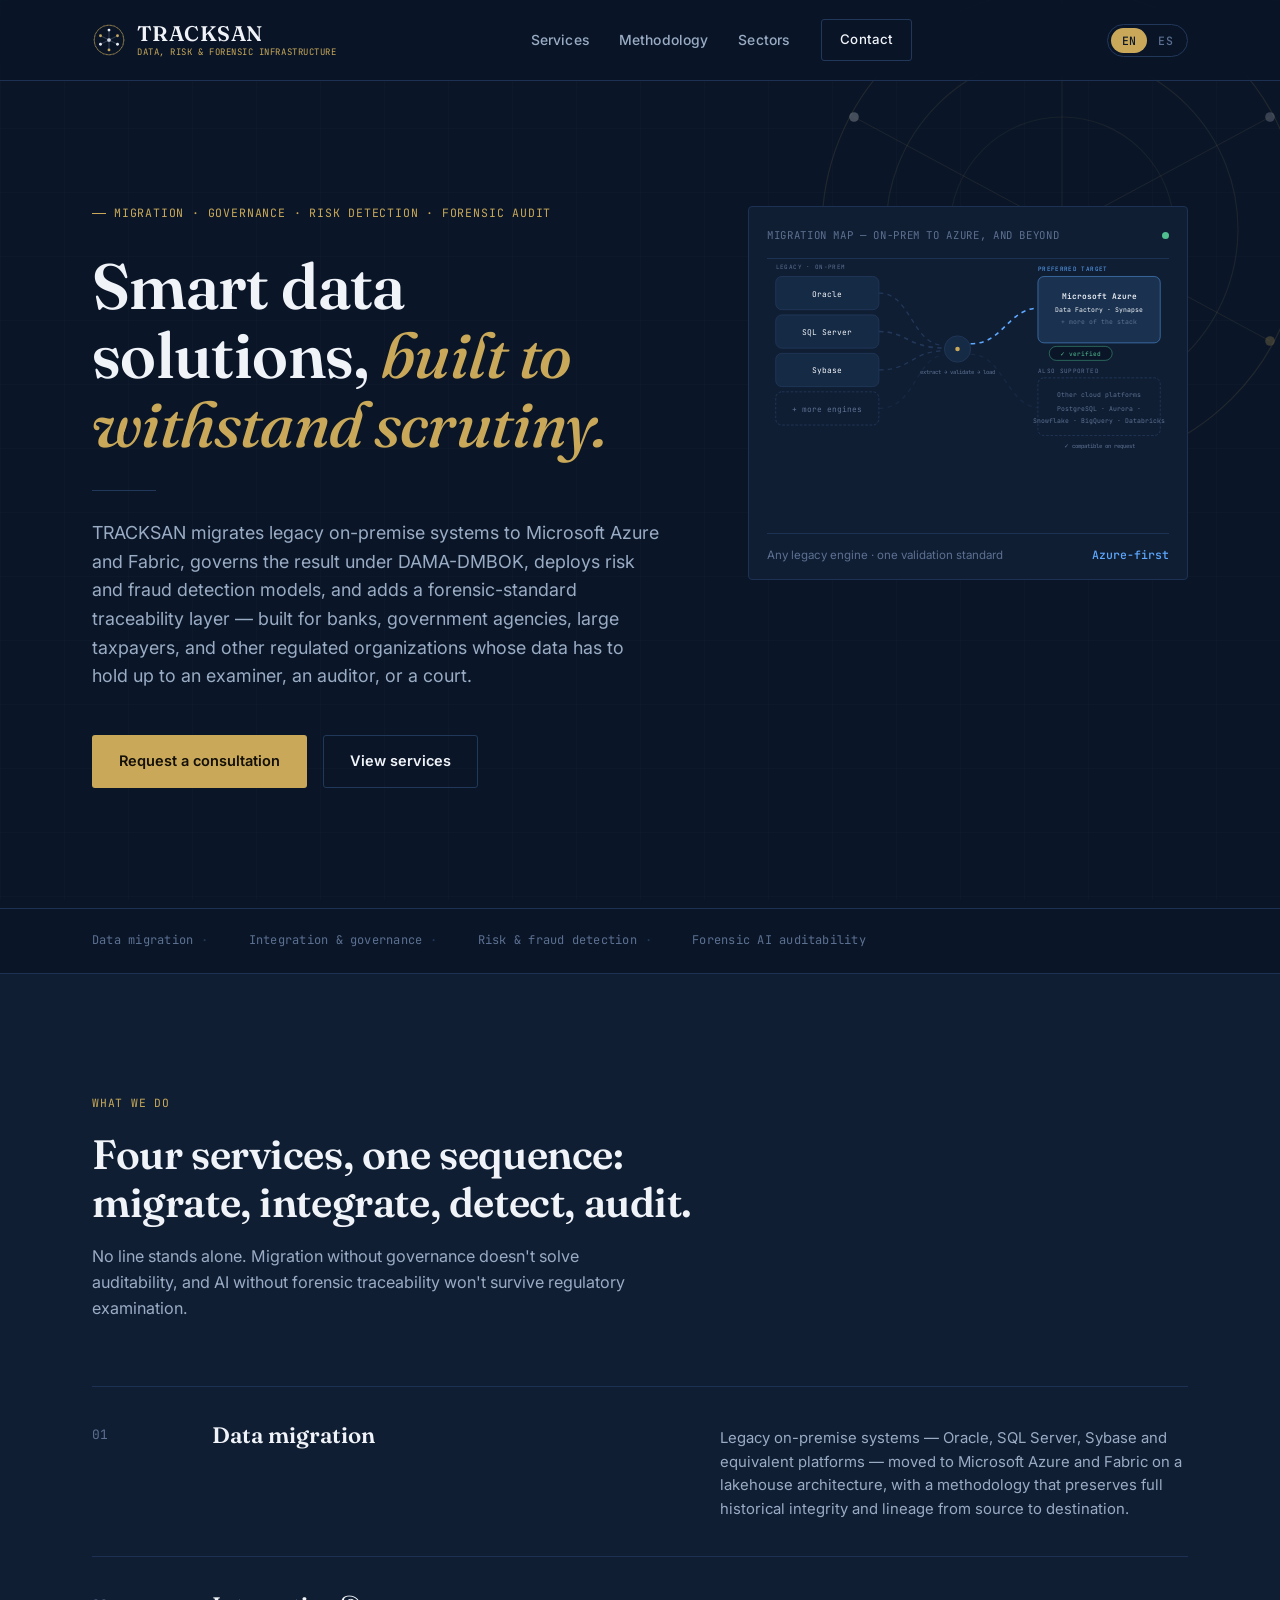
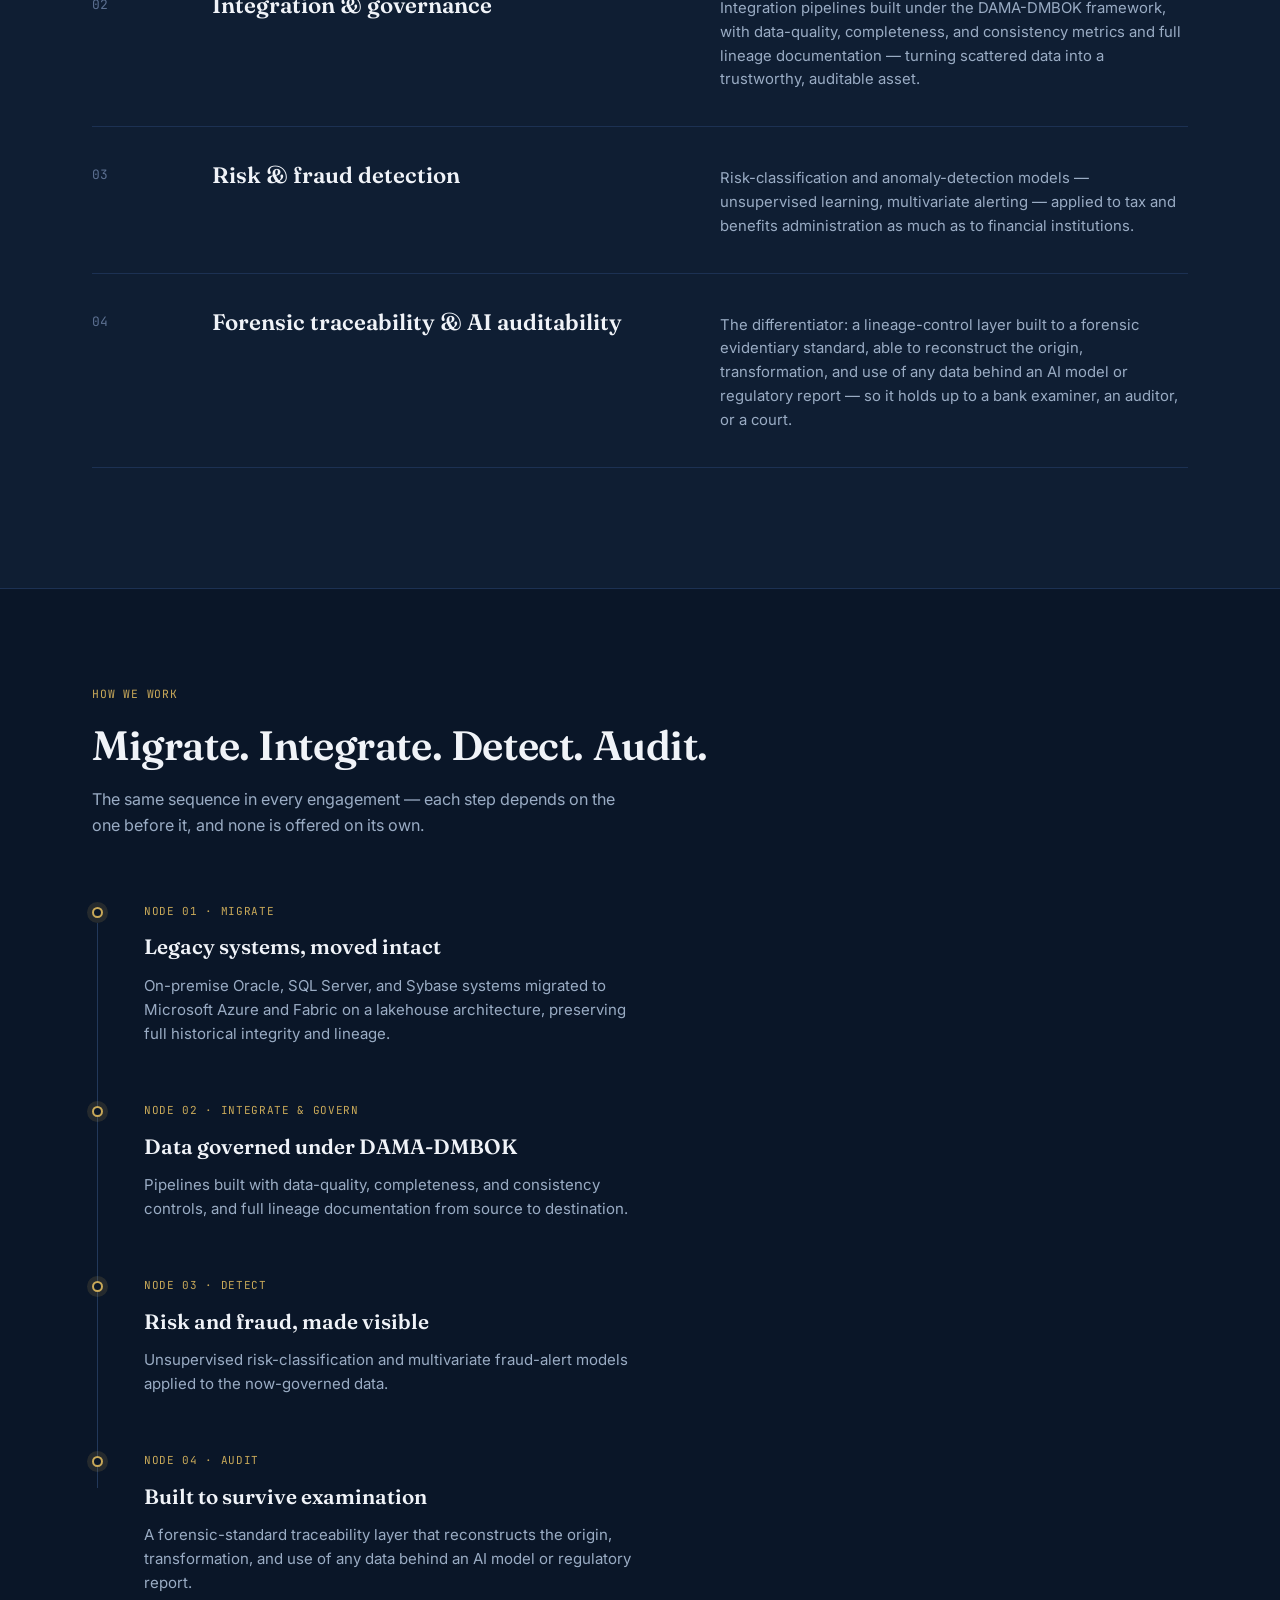
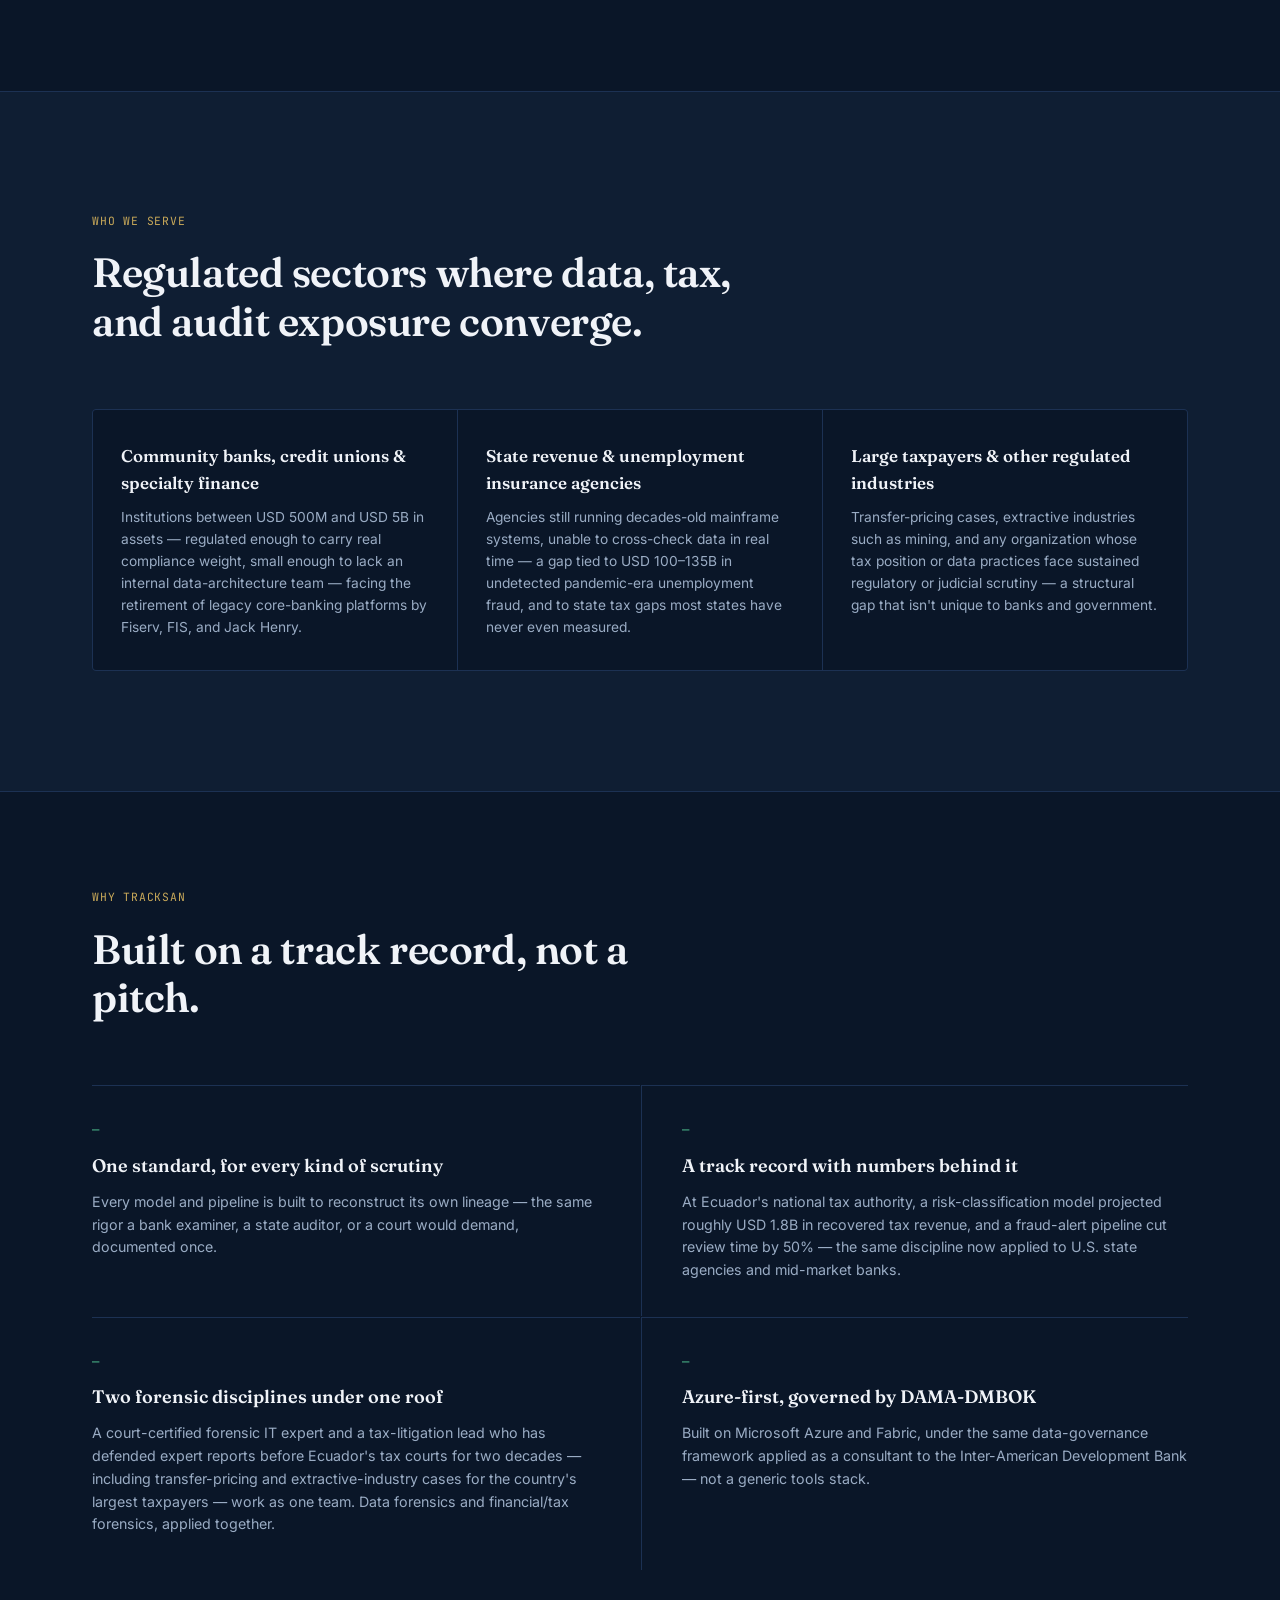
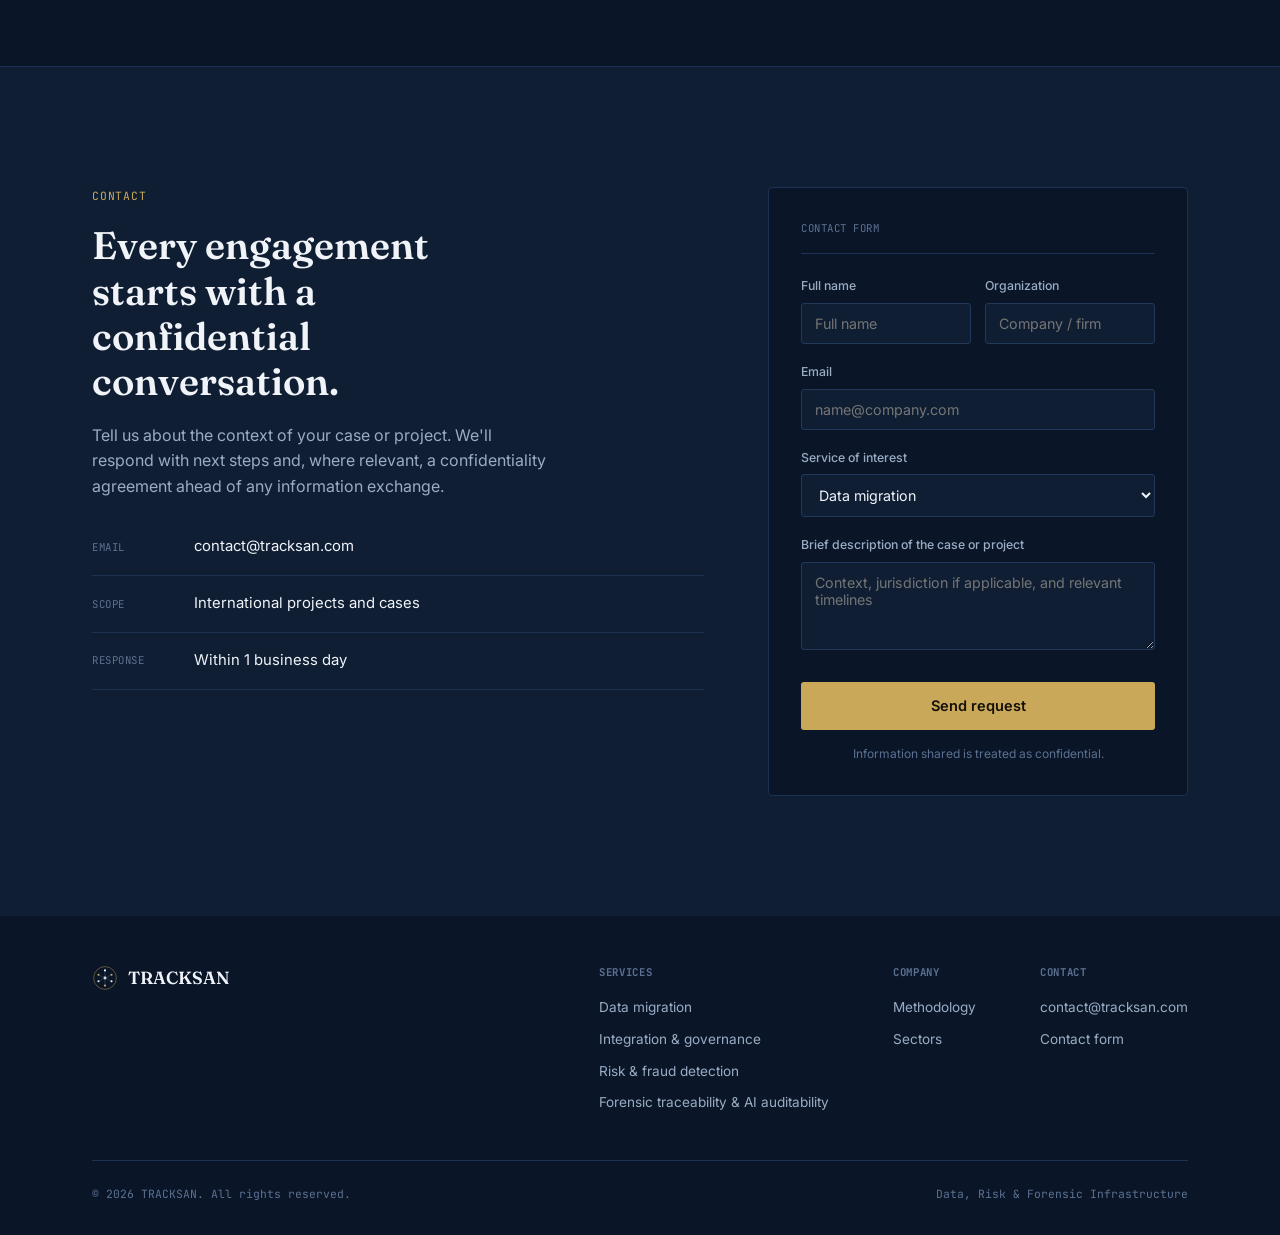
==== index.html @ 52480b2c "first version" ====
<!DOCTYPE html>
<html lang="en" id="htmlRoot">
<head>
<meta charset="UTF-8">
<meta name="viewport" content="width=device-width, initial-scale=1.0">
<title>TRACKSAN — Auditable Data Infrastructure for Banks &amp; Government</title>
<meta name="description" content="TRACKSAN migrates legacy data to Microsoft Azure and Fabric, governs it under DAMA-DMBOK, deploys risk and fraud detection, and adds forensic-grade traceability for community banks, credit unions, and state government agencies.">

<link rel="preconnect" href="https://fonts.googleapis.com">
<link rel="preconnect" href="https://fonts.gstatic.com" crossorigin>
<link href="https://fonts.googleapis.com/css2?family=Fraunces:opsz,wght@9..144,400;9..144,500;9..144,600;9..144,700&family=Inter:wght@400;500;600;700&family=JetBrains+Mono:wght@400;500&display=swap" rel="stylesheet">
<link rel="stylesheet" href="assets/css/styles.css">
</head>
<body>

<!-- ============ TOPBAR ============ -->
<header class="top">
  <div class="wrap top-inner">
    <a href="#top" class="logo">
      <svg class="logo-mark" viewBox="0 0 48 48" fill="none">
        <circle cx="24" cy="24" r="21" stroke="#C9A959" stroke-width="1.4" opacity="0.55"/>
        <circle cx="24" cy="24" r="21" stroke="#C9A959" stroke-width="1.4" opacity="0.35" stroke-dasharray="2 3"/>
        <circle cx="24" cy="10" r="2" fill="#F0F3F8"/>
        <circle cx="36" cy="18" r="2" fill="#C9A959"/>
        <circle cx="36" cy="30" r="2" fill="#F0F3F8"/>
        <circle cx="24" cy="38" r="2" fill="#C9A959"/>
        <circle cx="12" cy="30" r="2" fill="#F0F3F8"/>
        <circle cx="12" cy="18" r="2" fill="#C9A959"/>
        <circle cx="24" cy="24" r="2.6" fill="#F0F3F8"/>
        <path d="M24 24L24 10M24 24L36 18M24 24L36 30M24 24L24 38M24 24L12 30M24 24L12 18" stroke="#9AACC4" stroke-width="0.8" opacity="0.5"/>
      </svg>
      <span class="logo-text">TRACKSAN<span class="tagline">Data, Risk &amp; Forensic Infrastructure</span></span>
    </a>

    <nav class="main-nav" id="mainNav">
      <div class="nav-links">
        <a href="#practice" data-i18n="nav.services">Services</a>
        <a href="#method" data-i18n="nav.method">Methodology</a>
        <a href="#sectors" data-i18n="nav.sectors">Sectors</a>
      </div>
      <div class="nav-right">
        <a href="#contact" class="btn-nav-contact" data-i18n="nav.contact">Contact</a>
      </div>
    </nav>

    <div style="display:flex; align-items:center; gap:14px;">
      <div class="lang-toggle" role="group" aria-label="Language">
        <button type="button" id="langEN" class="active" onclick="setLang('en')">EN</button>
        <button type="button" id="langES" onclick="setLang('es')">ES</button>
      </div>
      <button class="nav-toggle" id="navToggle" aria-label="Open menu">
        <svg width="22" height="22" viewBox="0 0 24 24" fill="none" stroke="currentColor" stroke-width="1.8"><line x1="3" y1="6" x2="21" y2="6"/><line x1="3" y1="12" x2="21" y2="12"/><line x1="3" y1="18" x2="21" y2="18"/></svg>
      </button>
    </div>
  </div>
</header>

<!-- ============ HERO ============ -->
<div id="top"></div>
<section class="hero">
  <svg class="hero-mesh" viewBox="0 0 400 400" fill="none">
    <circle cx="200" cy="200" r="150" stroke="#C9A959" stroke-width="0.7" opacity="0.25"/>
    <circle cx="200" cy="200" r="110" stroke="#C9A959" stroke-width="0.7" opacity="0.2"/>
    <circle cx="200" cy="200" r="70" stroke="#C9A959" stroke-width="0.7" opacity="0.15"/>
    <circle cx="200" cy="50" r="3" fill="#C9A959" opacity="0.6"/>
    <circle cx="330" cy="130" r="3" fill="#F0F3F8" opacity="0.4"/>
    <circle cx="330" cy="270" r="3" fill="#C9A959" opacity="0.5"/>
    <circle cx="200" cy="350" r="3" fill="#F0F3F8" opacity="0.3"/>
    <circle cx="70" cy="270" r="3" fill="#C9A959" opacity="0.4"/>
    <circle cx="70" cy="130" r="3" fill="#F0F3F8" opacity="0.5"/>
    <path d="M200 200L200 50M200 200L330 130M200 200L330 270M200 200L200 350M200 200L70 270M200 200L70 130" stroke="#C9A959" stroke-width="0.5" opacity="0.25"/>
  </svg>

  <div class="wrap">
    <div>
      <span class="eyebrow" data-i18n="hero.eyebrow">Migration · Governance · Risk Detection · Forensic Audit</span>
      <h1 class="hero-title" data-i18n="hero.title">Smart data solutions, <em>built to withstand scrutiny.</em></h1>
      <div class="hero-rule"></div>
      <p class="hero-lede" data-i18n="hero.lede">TRACKSAN migrates legacy on-premise systems to Microsoft Azure and Fabric, governs the result under DAMA-DMBOK, deploys risk and fraud detection models, and adds a forensic-standard traceability layer — built for banks, government agencies, large taxpayers, and other regulated organizations whose data has to hold up to an examiner, an auditor, or a court.</p>
      <div class="hero-cta-row">
        <a href="#contact" class="btn btn-primary" data-i18n="hero.cta1">Request a consultation</a>
        <a href="#practice" class="btn btn-ghost" data-i18n="hero.cta2">View services</a>
      </div>
    </div>

    <div class="hero-panel hero-panel--map reveal" id="migrationMap">
      <div class="hero-panel-head">
        <span class="tag" data-i18n="map.title">Migration map — on-prem to Azure, and beyond</span>
        <span class="dot pulse" id="mapDot"></span>
      </div>
      <div class="map-wrap">
        <svg viewBox="0 0 460 300" role="img" aria-label="Diagram: legacy on-premise systems such as Oracle, SQL Server and Sybase migrating primarily to Microsoft Azure, and optionally to other cloud platforms">
          <text x="10" y="12" class="map-group-tag" data-i18n="map.legacyTag">LEGACY · ON-PREM</text>

          <rect x="10" y="20" width="118" height="38" rx="7" fill="var(--surface-2)" stroke="var(--border-strong)"/>
          <text x="69" y="43" text-anchor="middle" class="map-node-title">Oracle</text>

          <rect x="10" y="64" width="118" height="38" rx="7" fill="var(--surface-2)" stroke="var(--border-strong)"/>
          <text x="69" y="87" text-anchor="middle" class="map-node-title">SQL Server</text>

          <rect x="10" y="108" width="118" height="38" rx="7" fill="var(--surface-2)" stroke="var(--border-strong)"/>
          <text x="69" y="131" text-anchor="middle" class="map-node-title">Sybase</text>

          <rect x="10" y="152" width="118" height="38" rx="7" fill="none" stroke="var(--border-strong)" stroke-dasharray="3 2"/>
          <text x="69" y="175" text-anchor="middle" class="map-node-title muted" data-i18n="map.moreChip">+ more engines</text>

          <path class="map-flow" d="M128,39 C165,39 165,97 202,99" stroke="var(--border-strong)"/>
          <path class="map-flow mid" d="M128,83 C160,83 160,101 202,102" stroke="var(--border-strong)"/>
          <path class="map-flow" d="M128,127 C165,127 165,106 202,105" stroke="var(--border-strong)"/>
          <path class="map-flow faint" d="M128,171 C170,171 170,112 202,110" stroke="var(--border-strong)"/>

          <circle cx="218" cy="103" r="15" fill="var(--surface-2)" stroke="var(--border-strong)"/>
          <circle cx="218" cy="103" r="2.6" fill="var(--gold)"/>
          <text x="218" y="132" text-anchor="middle" class="map-hub-caption" data-i18n="map.hubCaption">extract → validate → load</text>

          <path class="map-flow mid" d="M233,97 C270,97 275,58 310,56" stroke="var(--azure)"/>
          <path class="map-flow faint" d="M233,109 C270,109 275,168 310,170" stroke="var(--border-strong)"/>

          <text x="310" y="14" class="map-lane-tag" style="fill:var(--azure)" data-i18n="map.azureTag">PREFERRED TARGET</text>
          <rect x="310" y="20" width="140" height="76" rx="7" fill="var(--azure-soft)" stroke="var(--azure)" stroke-opacity="0.55"/>
          <text x="380" y="46" text-anchor="middle" class="map-node-title" style="font-weight:600">Microsoft Azure</text>
          <text x="380" y="61" text-anchor="middle" class="map-node-title small">Data Factory · Synapse</text>
          <text x="380" y="74" text-anchor="middle" class="map-node-title small muted" data-i18n="map.azureMore">+ more of the stack</text>

          <text x="310" y="130" class="map-lane-tag map-node-title muted" data-i18n="map.otherTag">ALSO SUPPORTED</text>
          <rect x="310" y="136" width="140" height="66" rx="7" fill="none" stroke="var(--border-strong)" stroke-dasharray="3 2"/>
          <text x="380" y="158" text-anchor="middle" class="map-node-title small muted" data-i18n="map.otherTitle">Other cloud platforms</text>
          <text x="380" y="174" text-anchor="middle" class="map-node-title small muted">PostgreSQL · Aurora ·</text>
          <text x="380" y="188" text-anchor="middle" class="map-node-title small muted">Snowflake · BigQuery · Databricks</text>

          <g class="map-badge" data-badge>
            <rect x="323" y="100" width="72" height="16" rx="8" fill="var(--bg)" stroke="var(--signal)" stroke-opacity="0.5"/>
            <text x="359" y="111" text-anchor="middle" style="font-family:var(--font-mono); font-size:7px; fill:var(--signal)" data-i18n="map.verified">✓ verified</text>
          </g>
          <g class="map-badge" data-badge>
            <text x="380" y="216" text-anchor="middle" style="font-family:var(--font-mono); font-size:6.5px; fill:var(--text-faint)" data-i18n="map.compatible">✓ compatible on request</text>
          </g>
        </svg>
      </div>
      <div class="map-foot">
        <span data-i18n="map.foot1">Any legacy engine · one validation standard</span>
        <span class="accent" data-i18n="map.foot2">Azure-first</span>
      </div>
    </div>
  </div>
</section>

<div class="trust-strip">
  <div class="wrap">
    <span class="item" data-i18n="trust.migration">Data migration <span class="dash">·</span></span>
    <span class="item" data-i18n="trust.governance">Integration &amp; governance <span class="dash">·</span></span>
    <span class="item" data-i18n="trust.risk">Risk &amp; fraud detection <span class="dash">·</span></span>
    <span class="item" data-i18n="trust.forensic">Forensic AI auditability</span>
  </div>
</div>

<!-- ============ PRACTICE / SERVICES ============ -->
<section id="practice">
  <div class="wrap">
    <div class="section-head reveal">
      <span class="kicker" data-i18n="practice.kicker">What we do</span>
      <h2 class="section-title" data-i18n="practice.sectiontitle">Four services, one sequence: migrate, integrate, detect, audit.</h2>
      <p class="section-sub" data-i18n="practice.sectionsub">No line stands alone. Migration without governance doesn't solve auditability, and AI without forensic traceability won't survive regulatory examination.</p>
    </div>

    <div class="service-list">
      <div class="service-row reveal">
        <span class="service-num">01</span>
        <div class="service-name" data-i18n="svc.migration.name">Data migration</div>
        <div class="service-desc" data-i18n="svc.migration.desc">Legacy on-premise systems — Oracle, SQL Server, Sybase and equivalent platforms — moved to Microsoft Azure and Fabric on a lakehouse architecture, with a methodology that preserves full historical integrity and lineage from source to destination.</div>
      </div>
      <div class="service-row reveal">
        <span class="service-num">02</span>
        <div class="service-name" data-i18n="svc.governance.name">Integration &amp; governance</div>
        <div class="service-desc" data-i18n="svc.governance.desc">Integration pipelines built under the DAMA-DMBOK framework, with data-quality, completeness and consistency metrics and full lineage documentation — turning scattered data into a trustworthy, auditable asset.</div>
      </div>
      <div class="service-row reveal">
        <span class="service-num">03</span>
        <div class="service-name" data-i18n="svc.risk.name">Risk &amp; fraud detection</div>
        <div class="service-desc" data-i18n="svc.risk.desc">Risk-classification and anomaly-detection models — unsupervised learning, multivariate alerting — applied to tax and benefits administration as much as to financial institutions.</div>
      </div>
      <div class="service-row reveal">
        <span class="service-num">04</span>
        <div class="service-name" data-i18n="svc.forensic.name">Forensic traceability &amp; AI auditability</div>
        <div class="service-desc" data-i18n="svc.forensic.desc">The differentiator: a lineage-control layer built to a forensic evidentiary standard, able to reconstruct the origin, transformation, and use of any data behind an AI model or regulatory report — so it holds up to a bank examiner, an auditor, or a court.</div>
      </div>
    </div>
  </div>
</section>

<!-- ============ METHOD ============ -->
<section id="method" class="tight">
  <div class="wrap">
    <div class="section-head reveal">
      <span class="kicker" data-i18n="method.kicker">How we work</span>
      <h2 class="section-title" data-i18n="method.title">Migrate. Integrate. Detect. Audit.</h2>
      <p class="section-sub" data-i18n="method.sub">The same sequence in every engagement — each step depends on the one before it, and none is offered on its own.</p>
    </div>

    <div class="method-spine-wrap">
      <div class="method-step reveal">
        <span class="node-dot"></span><span class="method-connector"></span>
        <span class="m-label" data-i18n="method.n1">Node 01 · Migrate</span>
        <h3 data-i18n="method.t1">Legacy systems, moved intact</h3>
        <p data-i18n="method.p1">On-premise Oracle, SQL Server, and Sybase systems migrated to Microsoft Azure and Fabric on a lakehouse architecture, preserving full historical integrity and lineage.</p>
      </div>
      <div class="method-step reveal">
        <span class="node-dot"></span><span class="method-connector"></span>
        <span class="m-label" data-i18n="method.n2">Node 02 · Integrate &amp; Govern</span>
        <h3 data-i18n="method.t2">Data governed under DAMA-DMBOK</h3>
        <p data-i18n="method.p2">Pipelines built with data-quality, completeness, and consistency controls, and full lineage documentation from source to destination.</p>
      </div>
      <div class="method-step reveal">
        <span class="node-dot"></span><span class="method-connector"></span>
        <span class="m-label" data-i18n="method.n3">Node 03 · Detect</span>
        <h3 data-i18n="method.t3">Risk and fraud, made visible</h3>
        <p data-i18n="method.p3">Unsupervised risk-classification and multivariate fraud-alert models applied to the now-governed data.</p>
      </div>
      <div class="method-step reveal">
        <span class="node-dot"></span>
        <span class="m-label" data-i18n="method.n4">Node 04 · Audit</span>
        <h3 data-i18n="method.t4">Built to survive examination</h3>
        <p data-i18n="method.p4">A forensic-standard traceability layer that reconstructs the origin, transformation, and use of any data behind an AI model or regulatory report.</p>
      </div>
    </div>
  </div>
</section>

<!-- ============ SECTORS ============ -->
<section id="sectors">
  <div class="wrap">
    <div class="section-head reveal">
      <span class="kicker" data-i18n="sectors.kicker">Who we serve</span>
      <h2 class="section-title" data-i18n="sectors.title">Regulated sectors where data, tax, and audit exposure converge.</h2>
    </div>

    <div class="sector-grid reveal">
      <div class="sector-cell">
        <h4 data-i18n="sec1.h">Community banks, credit unions &amp; specialty finance</h4>
        <p data-i18n="sec1.p">Institutions between USD 500M and USD 5B in assets — regulated enough to carry real compliance weight, small enough to lack an internal data-architecture team — facing the retirement of legacy core-banking platforms by Fiserv, FIS, and Jack Henry.</p>
      </div>
      <div class="sector-cell">
        <h4 data-i18n="sec2.h">State revenue &amp; unemployment insurance agencies</h4>
        <p data-i18n="sec2.p">Agencies still running decades-old mainframe systems, unable to cross-check data in real time — a gap tied to USD 100–135B in undetected pandemic-era unemployment fraud, and to state tax gaps most states have never even measured.</p>
      </div>
      <div class="sector-cell">
        <h4 data-i18n="sec3.h">Large taxpayers &amp; other regulated industries</h4>
        <p data-i18n="sec3.p">Transfer-pricing cases, extractive industries such as mining, and any organization whose tax position or data practices face sustained regulatory or judicial scrutiny — a structural gap that isn't unique to banks and government.</p>
      </div>
    </div>
  </div>
</section>

<!-- ============ WHY ============ -->
<section class="tight">
  <div class="wrap">
    <div class="section-head reveal">
      <span class="kicker" data-i18n="why.kicker">Why TRACKSAN</span>
      <h2 class="section-title" data-i18n="why.title">Built on a track record, not a pitch.</h2>
    </div>

    <div class="why-grid">
      <div class="why-item reveal">
        <span class="why-mark">—</span>
        <h4 data-i18n="why1.h">One standard, for every kind of scrutiny</h4>
        <p data-i18n="why1.p">Every model and pipeline is built to reconstruct its own lineage — the same rigor a bank examiner, a state auditor, or a court would demand, documented once.</p>
      </div>
      <div class="why-item reveal">
        <span class="why-mark">—</span>
        <h4 data-i18n="why2.h">A track record with numbers behind it</h4>
        <p data-i18n="why2.p">At Ecuador's national tax authority, a risk-classification model projected roughly USD 1.8B in recovered tax revenue, and a fraud-alert pipeline cut review time by 50% — the same discipline now applied to U.S. state agencies and mid-market banks.</p>
      </div>
      <div class="why-item reveal">
        <span class="why-mark">—</span>
        <h4 data-i18n="why3.h">Two forensic disciplines under one roof</h4>
        <p data-i18n="why3.p">A court-certified forensic IT expert and a tax-litigation lead who has defended expert reports before Ecuador's tax courts for two decades — including transfer-pricing and extractive-industry cases for the country's largest taxpayers — work as one team. Data forensics and financial/tax forensics, applied together.</p>
      </div>
      <div class="why-item reveal">
        <span class="why-mark">—</span>
        <h4 data-i18n="why4.h">Azure-first, governed by DAMA-DMBOK</h4>
        <p data-i18n="why4.p">Built on Microsoft Azure and Fabric, under the same data-governance framework applied as a consultant to the Inter-American Development Bank — not a generic tools stack.</p>
      </div>
    </div>
  </div>
</section>

<!-- ============ CONTACT ============ -->
<section id="contact">
  <div class="wrap contact-grid">
    <div class="contact-copy reveal">
      <span class="kicker" data-i18n="contact.kicker">Contact</span>
      <h2 data-i18n="contact.title">Every engagement starts with a confidential conversation.</h2>
      <p data-i18n="contact.body">Tell us about the context of your case or project. We'll respond with next steps and, where relevant, a confidentiality agreement ahead of any information exchange.</p>

      <div class="contact-methods">
        <div class="contact-method"><span class="lbl" data-i18n="contact.email">Email</span> contact@tracksan.com</div>
        <div class="contact-method"><span class="lbl" data-i18n="contact.scope">Scope</span> <span data-i18n="contact.scopeval">International projects and cases</span></div>
        <div class="contact-method"><span class="lbl" data-i18n="contact.response">Response</span> <span data-i18n="contact.responseval">Within 1 business day</span></div>
      </div>
    </div>

    <form class="case-form" onsubmit="return false;">
      <span class="form-tag" data-i18n="form.tag">Contact form</span>

      <div class="field-row">
        <div class="field">
          <label for="fname" data-i18n="form.name">Full name</label>
          <input type="text" id="fname" name="fname" data-i18n-ph="form.name.ph" placeholder="Full name" required>
        </div>
        <div class="field">
          <label for="forg" data-i18n="form.org">Organization</label>
          <input type="text" id="forg" name="forg" data-i18n-ph="form.org.ph" placeholder="Company / firm">
        </div>
      </div>

      <div class="field">
        <label for="femail" data-i18n="form.email">Email</label>
        <input type="email" id="femail" name="femail" data-i18n-ph="form.email.ph" placeholder="name@company.com" required>
      </div>

      <div class="field">
        <label for="fservice" data-i18n="form.service">Service of interest</label>
        <select id="fservice" name="fservice">
          <option data-i18n="form.opt1">Data migration</option>
          <option data-i18n="form.opt2">Integration &amp; governance</option>
          <option data-i18n="form.opt3">Risk &amp; fraud detection</option>
          <option data-i18n="form.opt4">Forensic traceability &amp; AI auditability</option>
          <option data-i18n="form.opt6">Other / not sure</option>
        </select>
      </div>

      <div class="field">
        <label for="fmsg" data-i18n="form.msg">Brief description of the case or project</label>
        <textarea id="fmsg" name="fmsg" data-i18n-ph="form.msg.ph" placeholder="Context, jurisdiction if applicable, and relevant timelines"></textarea>
      </div>

      <button type="submit" class="btn btn-primary" data-i18n="form.submit">Send request</button>
      <p class="form-note" data-i18n="form.note">Information shared is treated as confidential.</p>
    </form>
  </div>
</section>

<!-- ============ FOOTER ============ -->
<footer>
  <div class="wrap">
    <div class="footer-top">
      <a href="#top" class="footer-logo">
        <svg class="logo-mark" viewBox="0 0 48 48" fill="none">
          <circle cx="24" cy="24" r="21" stroke="#C9A959" stroke-width="1.4" opacity="0.55"/>
          <circle cx="24" cy="10" r="2" fill="#F0F3F8"/>
          <circle cx="36" cy="18" r="2" fill="#C9A959"/>
          <circle cx="36" cy="30" r="2" fill="#F0F3F8"/>
          <circle cx="24" cy="38" r="2" fill="#C9A959"/>
          <circle cx="12" cy="30" r="2" fill="#F0F3F8"/>
          <circle cx="12" cy="18" r="2" fill="#C9A959"/>
          <circle cx="24" cy="24" r="2.6" fill="#F0F3F8"/>
          <path d="M24 24L24 10M24 24L36 18M24 24L36 30M24 24L24 38M24 24L12 30M24 24L12 18" stroke="#9AACC4" stroke-width="0.8" opacity="0.5"/>
        </svg>
        <span class="footer-logo-text">TRACKSAN</span>
      </a>
      <div class="footer-cols">
        <div class="footer-col">
          <h5 data-i18n="foot.services">Services</h5>
          <a href="#practice" data-i18n="foot.s1">Data migration</a>
          <a href="#practice" data-i18n="foot.s2">Integration &amp; governance</a>
          <a href="#practice" data-i18n="foot.s3">Risk &amp; fraud detection</a>
          <a href="#practice" data-i18n="foot.s4">Forensic traceability &amp; AI auditability</a>
        </div>
        <div class="footer-col">
          <h5 data-i18n="foot.company">Company</h5>
          <a href="#method" data-i18n="foot.c1">Methodology</a>
          <a href="#sectors" data-i18n="foot.c2">Sectors</a>
        </div>
        <div class="footer-col">
          <h5 data-i18n="foot.contact">Contact</h5>
          <span>contact@tracksan.com</span>
          <a href="#contact" data-i18n="foot.form">Contact form</a>
        </div>
      </div>
    </div>
    <div class="footer-bottom">
      <span data-i18n="foot.rights">© 2026 TRACKSAN. All rights reserved.</span>
      <span data-i18n="foot.tag">Data, Risk &amp; Forensic Infrastructure</span>
    </div>
  </div>
</footer>

<script src="assets/js/main.js"></script>

</body>
</html>
---- assets/css/styles.css ----
:root{
    --bg:            #0A1628;
    --surface:       #0F1E33;
    --surface-2:     #152A45;
    --border:        #1C3153;
    --border-strong: #22385A;

    --text:          #F0F3F8;
    --text-dim:      #9AACC4;
    --text-faint:    #5C7091;

    --gold:          #C9A959;
    --gold-dim:      #9C8244;
    --gold-glow:     rgba(201, 169, 89, 0.14);

    --signal:        #4FBF8F;
    --signal-glow:   rgba(79, 191, 143, 0.14);

    --azure:         #5EA8FF;
    --azure-soft:    rgba(94, 168, 255, 0.14);

    --font-display: 'Fraunces', Georgia, serif;
    --font-body:    'Inter', -apple-system, sans-serif;
    --font-mono:    'JetBrains Mono', 'Courier New', monospace;

    --max: 1160px;
  }

  *{ margin:0; padding:0; box-sizing:border-box; }
  html{ scroll-behavior:smooth; }

  body{
    background:var(--bg);
    color:var(--text);
    font-family:var(--font-body);
    font-size:16px;
    line-height:1.6;
    -webkit-font-smoothing:antialiased;
    overflow-x:hidden;
  }

  body::before{
    content:"";
    position:fixed; inset:0;
    background-image:
      linear-gradient(rgba(255,255,255,0.014) 1px, transparent 1px),
      linear-gradient(90deg, rgba(255,255,255,0.014) 1px, transparent 1px);
    background-size: 64px 64px;
    pointer-events:none;
    z-index:0;
  }

  a{ color:inherit; text-decoration:none; }
  img{ max-width:100%; display:block; }
  ul{ list-style:none; }
  .wrap{ max-width:var(--max); margin:0 auto; padding:0 32px; position:relative; }
  ::selection{ background:var(--gold); color:#0A1628; }
  :focus-visible{ outline:2px solid var(--gold); outline-offset:3px; border-radius:2px; }

  @media (prefers-reduced-motion: reduce){
    *{ animation-duration:0.001ms !important; animation-iteration-count:1 !important; transition-duration:0.001ms !important; scroll-behavior:auto !important; }
  }

  [data-i18n], [data-i18n-ph]{ transition:opacity 0.15s ease; }
  .lang-fade{ opacity:0; }

  /* ===================== TOPBAR ===================== */
  header.top{
    position:fixed; top:0; left:0; right:0; z-index:100;
    background:rgba(10,22,40,0.86);
    backdrop-filter:blur(10px);
    border-bottom:1px solid var(--border);
  }
  .top-inner{ display:flex; align-items:center; justify-content:space-between; height:80px; gap:24px; }

  .logo{ display:flex; align-items:center; gap:11px; flex-shrink:0; }
  .logo-mark{ width:34px; height:34px; flex-shrink:0; }
  .logo-text{
    font-family:var(--font-display);
    font-size:1.32rem; font-weight:600; letter-spacing:0.02em;
    line-height:1;
  }
  .logo-text .tagline{
    display:block;
    font-family:var(--font-mono);
    font-size:0.56rem;
    letter-spacing:0.06em;
    color:var(--gold);
    font-weight:400;
    margin-top:3px;
    text-transform:uppercase;
  }

  nav.main-nav{ display:flex; align-items:center; gap:32px; }
  nav.main-nav a{
    font-size:0.87rem; color:var(--text-dim); font-weight:500;
    letter-spacing:0.01em; transition:color 0.2s ease;
  }
  nav.main-nav a:hover{ color:var(--text); }
  .nav-links{ display:flex; gap:30px; }
  .nav-right{ display:flex; align-items:center; gap:18px; }

  .btn-nav-contact{
    padding:9px 18px;
    border:1px solid var(--border-strong);
    border-radius:3px;
    font-size:0.83rem !important;
    color:var(--text) !important;
    transition:all 0.2s ease;
    white-space:nowrap;
  }
  .btn-nav-contact:hover{ border-color:var(--gold); background:var(--gold-glow); color:var(--gold) !important; }

  .lang-toggle{
    display:flex; align-items:center;
    border:1px solid var(--border-strong);
    border-radius:20px;
    padding:3px;
    font-family:var(--font-mono);
    font-size:0.72rem;
    flex-shrink:0;
  }
  .lang-toggle button{
    background:none; border:none; cursor:pointer;
    padding:5px 11px; border-radius:16px;
    color:var(--text-faint);
    font-family:var(--font-mono); font-size:0.72rem; font-weight:500;
    letter-spacing:0.03em;
    transition:all 0.2s ease;
  }
  .lang-toggle button.active{
    background:var(--gold); color:#0A1628;
  }

  .nav-toggle{ display:none; background:none; border:none; color:var(--text); cursor:pointer; padding:8px; }

  /* ===================== HERO ===================== */
  .hero{ position:relative; padding:196px 0 120px; border-bottom:1px solid var(--border); overflow:hidden; }

  .hero-mesh{
    position:absolute; top:-10%; right:-8%; width:640px; height:640px;
    opacity:0.5; pointer-events:none; z-index:0;
  }

  .hero .wrap{ display:grid; grid-template-columns:1fr 440px; gap:56px; align-items:start; position:relative; z-index:1; }

  .eyebrow{
    display:inline-flex; align-items:center; gap:8px;
    font-family:var(--font-mono);
    font-size:0.72rem; letter-spacing:0.07em; text-transform:uppercase;
    color:var(--gold); margin-bottom:28px;
  }
  .eyebrow::before{ content:""; width:14px; height:1px; background:var(--gold); }

  h1.hero-title{
    font-family:var(--font-display);
    font-size:clamp(2.5rem, 5vw, 4.2rem);
    font-weight:600; line-height:1.08; letter-spacing:-0.01em;
    color:var(--text); max-width:16ch;
  }
  h1.hero-title em{ font-style:italic; color:var(--gold); font-weight:500; }

  .hero-rule{ width:64px; height:1px; background:var(--border-strong); margin:32px 0 28px; }
  .hero-lede{ font-size:1.12rem; color:var(--text-dim); max-width:52ch; font-weight:400; }
  .hero-cta-row{ display:flex; gap:16px; margin-top:44px; flex-wrap:wrap; }

  .btn{
    display:inline-flex; align-items:center; gap:9px;
    padding:14px 26px; font-size:0.91rem; font-weight:600;
    border-radius:3px; cursor:pointer; transition:all 0.22s ease;
    border:1px solid transparent; font-family:var(--font-body);
  }
  .btn-primary{ background:var(--gold); color:#141008; }
  .btn-primary:hover{ background:#DAB96A; transform:translateY(-1px); box-shadow:0 8px 24px -8px var(--gold-glow); }
  .btn-ghost{ border-color:var(--border-strong); color:var(--text); }
  .btn-ghost:hover{ border-color:var(--text-dim); }

  .hero-panel{
    background:var(--surface); border:1px solid var(--border); border-radius:4px;
    padding:26px; margin-top:10px;
  }
  .hero-panel-head{
    display:flex; justify-content:space-between; align-items:center;
    padding-bottom:16px; margin-bottom:16px; border-bottom:1px solid var(--border);
  }
  .hero-panel-head span.tag{
    font-family:var(--font-mono); font-size:0.67rem;
    color:var(--text-faint); letter-spacing:0.06em; text-transform:uppercase;
  }
  .hero-panel-head span.dot{ width:7px; height:7px; border-radius:50%; background:var(--signal); }
  .hero-panel-row{
    display:flex; justify-content:space-between; padding:11px 0;
    border-bottom:1px solid rgba(255,255,255,0.03); font-size:0.85rem;
  }
  .hero-panel-row:last-child{ border-bottom:none; }
  .hero-panel-row .k{ color:var(--text-faint); }
  .hero-panel-row .v{ color:var(--text); font-family:var(--font-mono); font-size:0.81rem; }
  .hero-panel-row .v.ok{ color:var(--signal); }

  /* ---- Migration map (hero panel variant) ---- */
  .hero-panel--map{ padding:20px 18px 14px; }
  .hero-panel--map .hero-panel-head{ padding-bottom:14px; margin-bottom:0; }
  .hero-panel-head .dot.pulse{ background:var(--gold); animation:mapPulse 1.4s infinite; }
  @keyframes mapPulse{ 0%,100%{ opacity:1; } 50%{ opacity:.3; } }
  .map-wrap svg{ width:100%; height:auto; display:block; overflow:visible; }
  .map-node-title{ font-family:var(--font-mono); font-size:9px; fill:var(--text); }
  .map-node-title.small{ font-size:7.4px; }
  .map-node-title.muted{ fill:var(--text-faint); }
  .map-lane-tag{ font-family:var(--font-mono); font-size:6.8px; letter-spacing:.06em; }
  .map-group-tag{ font-family:var(--font-mono); font-size:6.8px; letter-spacing:.06em; fill:var(--text-faint); }
  .map-hub-caption{ font-family:var(--font-mono); font-size:6.4px; fill:var(--text-faint); }
  .map-flow{ fill:none; stroke-width:1.4; stroke-dasharray:5 5; animation:mapFlow 1.1s linear infinite; }
  .map-flow.mid{ stroke-width:1.8; }
  .map-flow.faint{ opacity:.4; animation-duration:2.6s; }
  @keyframes mapFlow{ to { stroke-dashoffset:-20; } }
  .map-badge{ opacity:0; transform:translateY(3px); transition:opacity .5s ease, transform .5s ease; }
  .map-badge.show{ opacity:1; transform:translateY(0); }
  .map-foot{
    display:flex; justify-content:space-between; gap:10px;
    padding-top:12px; margin-top:12px; border-top:1px solid var(--border);
    font-size:0.72rem; color:var(--text-faint);
  }
  .map-foot .accent{ font-family:var(--font-mono); color:var(--azure); font-weight:500; }
  @media (prefers-reduced-motion: reduce){ .map-flow{ animation:none; } }

  /* ===================== TRUST STRIP ===================== */
  .trust-strip{ border-bottom:1px solid var(--border); padding:22px 0; }
  .trust-strip .wrap{
    display:flex; align-items:center; gap:40px; flex-wrap:wrap;
    font-family:var(--font-mono); font-size:0.75rem; color:var(--text-faint); letter-spacing:0.02em;
  }
  .trust-strip .item{ display:flex; align-items:center; gap:8px; }
  .trust-strip .item .dash{ color:var(--border-strong); }

  /* ===================== SECTION SCAFFOLD ===================== */
  section{ position:relative; padding:120px 0; }
  section.tight{ padding:96px 0; }
  .section-head{ max-width:640px; margin-bottom:64px; }
  .kicker{
    font-family:var(--font-mono); font-size:0.71rem; letter-spacing:0.07em; text-transform:uppercase;
    color:var(--gold); display:block; margin-bottom:18px;
  }
  h2.section-title{
    font-family:var(--font-display);
    font-size:clamp(1.85rem, 3.2vw, 2.6rem);
    font-weight:600; line-height:1.18; letter-spacing:-0.01em;
  }
  .section-sub{ color:var(--text-dim); font-size:1.01rem; margin-top:18px; max-width:54ch; }

  /* ===================== PRACTICE / SERVICES ===================== */
  #practice{ border-bottom:1px solid var(--border); background:var(--surface); }

  .service-list{ display:flex; flex-direction:column; }
  .service-row{
    display:grid; grid-template-columns:80px 1fr 1fr; gap:40px;
    padding:34px 0; border-top:1px solid var(--border); position:relative;
  }
  .service-row:last-child{ border-bottom:1px solid var(--border); }
  .service-num{ font-family:var(--font-mono); font-size:0.81rem; color:var(--text-faint); padding-top:4px; }
  .service-name{ font-family:var(--font-display); font-size:1.4rem; font-weight:600; line-height:1.28; padding-right:20px; }
  .service-desc{ color:var(--text-dim); font-size:0.93rem; padding-top:6px; }

  @media(max-width:860px){
    .service-row{ grid-template-columns:1fr; gap:12px; }
    .service-num{ padding-top:0; }
  }

  /* ===================== METHOD ===================== */
  #method{ position:relative; }
  .method-spine-wrap{ position:relative; padding-left:52px; }
  .method-step{ position:relative; padding-bottom:56px; }
  .method-step:last-child{ padding-bottom:0; }
  .method-step .node-dot{
    position:absolute; left:-52px; top:4px; width:11px; height:11px; border-radius:50%;
    background:var(--bg); border:2px solid var(--gold);
    box-shadow:0 0 0 5px var(--gold-glow); z-index:2;
  }
  .method-connector{ position:absolute; left:-47px; top:20px; bottom:-36px; width:1px; background:var(--border-strong); }
  .method-step:last-child .method-connector{ display:none; }
  .method-step .m-label{
    font-family:var(--font-mono); font-size:0.69rem; color:var(--gold);
    text-transform:uppercase; letter-spacing:0.06em; margin-bottom:10px; display:block;
  }
  .method-step h3{ font-family:var(--font-display); font-size:1.3rem; font-weight:600; margin-bottom:10px; }
  .method-step p{ color:var(--text-dim); max-width:56ch; font-size:0.94rem; }

  /* ===================== SECTORS ===================== */
  #sectors{ background:var(--surface); border-top:1px solid var(--border); border-bottom:1px solid var(--border); }
  .sector-grid{
    display:grid; grid-template-columns:repeat(3, 1fr); gap:1px;
    background:var(--border); border:1px solid var(--border); border-radius:4px; overflow:hidden;
  }
  .sector-cell{ background:var(--bg); padding:32px 28px; transition:background 0.2s ease; }
  .sector-cell:hover{ background:var(--surface-2); }
  .sector-cell h4{ font-family:var(--font-display); font-size:1.06rem; font-weight:600; margin-bottom:10px; }
  .sector-cell p{ color:var(--text-dim); font-size:0.86rem; }
  @media(max-width:860px){ .sector-grid{ grid-template-columns:1fr; } }

  /* ===================== WHY ===================== */
  .why-grid{ display:grid; grid-template-columns:repeat(2, 1fr); gap:1px; }
  .why-item{ padding:34px 0; border-top:1px solid var(--border); }
  .why-item:nth-child(odd){ padding-right:40px; }
  .why-item:nth-child(even){ padding-left:40px; border-left:1px solid var(--border); }
  .why-item .why-mark{ font-family:var(--font-mono); color:var(--signal); font-size:0.77rem; display:block; margin-bottom:12px; }
  .why-item h4{ font-family:var(--font-display); font-size:1.13rem; font-weight:600; margin-bottom:10px; }
  .why-item p{ color:var(--text-dim); font-size:0.89rem; }
  @media(max-width:760px){
    .why-grid{ grid-template-columns:1fr; }
    .why-item:nth-child(even){ padding-left:0; border-left:none; }
    .why-item:nth-child(odd){ padding-right:0; }
  }

  /* ===================== CONTACT ===================== */
  #contact{ background:var(--surface); border-top:1px solid var(--border); }
  .contact-grid{ display:grid; grid-template-columns:1fr 420px; gap:64px; }
  .contact-copy h2{
    font-family:var(--font-display); font-size:clamp(1.85rem, 3vw, 2.4rem);
    font-weight:600; line-height:1.18; max-width:16ch;
  }
  .contact-copy p{ color:var(--text-dim); margin-top:18px; max-width:46ch; }
  .contact-methods{ margin-top:36px; display:flex; flex-direction:column; gap:16px; }
  .contact-method{
    display:flex; align-items:center; gap:12px; font-size:0.93rem; color:var(--text);
    padding-bottom:16px; border-bottom:1px solid var(--border);
  }
  .contact-method .lbl{
    font-family:var(--font-mono); font-size:0.67rem; color:var(--text-faint);
    text-transform:uppercase; letter-spacing:0.05em; width:90px; flex-shrink:0;
  }

  form.case-form{ background:var(--bg); border:1px solid var(--border); border-radius:4px; padding:32px; }
  .case-form .form-tag{
    font-family:var(--font-mono); font-size:0.67rem; color:var(--text-faint);
    text-transform:uppercase; letter-spacing:0.05em; display:block; margin-bottom:22px;
    padding-bottom:16px; border-bottom:1px solid var(--border);
  }
  .field{ margin-bottom:18px; }
  .field label{ display:block; font-size:0.77rem; color:var(--text-dim); margin-bottom:7px; font-weight:500; }
  .field input, .field select, .field textarea{
    width:100%; background:var(--surface); border:1px solid var(--border-strong); border-radius:3px;
    padding:11px 13px; color:var(--text); font-family:var(--font-body); font-size:0.89rem;
    transition:border-color 0.2s ease;
  }
  .field input:focus, .field select:focus, .field textarea:focus{ border-color:var(--gold); outline:none; }
  .field textarea{ resize:vertical; min-height:88px; }
  .field-row{ display:grid; grid-template-columns:1fr 1fr; gap:14px; }
  .case-form .btn{ width:100%; justify-content:center; margin-top:6px; }
  .form-note{ font-size:0.75rem; color:var(--text-faint); margin-top:14px; text-align:center; }

  @media(max-width:900px){
    .contact-grid{ grid-template-columns:1fr; }
    .field-row{ grid-template-columns:1fr; }
  }

  /* ===================== FOOTER ===================== */
  footer{ padding:48px 0 32px; }
  .footer-top{
    display:flex; justify-content:space-between; align-items:flex-start;
    padding-bottom:36px; border-bottom:1px solid var(--border); flex-wrap:wrap; gap:24px;
  }
  .footer-logo{ display:flex; align-items:center; gap:10px; }
  .footer-logo .logo-mark{ width:26px; height:26px; }
  .footer-logo-text{ font-family:var(--font-display); font-size:1.1rem; font-weight:600; }
  .footer-cols{ display:flex; gap:64px; flex-wrap:wrap; }
  .footer-col h5{
    font-family:var(--font-mono); font-size:0.67rem; text-transform:uppercase;
    letter-spacing:0.06em; color:var(--text-faint); margin-bottom:16px;
  }
  .footer-col a, .footer-col span{ display:block; font-size:0.85rem; color:var(--text-dim); margin-bottom:10px; }
  .footer-col a:hover{ color:var(--gold); }
  .footer-bottom{ display:flex; justify-content:space-between; align-items:center; padding-top:24px; flex-wrap:wrap; gap:12px; }
  .footer-bottom span{ font-family:var(--font-mono); font-size:0.71rem; color:var(--text-faint); }

  /* ===================== REVEAL ===================== */
  .reveal{ opacity:0; transform:translateY(18px); transition:opacity 0.7s ease, transform 0.7s ease; }
  .reveal.in{ opacity:1; transform:translateY(0); }

  /* ===================== MOBILE ===================== */
  @media(max-width:900px){
    nav.main-nav{
      position:fixed; top:80px; left:0; right:0; bottom:0; background:var(--bg);
      flex-direction:column; align-items:flex-start; padding:36px 32px; gap:0;
      transform:translateX(100%); transition:transform 0.3s ease; overflow-y:auto;
    }
    nav.main-nav.open{ transform:translateX(0); }
    .nav-links{ flex-direction:column; gap:0; width:100%; }
    .nav-links a{ padding:16px 0; border-bottom:1px solid var(--border); width:100%; font-size:1rem; }
    .nav-right{ margin-top:24px; width:100%; justify-content:space-between; }
    .btn-nav-contact{ text-align:center; flex:1; }
    .nav-toggle{ display:block; }
    .hero .wrap{ grid-template-columns:1fr; }
    .hero{ padding-top:150px; }
    .logo-text .tagline{ display:none; }
  }

  @media(max-width:600px){
    .wrap{ padding:0 20px; }
    section{ padding:80px 0; }
    .service-row{ padding:26px 0; }
  }
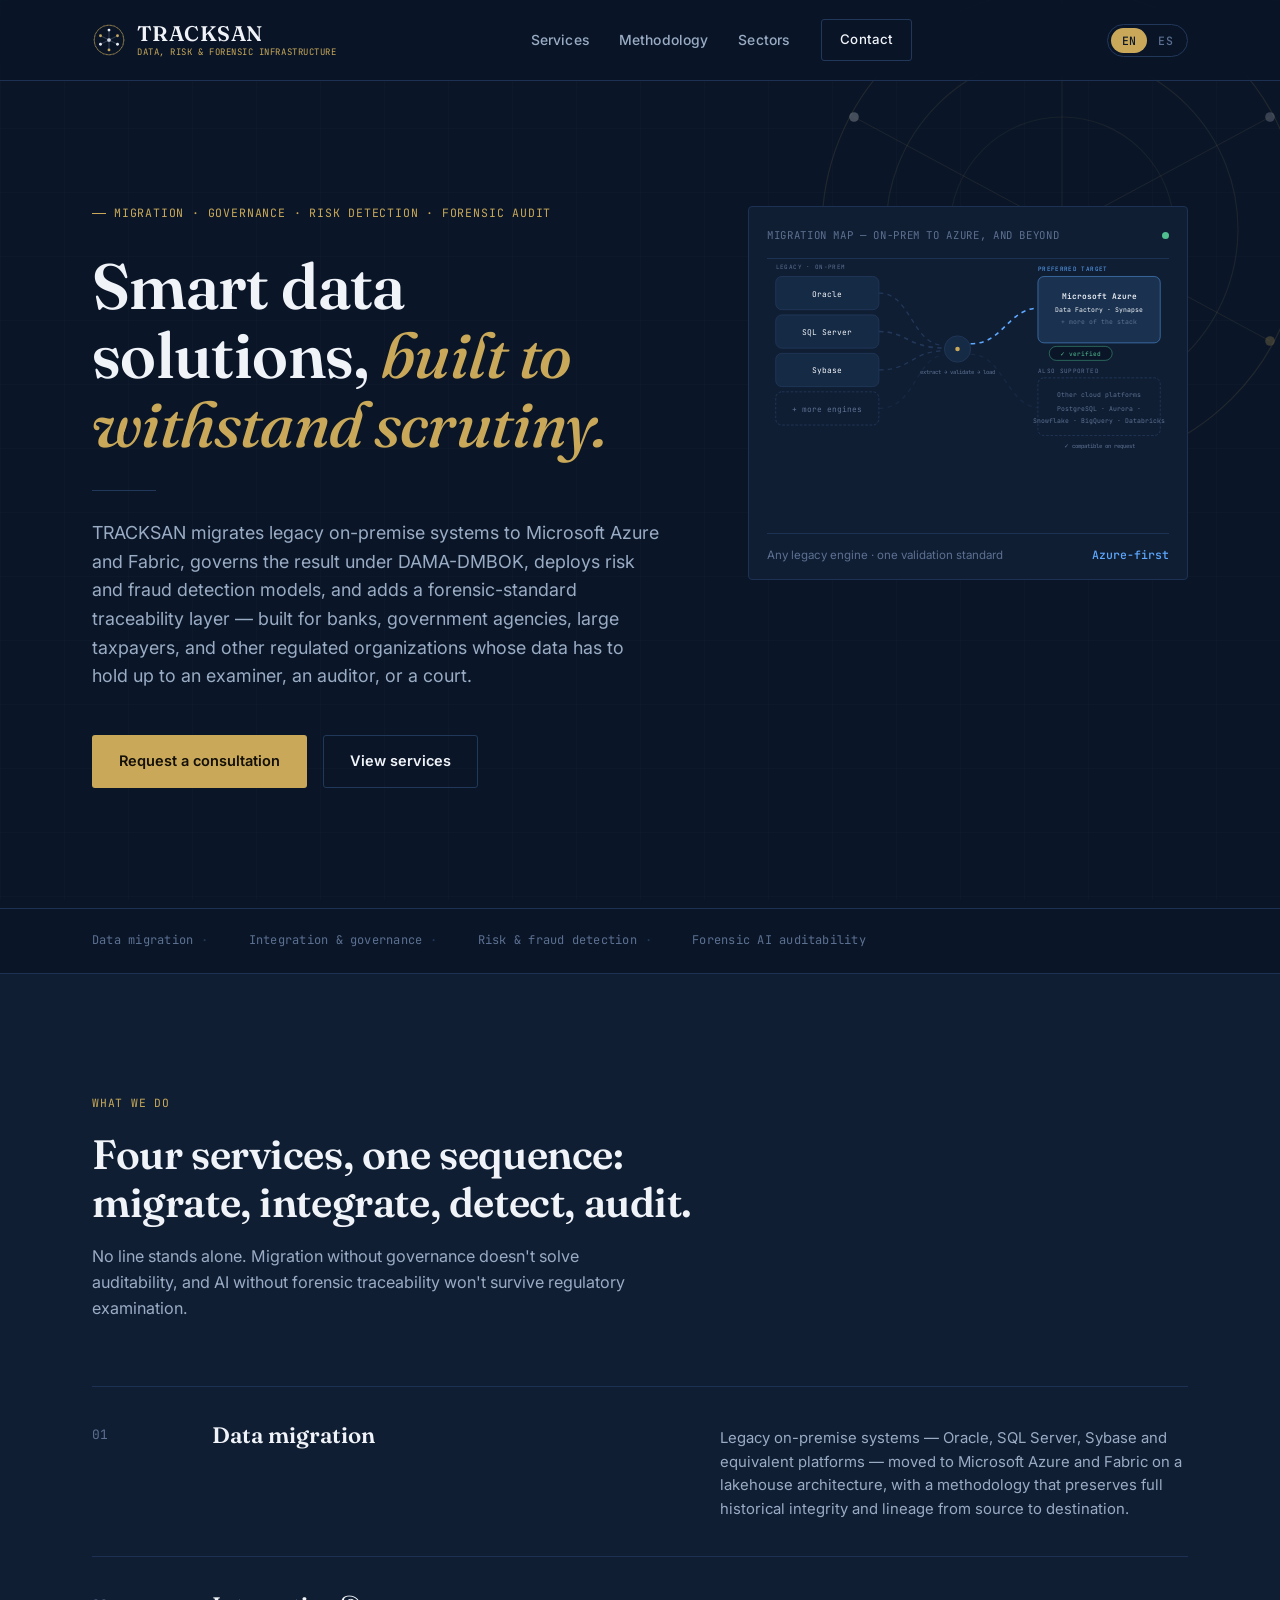
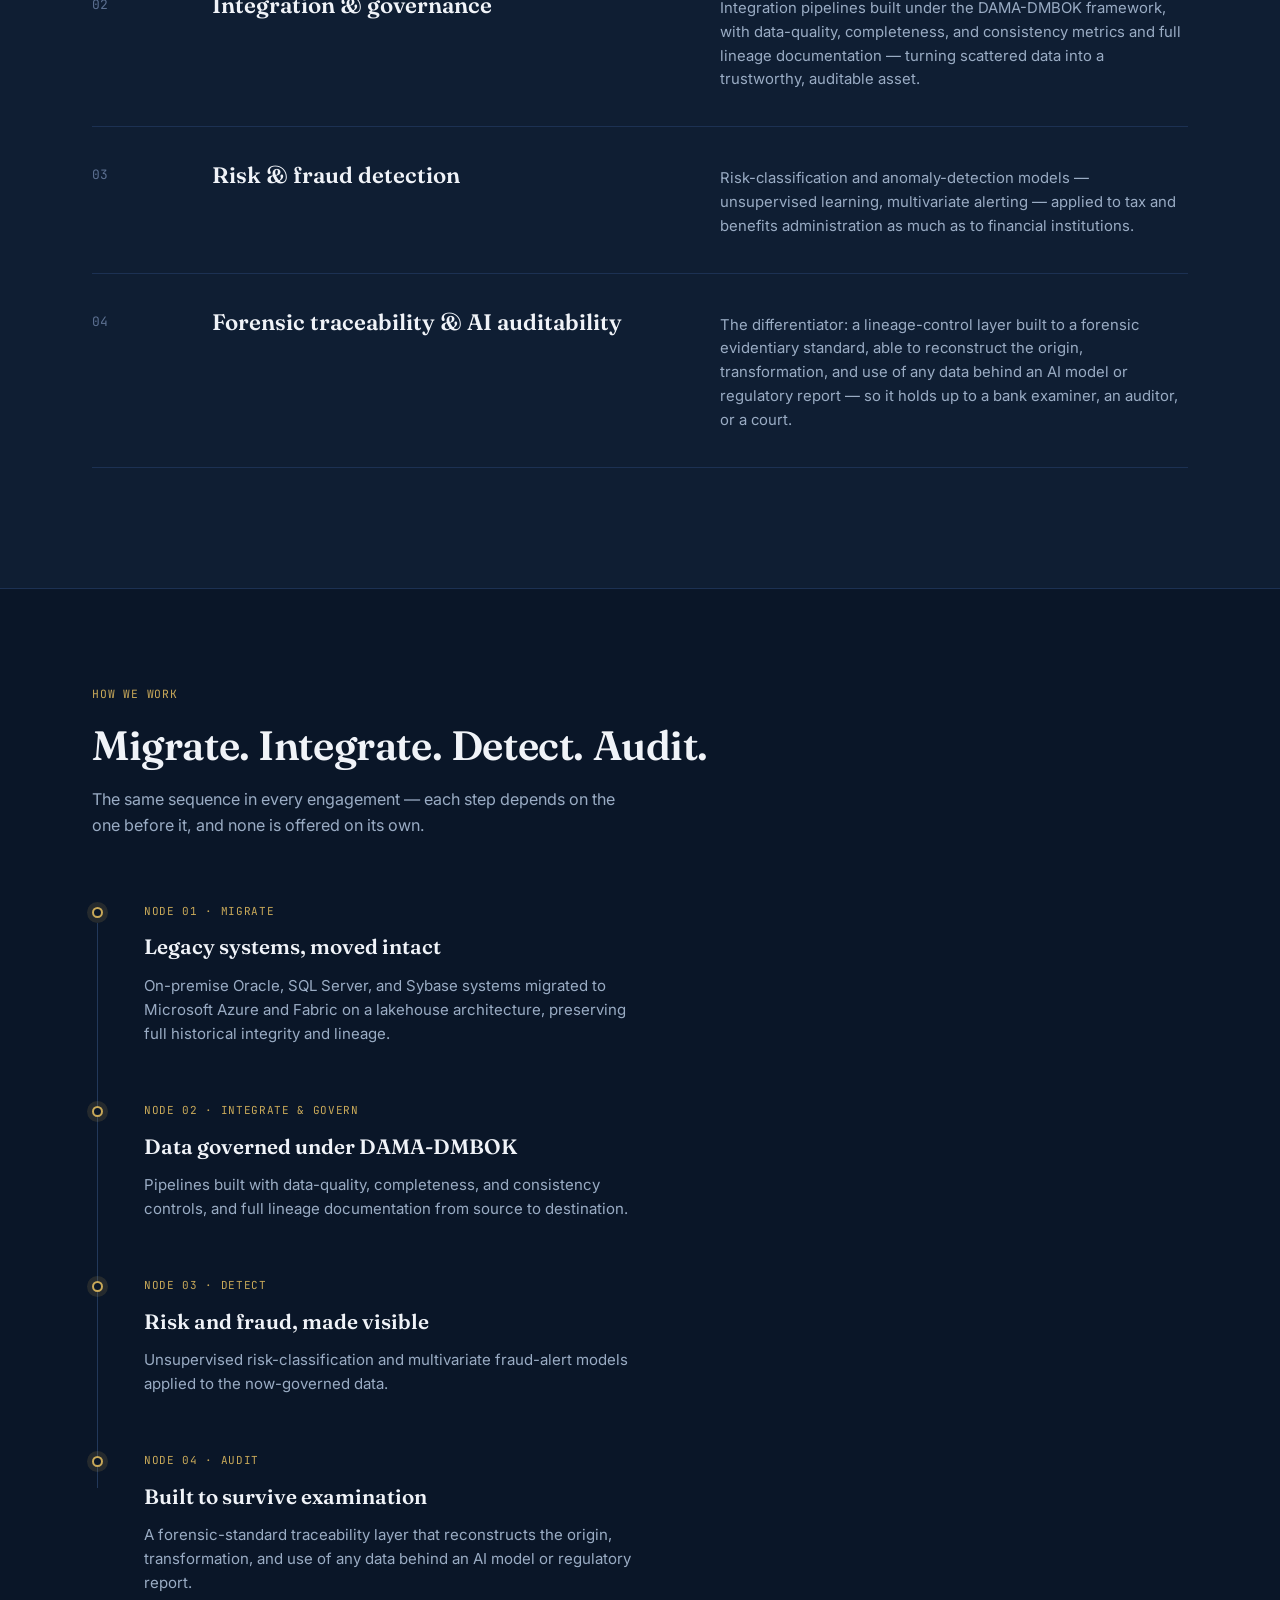
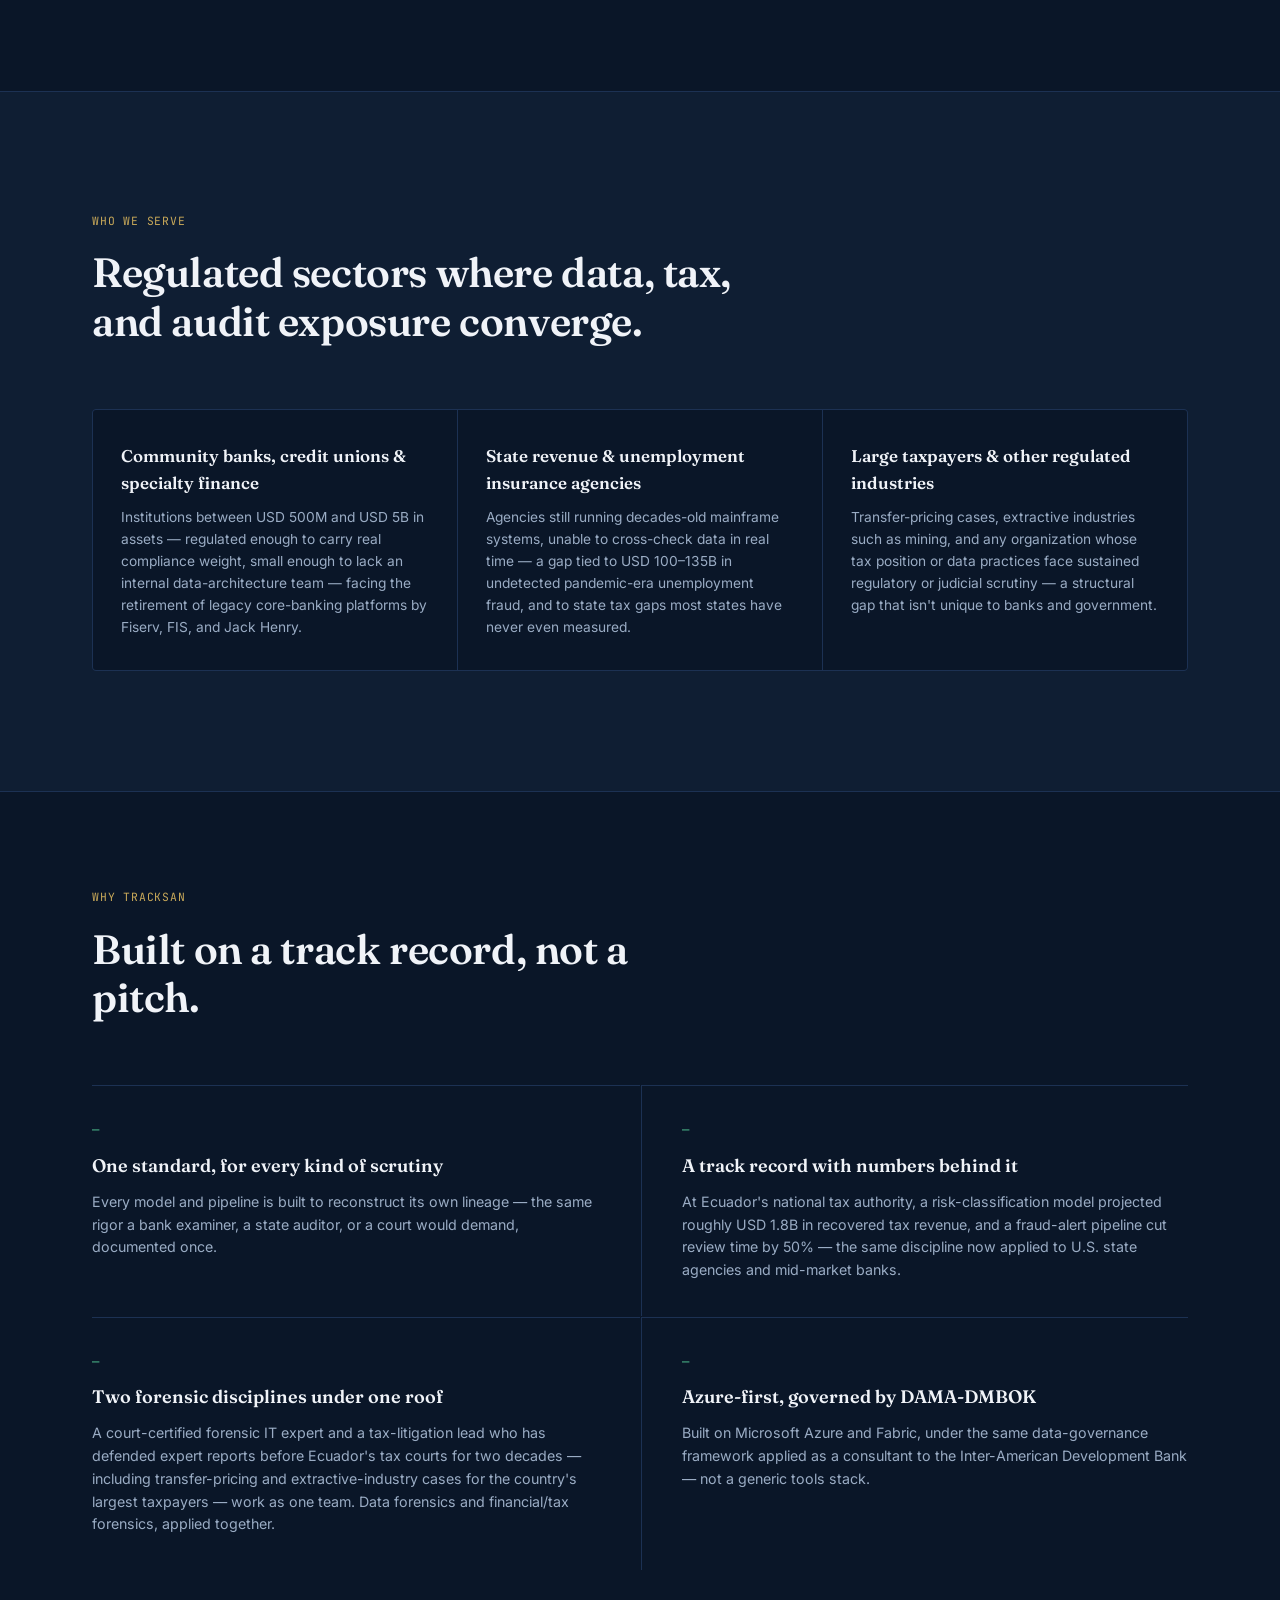
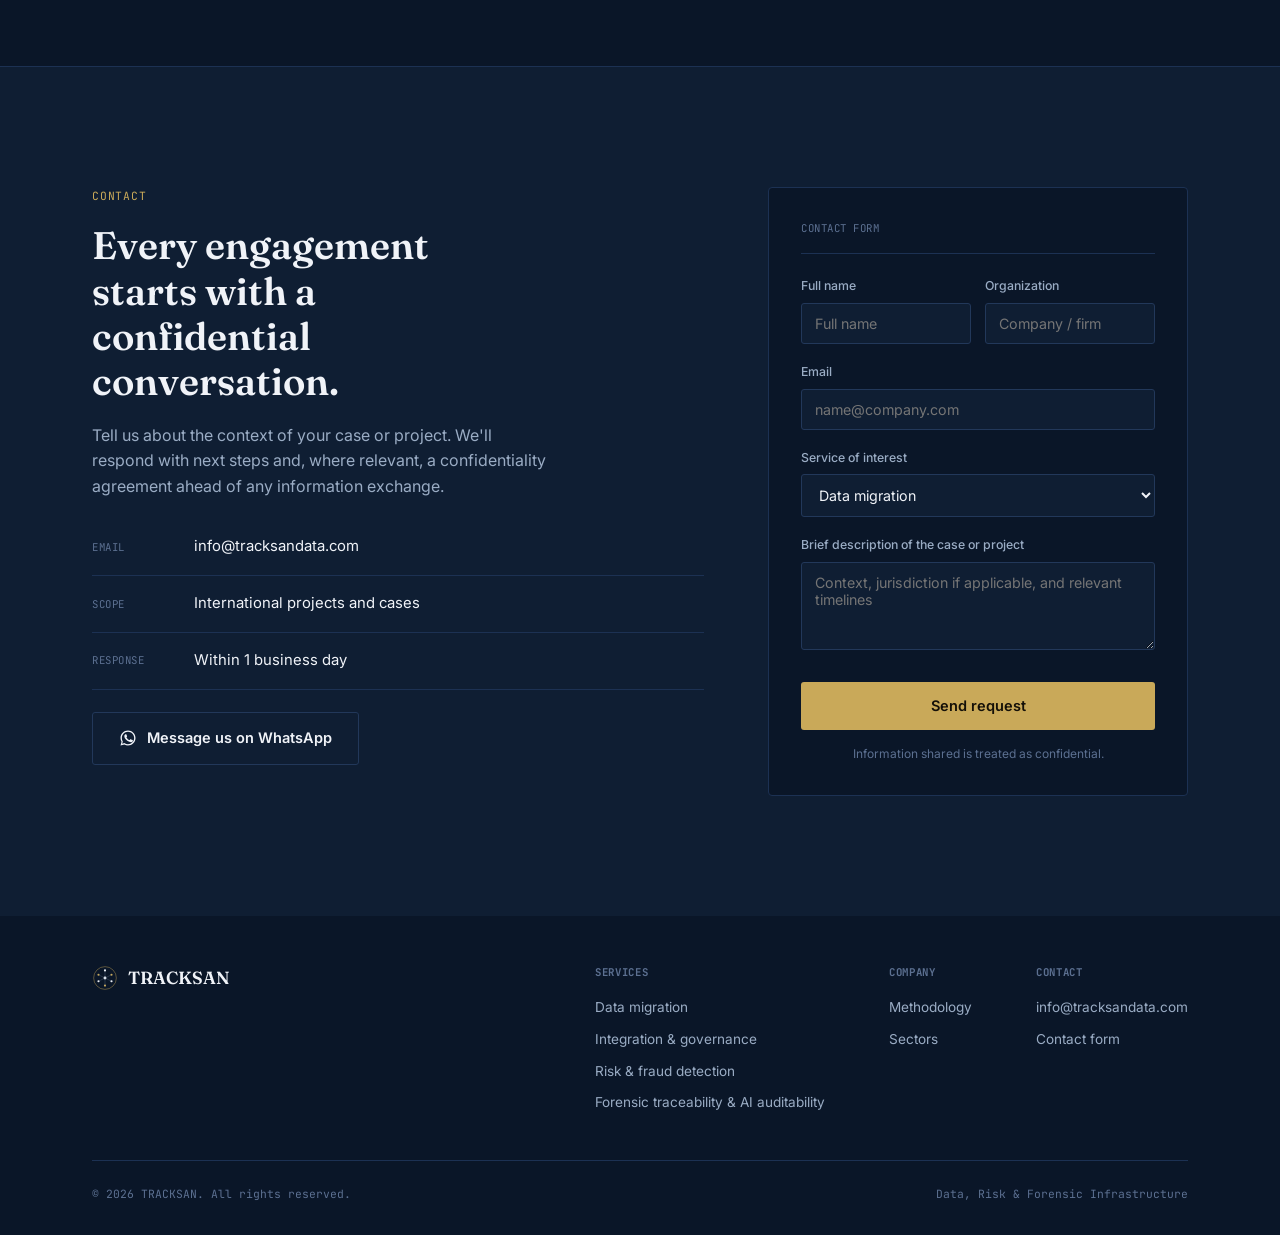
==== commit 7e4be4d6: "beta 1" ====
--- a/index.html
+++ b/index.html
@@ -3,8 +3,8 @@
 <head>
 <meta charset="UTF-8">
 <meta name="viewport" content="width=device-width, initial-scale=1.0">
-<title>TRACKSAN — Auditable Data Infrastructure for Banks &amp; Government</title>
-<meta name="description" content="TRACKSAN migrates legacy data to Microsoft Azure and Fabric, governs it under DAMA-DMBOK, deploys risk and fraud detection, and adds forensic-grade traceability for community banks, credit unions, and state government agencies.">
+<title>TRACKSAN — Auditable Data Infrastructure for Banks, Government &amp; Beyond </title>
+<meta name="description" content="TRACKSAN migrates legacy data to modern cloud infrastructure like Azure and Fabric, governs it under DAMA-DMBOK, deploys risk and fraud detection, and adds forensic-grade traceability for community banks, credit unions, and state government agencies.">
 
 <link rel="preconnect" href="https://fonts.googleapis.com">
 <link rel="preconnect" href="https://fonts.gstatic.com" crossorigin>
@@ -76,7 +76,7 @@
       <span class="eyebrow" data-i18n="hero.eyebrow">Migration · Governance · Risk Detection · Forensic Audit</span>
       <h1 class="hero-title" data-i18n="hero.title">Smart data solutions, <em>built to withstand scrutiny.</em></h1>
       <div class="hero-rule"></div>
-      <p class="hero-lede" data-i18n="hero.lede">TRACKSAN migrates legacy on-premise systems to Microsoft Azure and Fabric, governs the result under DAMA-DMBOK, deploys risk and fraud detection models, and adds a forensic-standard traceability layer — built for banks, government agencies, large taxpayers, and other regulated organizations whose data has to hold up to an examiner, an auditor, or a court.</p>
+      <p class="hero-lede" data-i18n="hero.lede">TRACKSAN migrates legacy on-premise systems to modern cloud infrastructure such as Microsoft Azure and Fabric, governs the result under DAMA-DMBOK, deploys risk and fraud detection models, and adds a forensic-standard traceability layer — built for banks, government agencies, large taxpayers, and other regulated organizations whose data has to hold up to an examiner, an auditor, or a court.</p>
       <div class="hero-cta-row">
         <a href="#contact" class="btn btn-primary" data-i18n="hero.cta1">Request a consultation</a>
         <a href="#practice" class="btn btn-ghost" data-i18n="hero.cta2">View services</a>
@@ -202,7 +202,7 @@
         <span class="node-dot"></span><span class="method-connector"></span>
         <span class="m-label" data-i18n="method.n1">Node 01 · Migrate</span>
         <h3 data-i18n="method.t1">Legacy systems, moved intact</h3>
-        <p data-i18n="method.p1">On-premise Oracle, SQL Server, and Sybase systems migrated to Microsoft Azure and Fabric on a lakehouse architecture, preserving full historical integrity and lineage.</p>
+        <p data-i18n="method.p1">On-premises Oracle, SQL Server, and Sybase systems migrated to modern cloud infrastructure like Microsoft Azure and Fabric on a lakehouse architecture, preserving full historical integrity and lineage.</p>
       </div>
       <div class="method-step reveal">
         <span class="node-dot"></span><span class="method-connector"></span>
@@ -237,15 +237,15 @@
     <div class="sector-grid reveal">
       <div class="sector-cell">
         <h4 data-i18n="sec1.h">Community banks, credit unions &amp; specialty finance</h4>
-        <p data-i18n="sec1.p">Institutions between USD 500M and USD 5B in assets — regulated enough to carry real compliance weight, small enough to lack an internal data-architecture team — facing the retirement of legacy core-banking platforms by Fiserv, FIS, and Jack Henry.</p>
+        <p data-i18n="sec1.p">Financial institutions undergoing digital and operational transformation, where fragmented data environments and regulatory requirements create challenges for compliance, reporting, and informed decision-making. Success depends on establishing trusted data foundations, stronger governance, and scalable modernization strategies.</p>
       </div>
       <div class="sector-cell">
         <h4 data-i18n="sec2.h">State revenue &amp; unemployment insurance agencies</h4>
-        <p data-i18n="sec2.p">Agencies still running decades-old mainframe systems, unable to cross-check data in real time — a gap tied to USD 100–135B in undetected pandemic-era unemployment fraud, and to state tax gaps most states have never even measured.</p>
+        <p data-i18n="sec2.p">Public-sector organizations seeking to strengthen compliance, fraud detection, and fiscal oversight through better data integration, governance, and analytics. Success depends on creating trusted, interconnected data environments that enable faster decisions, improved risk management, and greater public accountability.</p>
       </div>
       <div class="sector-cell">
-        <h4 data-i18n="sec3.h">Large taxpayers &amp; other regulated industries</h4>
-        <p data-i18n="sec3.p">Transfer-pricing cases, extractive industries such as mining, and any organization whose tax position or data practices face sustained regulatory or judicial scrutiny — a structural gap that isn't unique to banks and government.</p>
+        <h4 data-i18n="sec3.h">Other regulated industries</h4>
+        <p data-i18n="sec3.p">This challenge extends beyond financial institutions and government agencies to any organization operating in a highly regulated environment, where data quality, governance, and traceability directly influence compliance outcomes, operational resilience, and executive decision-making.</p>
       </div>
     </div>
   </div>
@@ -268,7 +268,7 @@
       <div class="why-item reveal">
         <span class="why-mark">—</span>
         <h4 data-i18n="why2.h">A track record with numbers behind it</h4>
-        <p data-i18n="why2.p">At Ecuador's national tax authority, a risk-classification model projected roughly USD 1.8B in recovered tax revenue, and a fraud-alert pipeline cut review time by 50% — the same discipline now applied to U.S. state agencies and mid-market banks.</p>
+        <p data-i18n="why2.p">Our experience spans large-scale data modernization, migration, compliance, and risk-management initiatives across public-sector and financial-services organizations. At Ecuador’s national tax authority, these capabilities helped support risk-based revenue recovery and significantly reduce fraud-review cycles. Today, the same principles are applied to U.S. state agencies, financial institutions, and other highly regulated organizations seeking stronger governance, auditability, and decision-making.</p>
       </div>
       <div class="why-item reveal">
         <span class="why-mark">—</span>
@@ -293,34 +293,43 @@
       <p data-i18n="contact.body">Tell us about the context of your case or project. We'll respond with next steps and, where relevant, a confidentiality agreement ahead of any information exchange.</p>
 
       <div class="contact-methods">
-        <div class="contact-method"><span class="lbl" data-i18n="contact.email">Email</span> contact@tracksan.com</div>
+        <div class="contact-method"><span class="lbl" data-i18n="contact.email">Email</span> <a href="mailto:info@tracksandata.com">info@tracksandata.com</a></div>
         <div class="contact-method"><span class="lbl" data-i18n="contact.scope">Scope</span> <span data-i18n="contact.scopeval">International projects and cases</span></div>
         <div class="contact-method"><span class="lbl" data-i18n="contact.response">Response</span> <span data-i18n="contact.responseval">Within 1 business day</span></div>
       </div>
-    </div>
-
-    <form class="case-form" onsubmit="return false;">
+
+      <a href="https://wa.me/18583650095" target="_blank" rel="noopener" class="btn btn-ghost btn-whatsapp">
+        <svg width="18" height="18" viewBox="0 0 24 24" fill="currentColor" aria-hidden="true"><path d="M17.5 14.4c-.3-.1-1.6-.8-1.9-.9-.3-.1-.4-.1-.6.1-.2.3-.7.9-.8 1-.2.2-.3.2-.5.1-.3-.1-1.2-.4-2.2-1.4-.8-.7-1.4-1.6-1.5-1.9-.2-.3 0-.5.1-.6.1-.1.3-.3.4-.5.1-.1.2-.3.2-.4.1-.2 0-.3 0-.5-.1-.1-.6-1.5-.8-2-.2-.5-.4-.4-.6-.4h-.5c-.2 0-.5.1-.7.3-.2.3-1 1-1 2.3 0 1.4 1 2.7 1.1 2.9.1.2 2 3 4.8 4.3.7.3 1.2.5 1.6.6.7.2 1.3.2 1.8.1.5-.1 1.6-.7 1.9-1.3.2-.6.2-1.1.2-1.3 0-.1-.2-.2-.5-.3z"/><path d="M12 2C6.5 2 2 6.5 2 12c0 1.9.5 3.6 1.4 5.1L2 22l5.1-1.3C8.6 21.5 10.3 22 12 22c5.5 0 10-4.5 10-10S17.5 2 12 2zm0 18.2c-1.6 0-3.1-.4-4.4-1.2l-.3-.2-3 .8.8-2.9-.2-.3C4.2 15 3.8 13.5 3.8 12c0-4.5 3.7-8.2 8.2-8.2s8.2 3.7 8.2 8.2-3.7 8.2-8.2 8.2z"/></svg>
+        <span data-i18n="contact.whatsapp">Message us on WhatsApp</span>
+      </a>
+    </div>
+
+    <form class="case-form" action="https://formsubmit.co/info@tracksandata.com" method="POST">
       <span class="form-tag" data-i18n="form.tag">Contact form</span>
+
+      <input type="hidden" name="_subject" value="New inquiry — TRACKSAN website">
+      <input type="hidden" name="_template" value="table">
+      <input type="text" name="_honey" style="display:none" tabindex="-1" autocomplete="off">
 
       <div class="field-row">
         <div class="field">
           <label for="fname" data-i18n="form.name">Full name</label>
-          <input type="text" id="fname" name="fname" data-i18n-ph="form.name.ph" placeholder="Full name" required>
+          <input type="text" id="fname" name="Full Name" data-i18n-ph="form.name.ph" placeholder="Full name" required>
         </div>
         <div class="field">
           <label for="forg" data-i18n="form.org">Organization</label>
-          <input type="text" id="forg" name="forg" data-i18n-ph="form.org.ph" placeholder="Company / firm">
+          <input type="text" id="forg" name="Organization" data-i18n-ph="form.org.ph" placeholder="Company / firm">
         </div>
       </div>
 
       <div class="field">
         <label for="femail" data-i18n="form.email">Email</label>
-        <input type="email" id="femail" name="femail" data-i18n-ph="form.email.ph" placeholder="name@company.com" required>
+        <input type="email" id="femail" name="Email" data-i18n-ph="form.email.ph" placeholder="name@company.com" required>
       </div>
 
       <div class="field">
         <label for="fservice" data-i18n="form.service">Service of interest</label>
-        <select id="fservice" name="fservice">
+        <select id="fservice" name="Service of interest">
           <option data-i18n="form.opt1">Data migration</option>
           <option data-i18n="form.opt2">Integration &amp; governance</option>
           <option data-i18n="form.opt3">Risk &amp; fraud detection</option>
@@ -331,7 +340,7 @@
 
       <div class="field">
         <label for="fmsg" data-i18n="form.msg">Brief description of the case or project</label>
-        <textarea id="fmsg" name="fmsg" data-i18n-ph="form.msg.ph" placeholder="Context, jurisdiction if applicable, and relevant timelines"></textarea>
+        <textarea id="fmsg" name="Message" data-i18n-ph="form.msg.ph" placeholder="Context, jurisdiction if applicable, and relevant timelines"></textarea>
       </div>
 
       <button type="submit" class="btn btn-primary" data-i18n="form.submit">Send request</button>
@@ -373,7 +382,7 @@
         </div>
         <div class="footer-col">
           <h5 data-i18n="foot.contact">Contact</h5>
-          <span>contact@tracksan.com</span>
+          <a href="mailto:info@tracksandata.com">info@tracksandata.com</a>
           <a href="#contact" data-i18n="foot.form">Contact form</a>
         </div>
       </div>
--- a/assets/css/styles.css
+++ b/assets/css/styles.css
@@ -327,6 +327,8 @@
     font-family:var(--font-mono); font-size:0.67rem; color:var(--text-faint);
     text-transform:uppercase; letter-spacing:0.05em; width:90px; flex-shrink:0;
   }
+  .contact-method a:hover{ color:var(--gold); text-decoration:underline; }
+  .btn-whatsapp{ display:inline-flex; align-items:center; gap:10px; margin-top:22px; }
 
   form.case-form{ background:var(--bg); border:1px solid var(--border); border-radius:4px; padding:32px; }
   .case-form .form-tag{
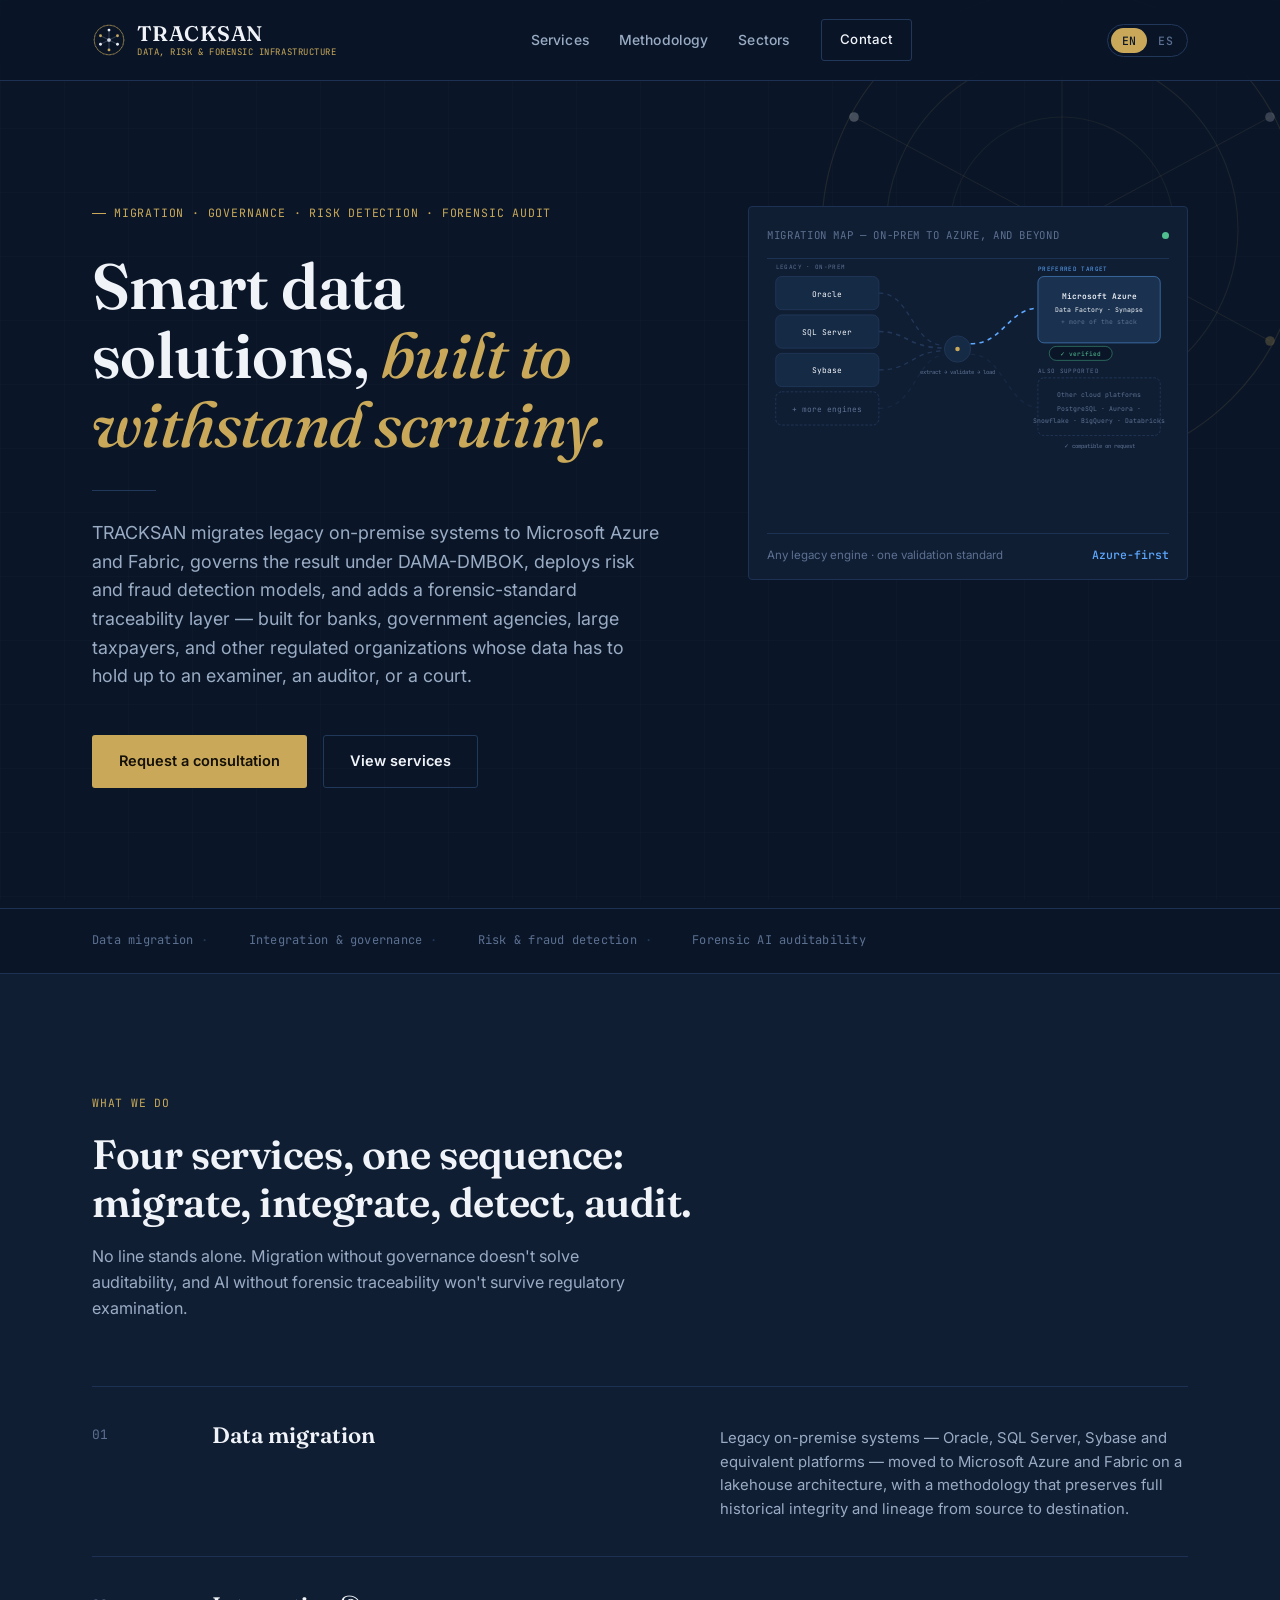
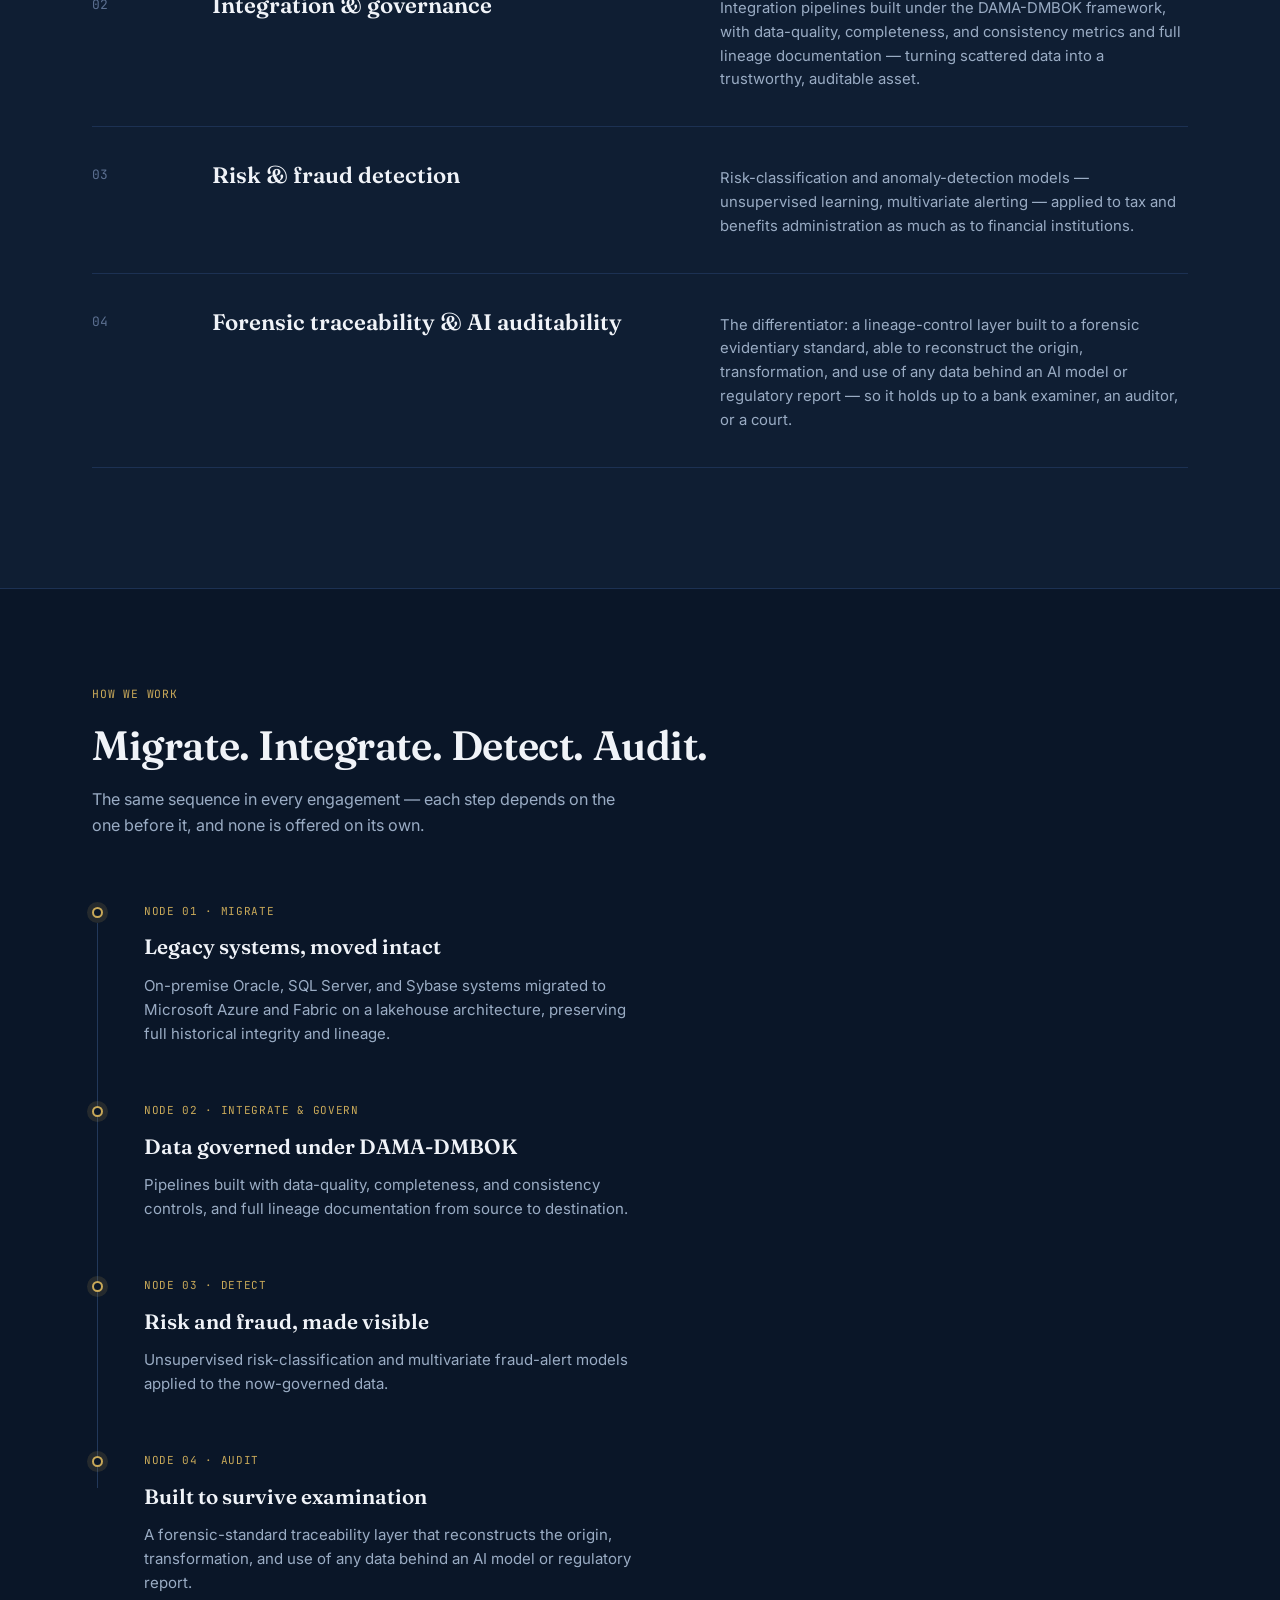
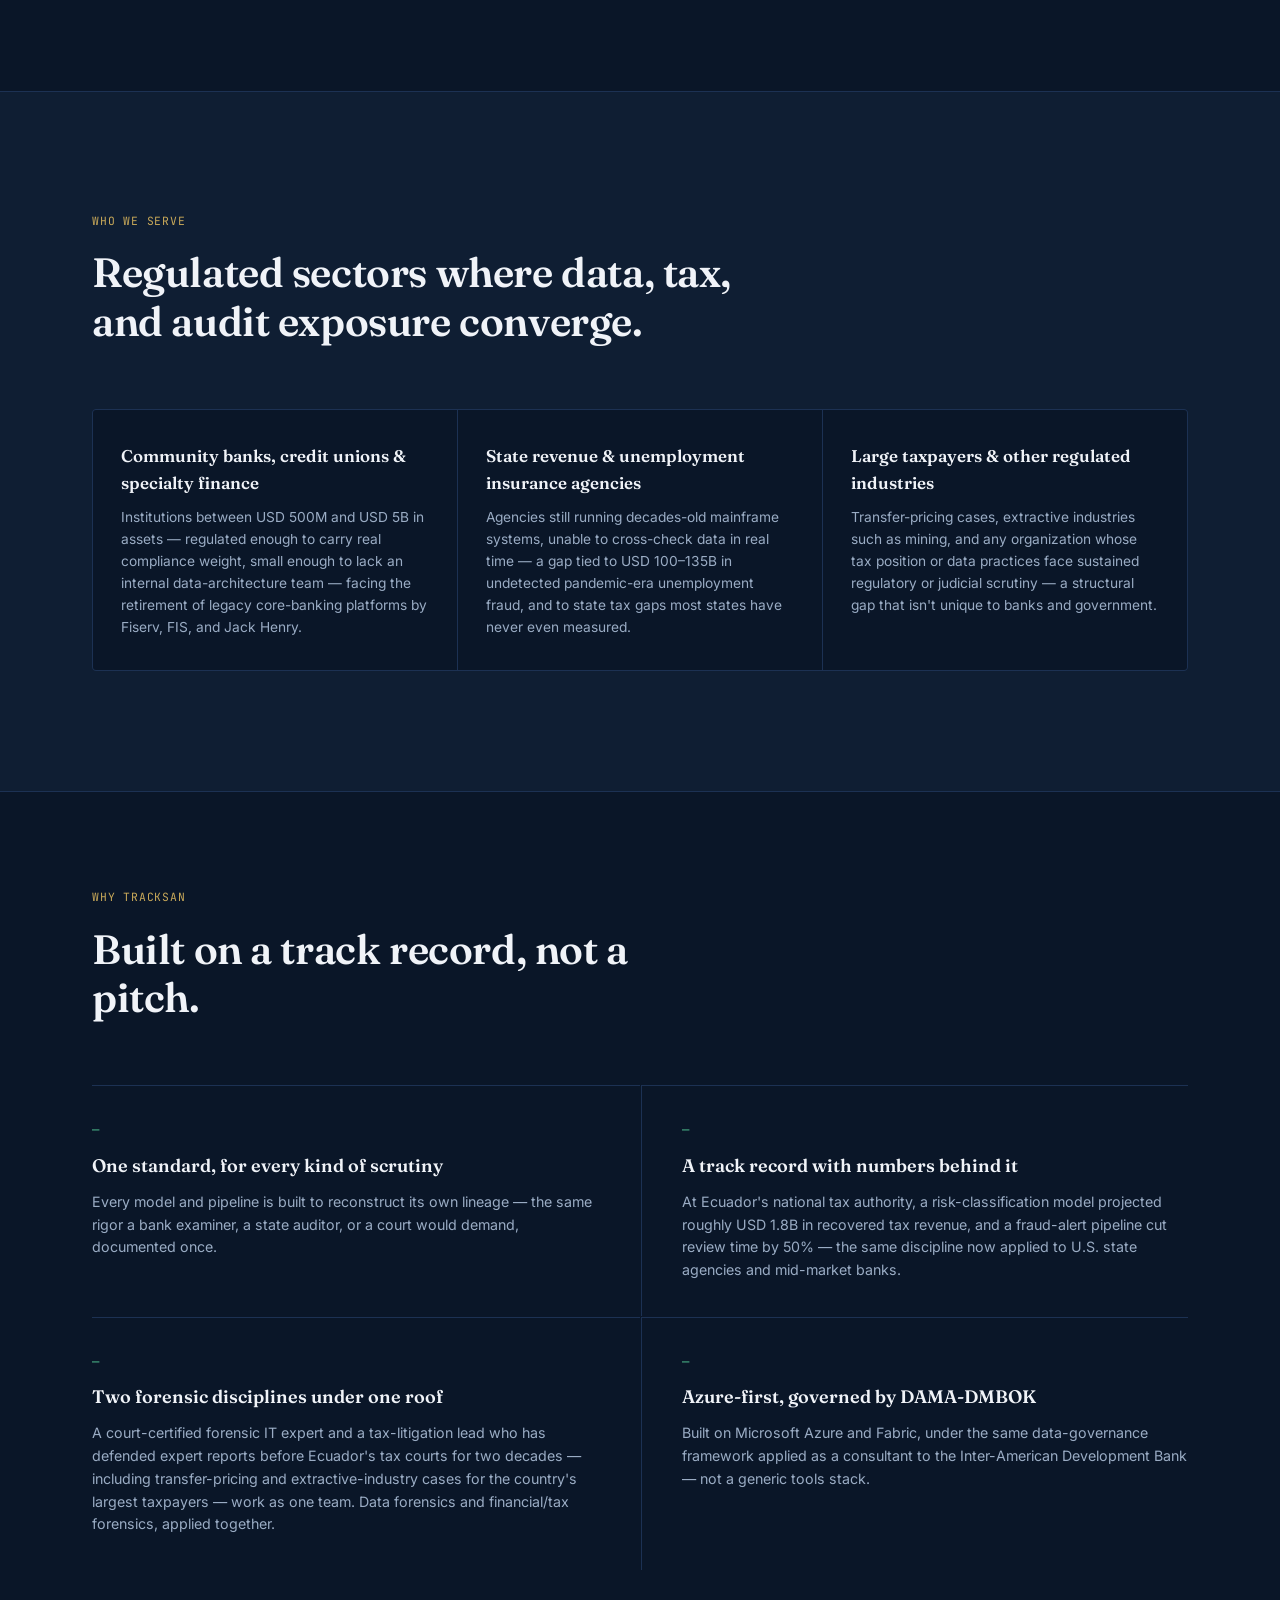
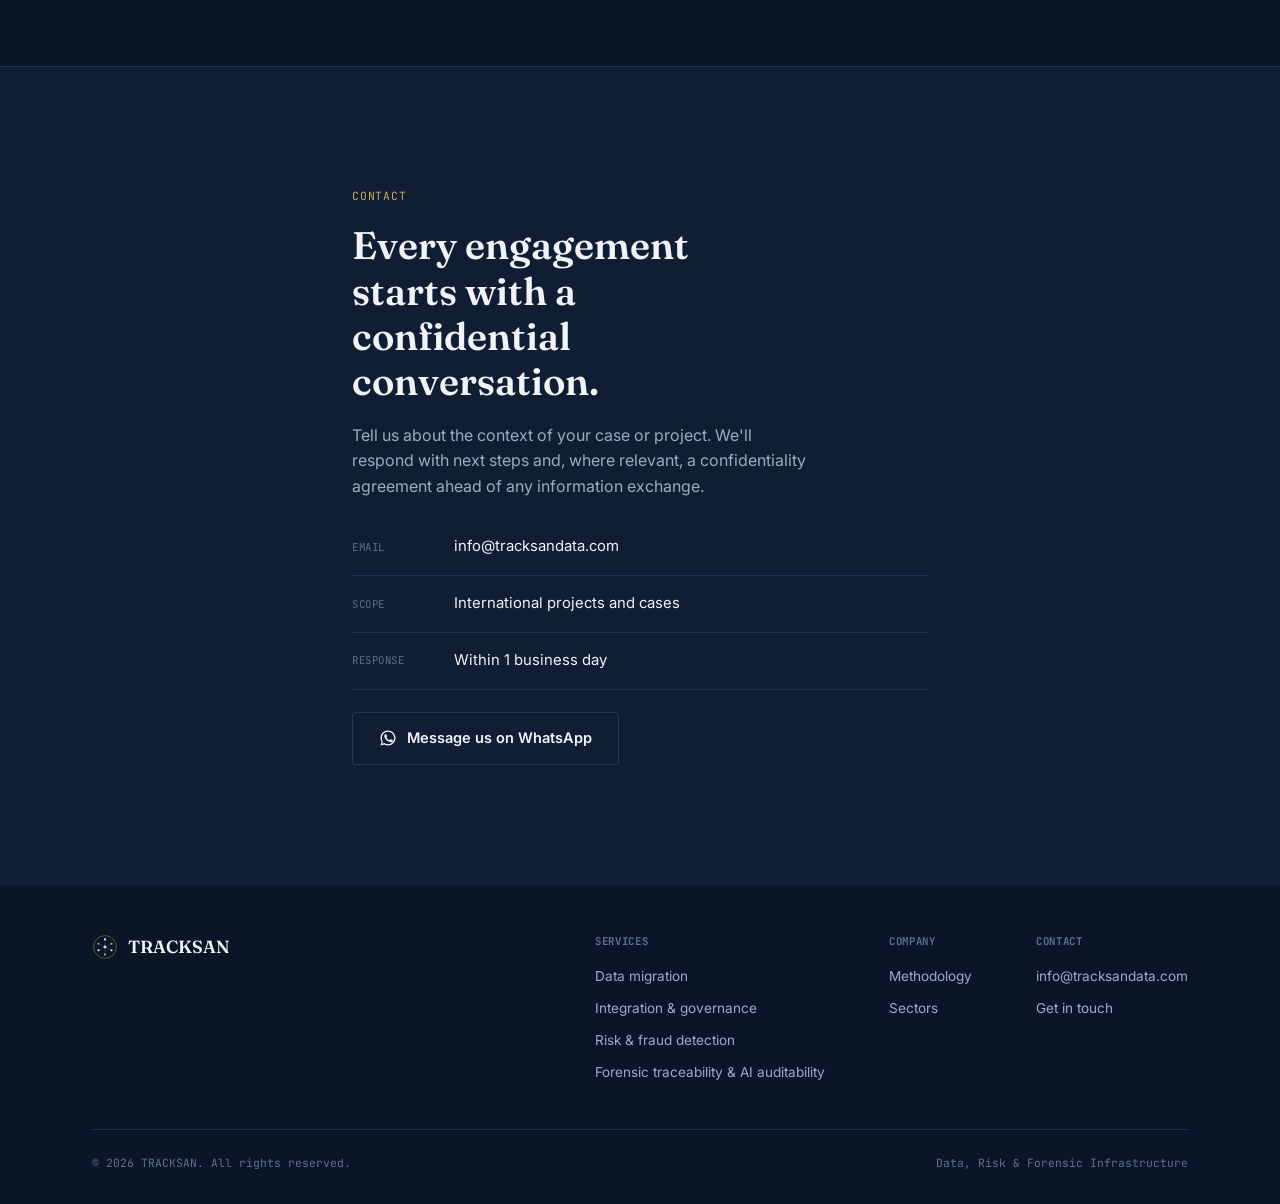
==== commit 9a9712e0: "remove contact form" ====
--- a/index.html
+++ b/index.html
@@ -303,49 +303,6 @@
         <span data-i18n="contact.whatsapp">Message us on WhatsApp</span>
       </a>
     </div>
-
-    <form class="case-form" action="https://formsubmit.co/info@tracksandata.com" method="POST">
-      <span class="form-tag" data-i18n="form.tag">Contact form</span>
-
-      <input type="hidden" name="_subject" value="New inquiry — TRACKSAN website">
-      <input type="hidden" name="_template" value="table">
-      <input type="text" name="_honey" style="display:none" tabindex="-1" autocomplete="off">
-
-      <div class="field-row">
-        <div class="field">
-          <label for="fname" data-i18n="form.name">Full name</label>
-          <input type="text" id="fname" name="Full Name" data-i18n-ph="form.name.ph" placeholder="Full name" required>
-        </div>
-        <div class="field">
-          <label for="forg" data-i18n="form.org">Organization</label>
-          <input type="text" id="forg" name="Organization" data-i18n-ph="form.org.ph" placeholder="Company / firm">
-        </div>
-      </div>
-
-      <div class="field">
-        <label for="femail" data-i18n="form.email">Email</label>
-        <input type="email" id="femail" name="Email" data-i18n-ph="form.email.ph" placeholder="name@company.com" required>
-      </div>
-
-      <div class="field">
-        <label for="fservice" data-i18n="form.service">Service of interest</label>
-        <select id="fservice" name="Service of interest">
-          <option data-i18n="form.opt1">Data migration</option>
-          <option data-i18n="form.opt2">Integration &amp; governance</option>
-          <option data-i18n="form.opt3">Risk &amp; fraud detection</option>
-          <option data-i18n="form.opt4">Forensic traceability &amp; AI auditability</option>
-          <option data-i18n="form.opt6">Other / not sure</option>
-        </select>
-      </div>
-
-      <div class="field">
-        <label for="fmsg" data-i18n="form.msg">Brief description of the case or project</label>
-        <textarea id="fmsg" name="Message" data-i18n-ph="form.msg.ph" placeholder="Context, jurisdiction if applicable, and relevant timelines"></textarea>
-      </div>
-
-      <button type="submit" class="btn btn-primary" data-i18n="form.submit">Send request</button>
-      <p class="form-note" data-i18n="form.note">Information shared is treated as confidential.</p>
-    </form>
   </div>
 </section>
 
--- a/assets/css/styles.css
+++ b/assets/css/styles.css
@@ -312,7 +312,7 @@
 
   /* ===================== CONTACT ===================== */
   #contact{ background:var(--surface); border-top:1px solid var(--border); }
-  .contact-grid{ display:grid; grid-template-columns:1fr 420px; gap:64px; }
+  .contact-grid{ display:grid; grid-template-columns:1fr; max-width:640px; }
   .contact-copy h2{
     font-family:var(--font-display); font-size:clamp(1.85rem, 3vw, 2.4rem);
     font-weight:600; line-height:1.18; max-width:16ch;
@@ -329,30 +329,6 @@
   }
   .contact-method a:hover{ color:var(--gold); text-decoration:underline; }
   .btn-whatsapp{ display:inline-flex; align-items:center; gap:10px; margin-top:22px; }
-
-  form.case-form{ background:var(--bg); border:1px solid var(--border); border-radius:4px; padding:32px; }
-  .case-form .form-tag{
-    font-family:var(--font-mono); font-size:0.67rem; color:var(--text-faint);
-    text-transform:uppercase; letter-spacing:0.05em; display:block; margin-bottom:22px;
-    padding-bottom:16px; border-bottom:1px solid var(--border);
-  }
-  .field{ margin-bottom:18px; }
-  .field label{ display:block; font-size:0.77rem; color:var(--text-dim); margin-bottom:7px; font-weight:500; }
-  .field input, .field select, .field textarea{
-    width:100%; background:var(--surface); border:1px solid var(--border-strong); border-radius:3px;
-    padding:11px 13px; color:var(--text); font-family:var(--font-body); font-size:0.89rem;
-    transition:border-color 0.2s ease;
-  }
-  .field input:focus, .field select:focus, .field textarea:focus{ border-color:var(--gold); outline:none; }
-  .field textarea{ resize:vertical; min-height:88px; }
-  .field-row{ display:grid; grid-template-columns:1fr 1fr; gap:14px; }
-  .case-form .btn{ width:100%; justify-content:center; margin-top:6px; }
-  .form-note{ font-size:0.75rem; color:var(--text-faint); margin-top:14px; text-align:center; }
-
-  @media(max-width:900px){
-    .contact-grid{ grid-template-columns:1fr; }
-    .field-row{ grid-template-columns:1fr; }
-  }
 
   /* ===================== FOOTER ===================== */
   footer{ padding:48px 0 32px; }
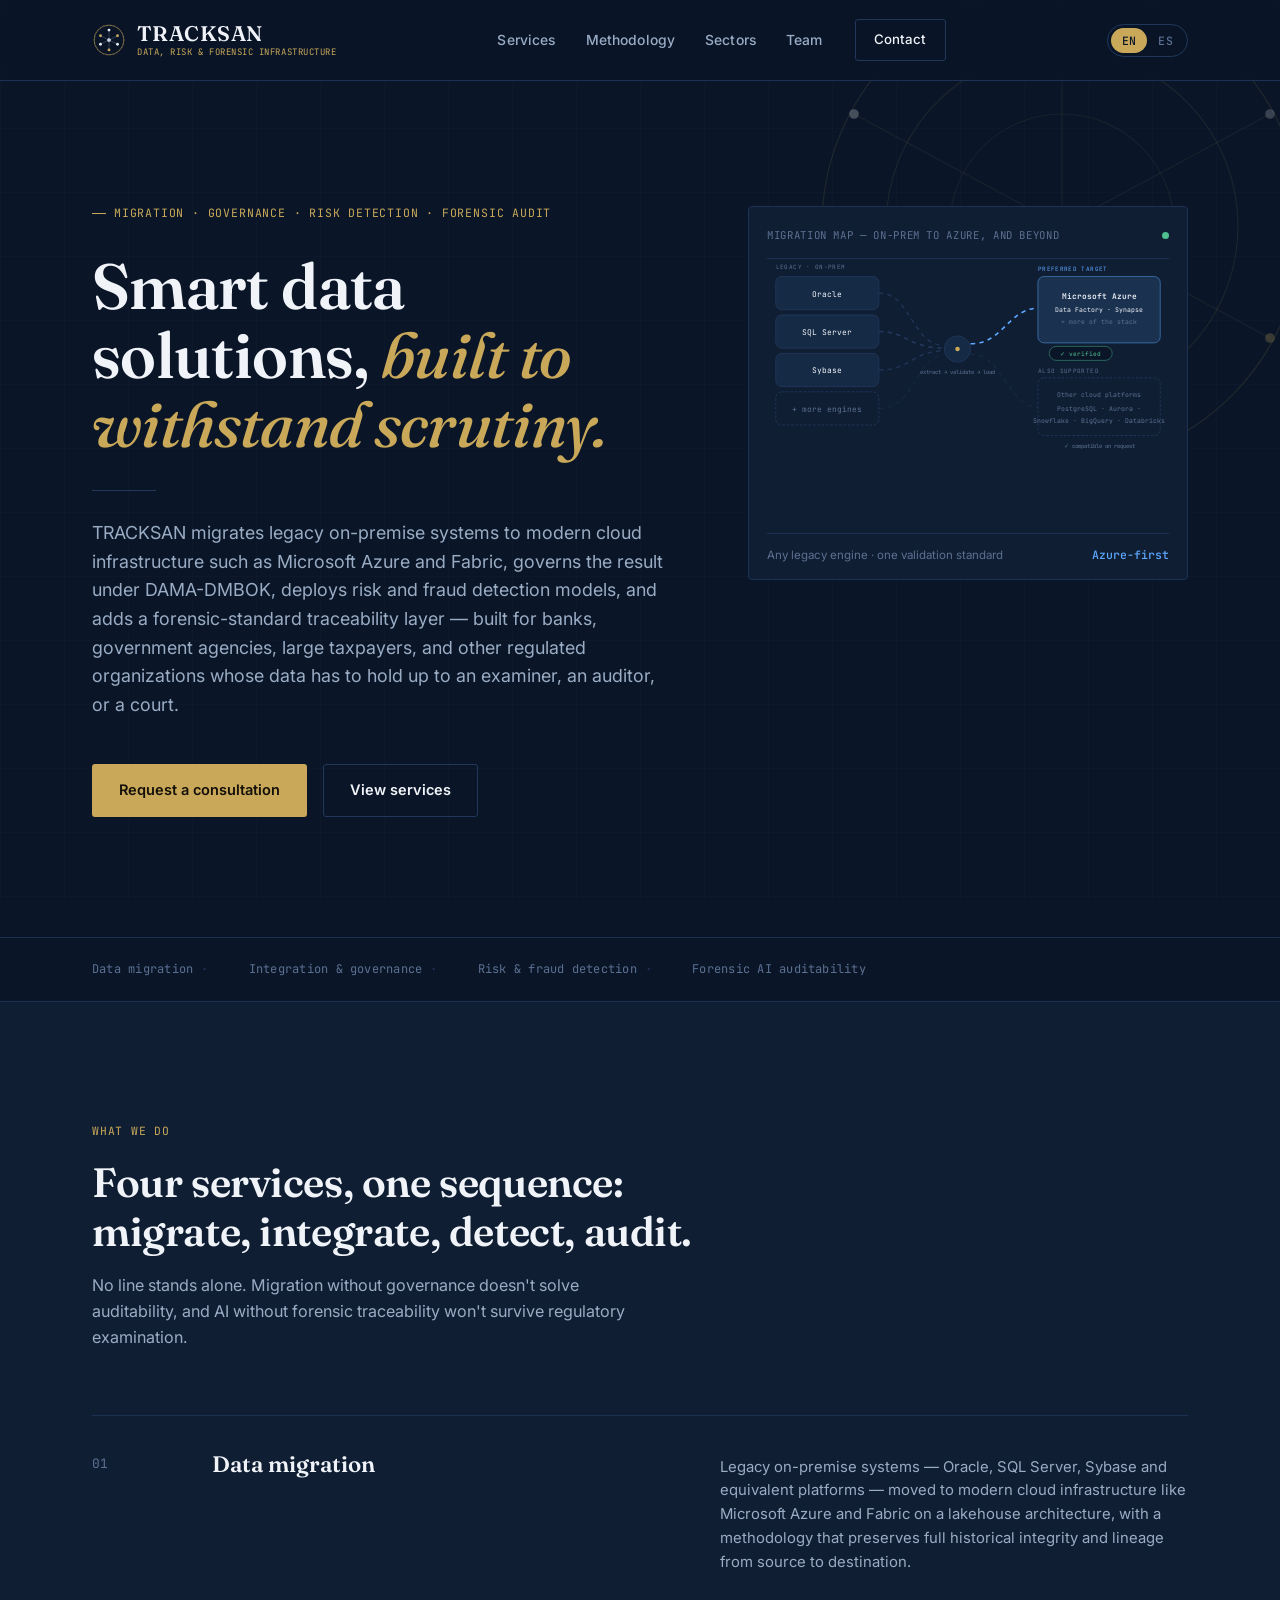
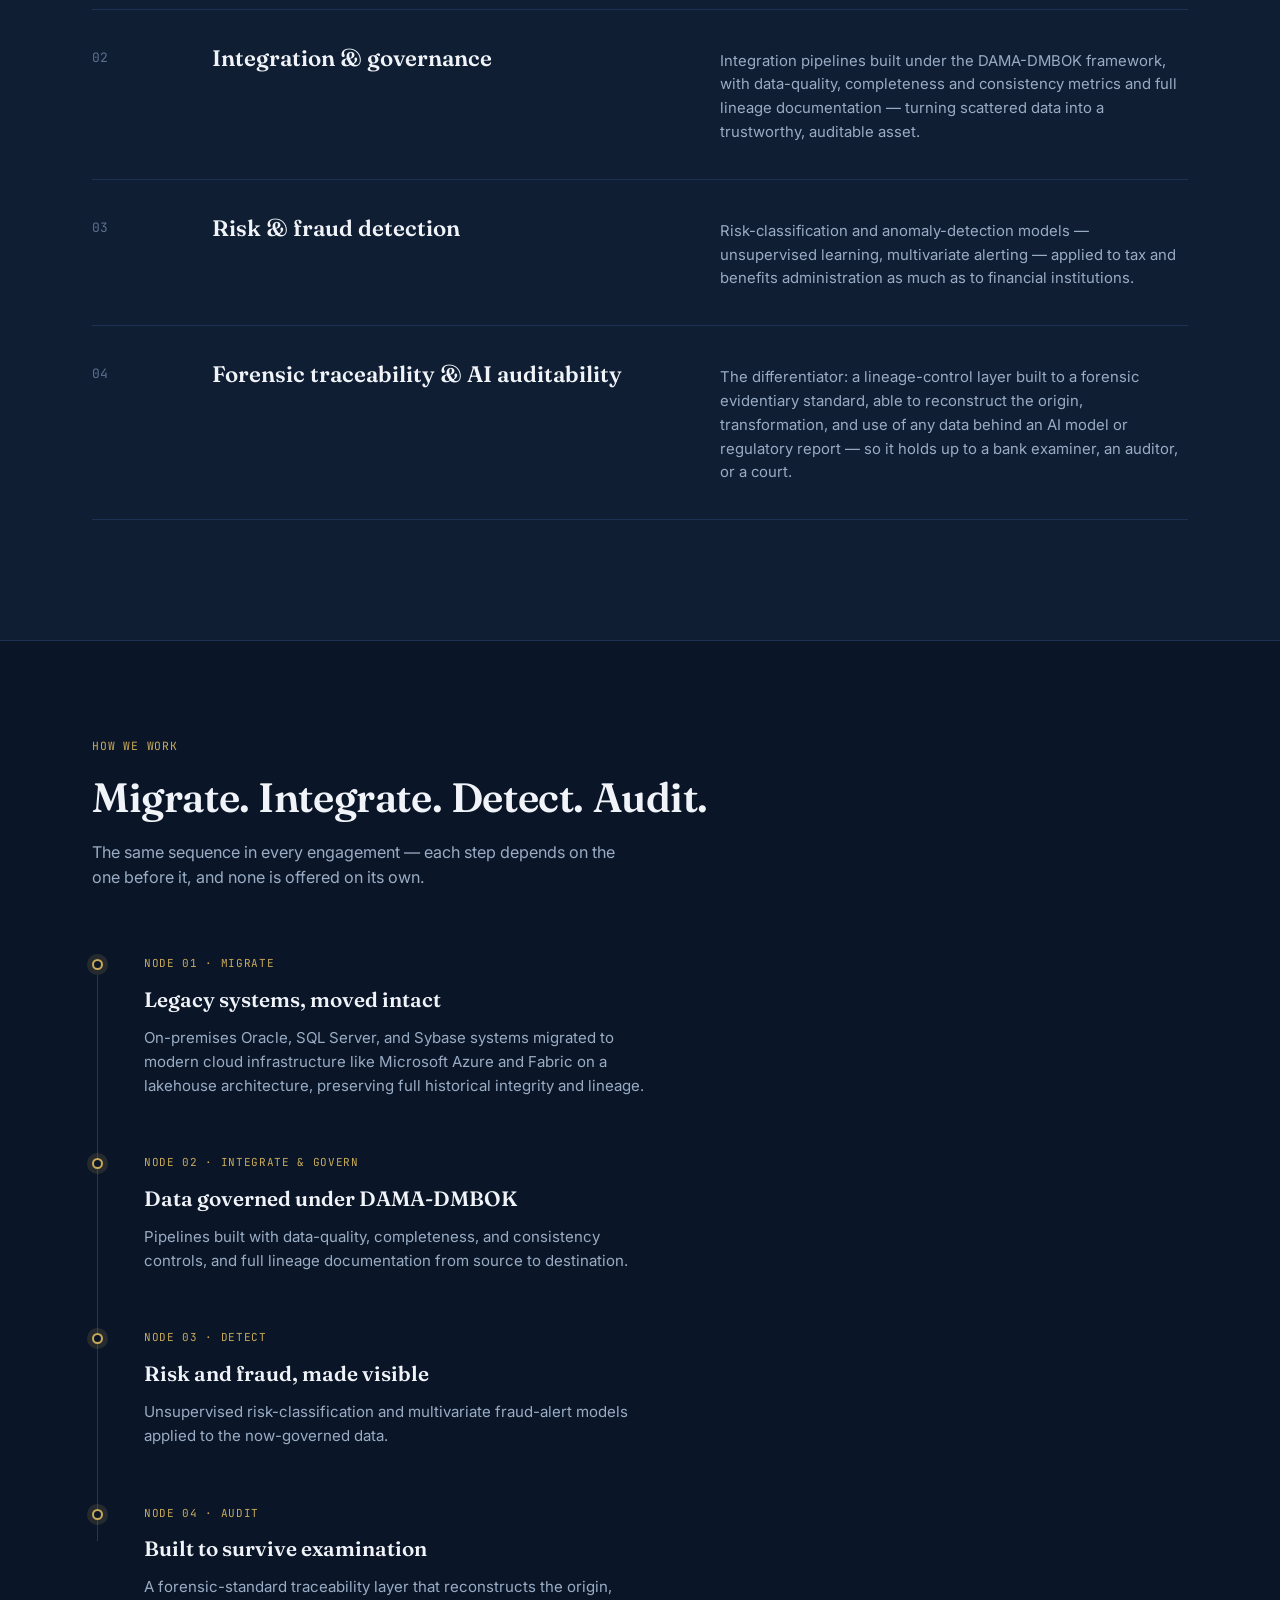
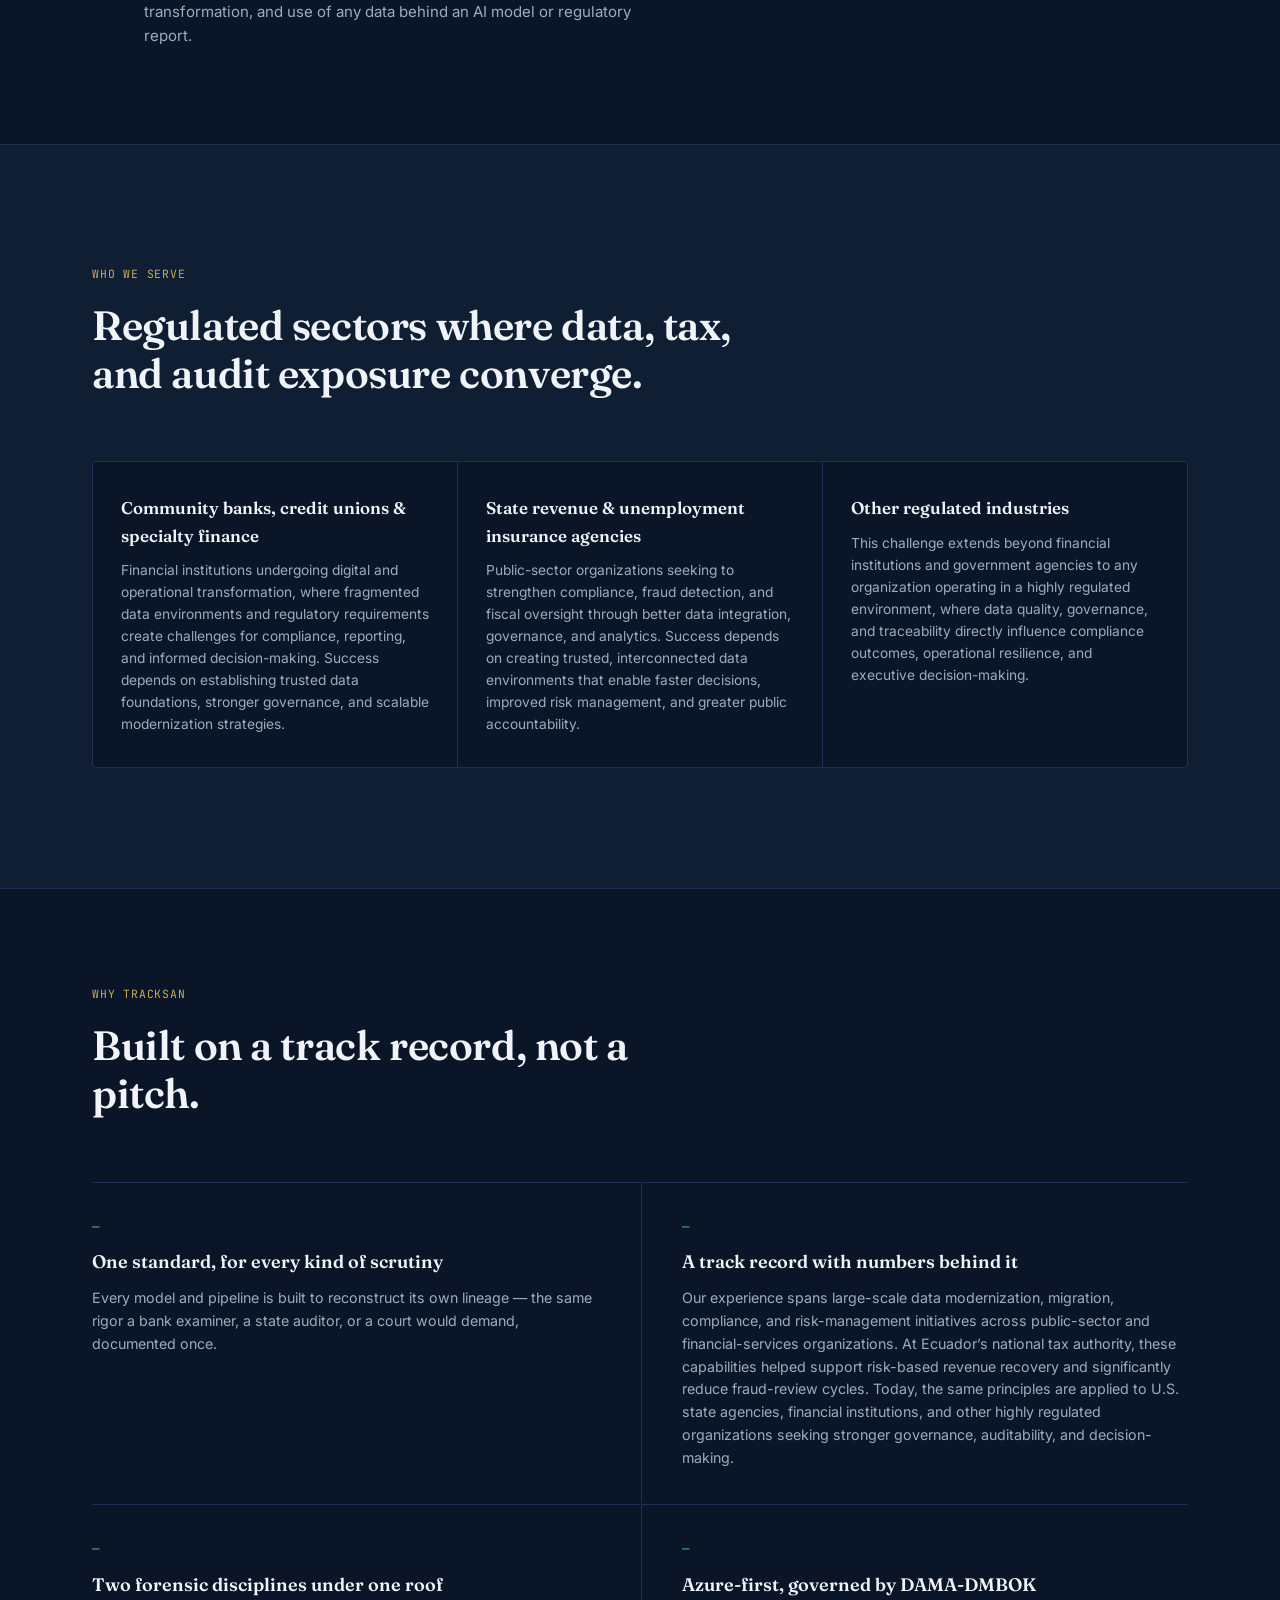
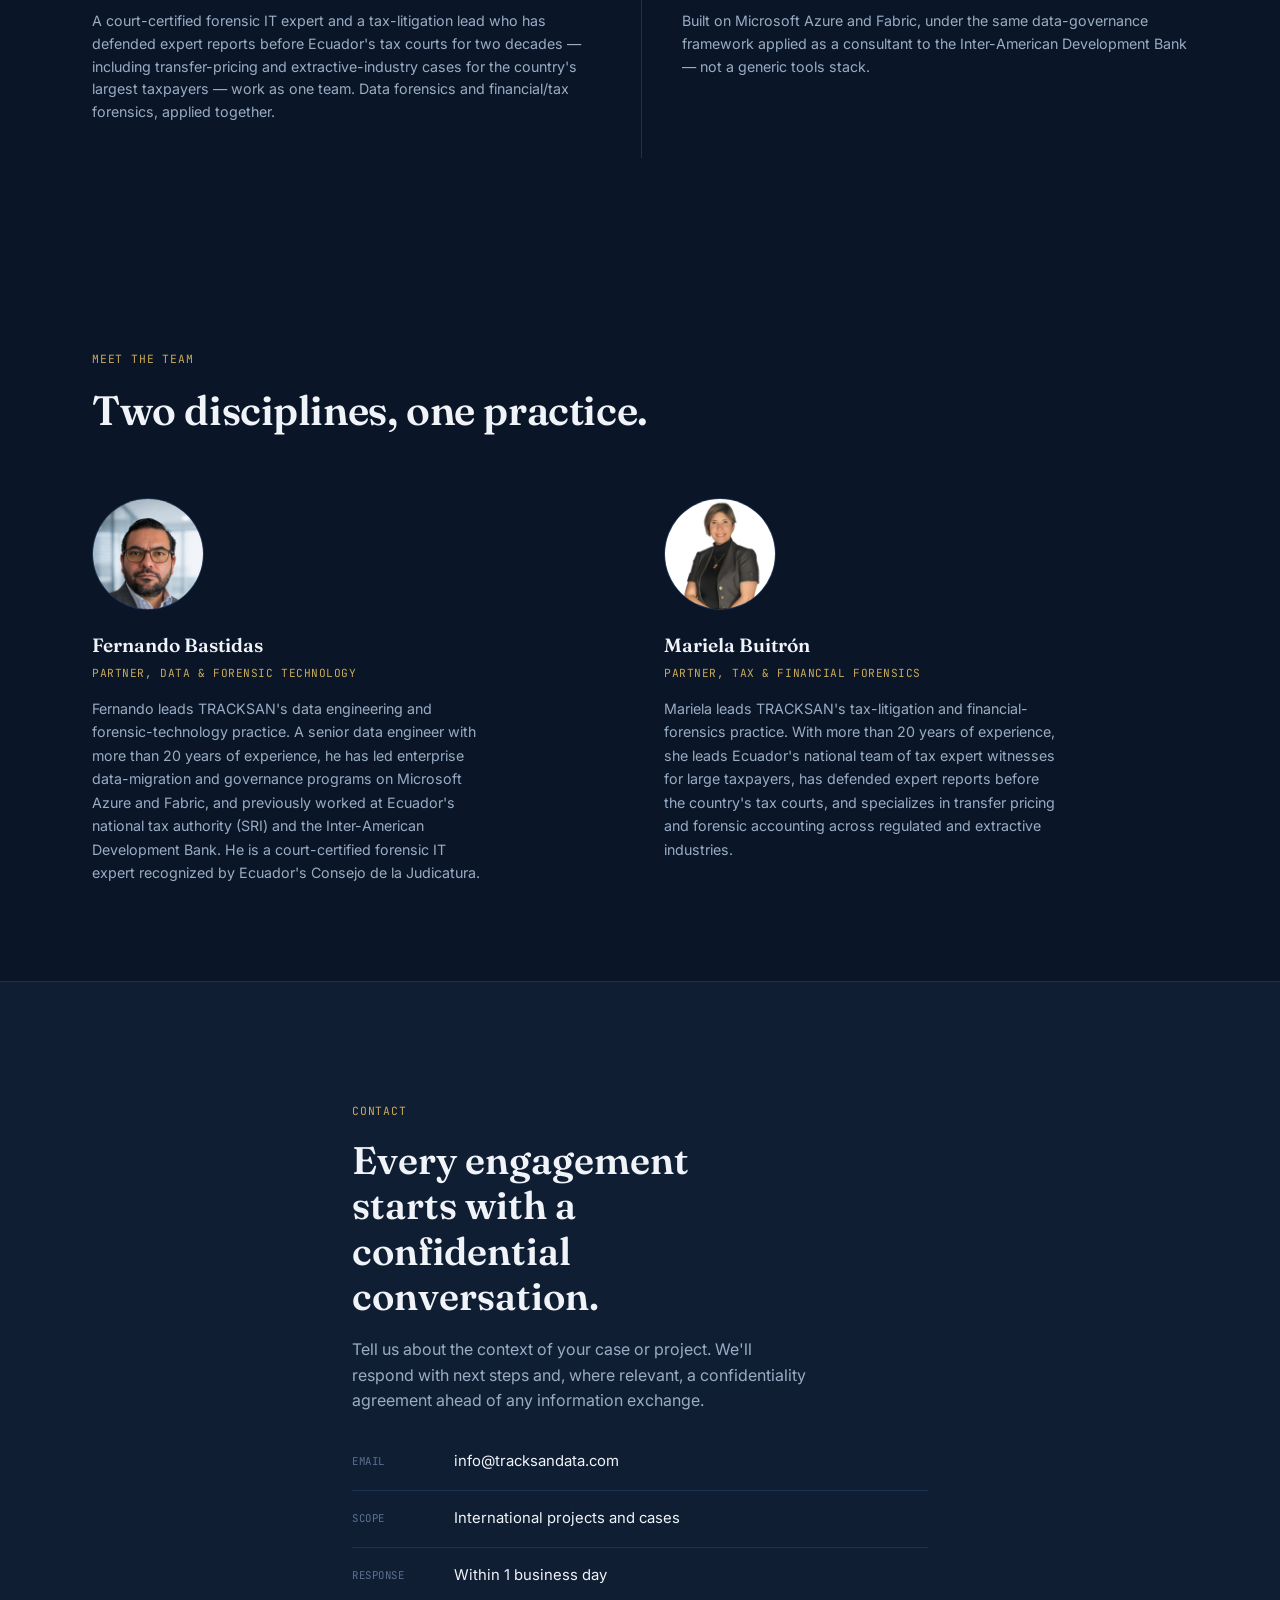
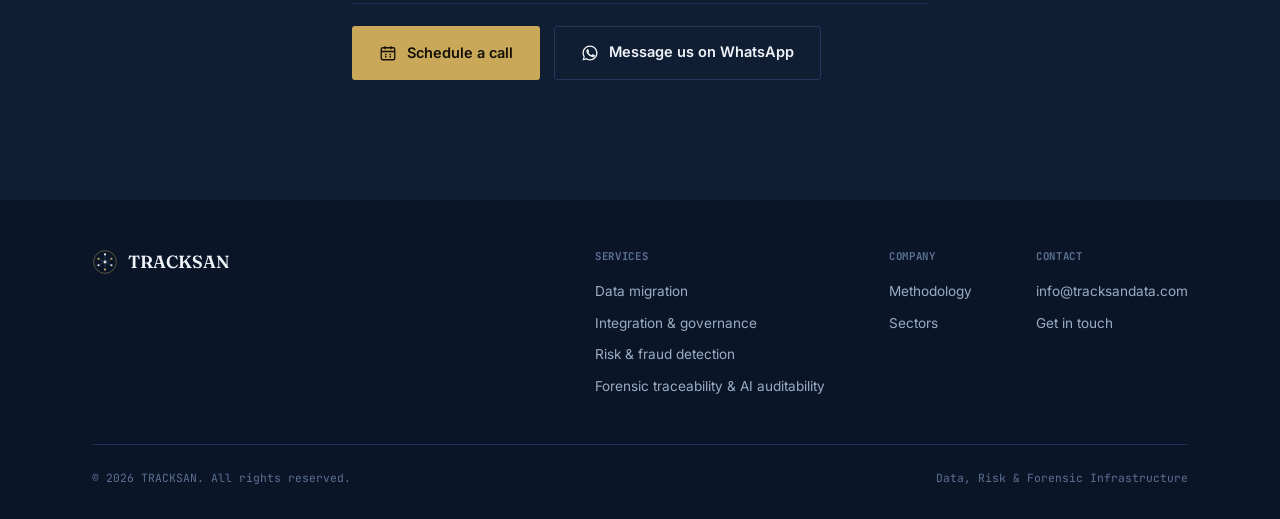
==== commit 54d551c0: "agendar llamadas y bio" ====
--- a/index.html
+++ b/index.html
@@ -37,6 +37,7 @@
         <a href="#practice" data-i18n="nav.services">Services</a>
         <a href="#method" data-i18n="nav.method">Methodology</a>
         <a href="#sectors" data-i18n="nav.sectors">Sectors</a>
+        <a href="#team" data-i18n="nav.team">Team</a>
       </div>
       <div class="nav-right">
         <a href="#contact" class="btn-nav-contact" data-i18n="nav.contact">Contact</a>
@@ -167,7 +168,7 @@
       <div class="service-row reveal">
         <span class="service-num">01</span>
         <div class="service-name" data-i18n="svc.migration.name">Data migration</div>
-        <div class="service-desc" data-i18n="svc.migration.desc">Legacy on-premise systems — Oracle, SQL Server, Sybase and equivalent platforms — moved to Microsoft Azure and Fabric on a lakehouse architecture, with a methodology that preserves full historical integrity and lineage from source to destination.</div>
+        <div class="service-desc" data-i18n="svc.migration.desc">Legacy on-premise systems — Oracle, SQL Server, Sybase and equivalent platforms — moved to modern cloud infrastructure like Microsoft Azure and Fabric on a lakehouse architecture, with a methodology that preserves full historical integrity and lineage from source to destination.</div>
       </div>
       <div class="service-row reveal">
         <span class="service-num">02</span>
@@ -279,6 +280,31 @@
         <span class="why-mark">—</span>
         <h4 data-i18n="why4.h">Azure-first, governed by DAMA-DMBOK</h4>
         <p data-i18n="why4.p">Built on Microsoft Azure and Fabric, under the same data-governance framework applied as a consultant to the Inter-American Development Bank — not a generic tools stack.</p>
+      </div>
+    </div>
+  </div>
+</section>
+
+<!-- ============ TEAM ============ -->
+<section id="team" class="tight">
+  <div class="wrap">
+    <div class="section-head reveal">
+      <span class="kicker" data-i18n="team.kicker">Meet the team</span>
+      <h2 class="section-title" data-i18n="team.title">Two disciplines, one practice.</h2>
+    </div>
+
+    <div class="team-grid">
+      <div class="team-card reveal">
+        <img src="assets/img/fernando.jpg" alt="Fernando Bastidas" class="team-photo" width="120" height="120">
+        <h4 class="team-name">Fernando Bastidas</h4>
+        <span class="team-role" data-i18n="team.fernando.role">Partner, Data &amp; Forensic Technology</span>
+        <p data-i18n="team.fernando.bio">Fernando leads TRACKSAN's data engineering and forensic-technology practice. A senior data engineer with more than 20 years of experience, he has led enterprise data-migration and governance programs on Microsoft Azure and Fabric, and previously worked at Ecuador's national tax authority (SRI) and the Inter-American Development Bank. He is a court-certified forensic IT expert recognized by Ecuador's Consejo de la Judicatura.</p>
+      </div>
+      <div class="team-card reveal">
+        <img src="assets/img/mariela.jpg" alt="Mariela Buitrón" class="team-photo" width="120" height="120">
+        <h4 class="team-name">Mariela Buitrón</h4>
+        <span class="team-role" data-i18n="team.mariela.role">Partner, Tax &amp; Financial Forensics</span>
+        <p data-i18n="team.mariela.bio">Mariela leads TRACKSAN's tax-litigation and financial-forensics practice. With more than 20 years of experience, she leads Ecuador's national team of tax expert witnesses for large taxpayers, has defended expert reports before the country's tax courts, and specializes in transfer pricing and forensic accounting across regulated and extractive industries.</p>
       </div>
     </div>
   </div>
@@ -298,10 +324,17 @@
         <div class="contact-method"><span class="lbl" data-i18n="contact.response">Response</span> <span data-i18n="contact.responseval">Within 1 business day</span></div>
       </div>
 
-      <a href="https://wa.me/18583650095" target="_blank" rel="noopener" class="btn btn-ghost btn-whatsapp">
-        <svg width="18" height="18" viewBox="0 0 24 24" fill="currentColor" aria-hidden="true"><path d="M17.5 14.4c-.3-.1-1.6-.8-1.9-.9-.3-.1-.4-.1-.6.1-.2.3-.7.9-.8 1-.2.2-.3.2-.5.1-.3-.1-1.2-.4-2.2-1.4-.8-.7-1.4-1.6-1.5-1.9-.2-.3 0-.5.1-.6.1-.1.3-.3.4-.5.1-.1.2-.3.2-.4.1-.2 0-.3 0-.5-.1-.1-.6-1.5-.8-2-.2-.5-.4-.4-.6-.4h-.5c-.2 0-.5.1-.7.3-.2.3-1 1-1 2.3 0 1.4 1 2.7 1.1 2.9.1.2 2 3 4.8 4.3.7.3 1.2.5 1.6.6.7.2 1.3.2 1.8.1.5-.1 1.6-.7 1.9-1.3.2-.6.2-1.1.2-1.3 0-.1-.2-.2-.5-.3z"/><path d="M12 2C6.5 2 2 6.5 2 12c0 1.9.5 3.6 1.4 5.1L2 22l5.1-1.3C8.6 21.5 10.3 22 12 22c5.5 0 10-4.5 10-10S17.5 2 12 2zm0 18.2c-1.6 0-3.1-.4-4.4-1.2l-.3-.2-3 .8.8-2.9-.2-.3C4.2 15 3.8 13.5 3.8 12c0-4.5 3.7-8.2 8.2-8.2s8.2 3.7 8.2 8.2-3.7 8.2-8.2 8.2z"/></svg>
-        <span data-i18n="contact.whatsapp">Message us on WhatsApp</span>
-      </a>
+      <div class="contact-actions">
+        <button type="button" class="btn btn-primary btn-schedule" data-cal-namespace="consultation" data-cal-link="fernando-j.-bastidas-zyu76y" data-cal-config='{"layout":"month_view"}'>
+          <svg width="18" height="18" viewBox="0 0 24 24" fill="none" stroke="currentColor" stroke-width="1.8" aria-hidden="true"><rect x="3" y="5" width="18" height="16" rx="2"/><path d="M3 10h18M8 3v4M16 3v4"/><path d="M8 14h2M8 17h2M14 14h2M14 17h2"/></svg>
+          <span data-i18n="contact.schedule">Schedule a call</span>
+        </button>
+
+        <a href="https://wa.me/18583650095" target="_blank" rel="noopener" class="btn btn-ghost btn-whatsapp">
+          <svg width="18" height="18" viewBox="0 0 24 24" fill="currentColor" aria-hidden="true"><path d="M17.5 14.4c-.3-.1-1.6-.8-1.9-.9-.3-.1-.4-.1-.6.1-.2.3-.7.9-.8 1-.2.2-.3.2-.5.1-.3-.1-1.2-.4-2.2-1.4-.8-.7-1.4-1.6-1.5-1.9-.2-.3 0-.5.1-.6.1-.1.3-.3.4-.5.1-.1.2-.3.2-.4.1-.2 0-.3 0-.5-.1-.1-.6-1.5-.8-2-.2-.5-.4-.4-.6-.4h-.5c-.2 0-.5.1-.7.3-.2.3-1 1-1 2.3 0 1.4 1 2.7 1.1 2.9.1.2 2 3 4.8 4.3.7.3 1.2.5 1.6.6.7.2 1.3.2 1.8.1.5-.1 1.6-.7 1.9-1.3.2-.6.2-1.1.2-1.3 0-.1-.2-.2-.5-.3z"/><path d="M12 2C6.5 2 2 6.5 2 12c0 1.9.5 3.6 1.4 5.1L2 22l5.1-1.3C8.6 21.5 10.3 22 12 22c5.5 0 10-4.5 10-10S17.5 2 12 2zm0 18.2c-1.6 0-3.1-.4-4.4-1.2l-.3-.2-3 .8.8-2.9-.2-.3C4.2 15 3.8 13.5 3.8 12c0-4.5 3.7-8.2 8.2-8.2s8.2 3.7 8.2 8.2-3.7 8.2-8.2 8.2z"/></svg>
+          <span data-i18n="contact.whatsapp">Message us on WhatsApp</span>
+        </a>
+      </div>
     </div>
   </div>
 </section>
@@ -340,7 +373,7 @@
         <div class="footer-col">
           <h5 data-i18n="foot.contact">Contact</h5>
           <a href="mailto:info@tracksandata.com">info@tracksandata.com</a>
-          <a href="#contact" data-i18n="foot.form">Contact form</a>
+          <a href="#contact" data-i18n="foot.form">Get in touch</a>
         </div>
       </div>
     </div>
@@ -353,5 +386,16 @@
 
 <script src="assets/js/main.js"></script>
 
+<script type="text/javascript">
+  (function (C, A, L) { let p = function (a, ar) { a.q.push(ar); }; let d = C.document; C.Cal = C.Cal || function () { let cal = C.Cal; let ar = arguments; if (!cal.loaded) { cal.ns = {}; cal.q = cal.q || []; d.head.appendChild(d.createElement("script")).src = A; cal.loaded = true; } if (ar[0] === L) { const api = function () { p(api, arguments); }; const namespace = ar[1]; api.q = api.q || []; if (typeof namespace === "string") { cal.ns[namespace] = cal.ns[namespace] || api; p(cal.ns[namespace], ar); p(cal, ["initNamespace", namespace]); } else p(cal, ar); return; } p(cal, ar); }; })(window, "https://app.cal.com/embed/embed.js", "init");
+  Cal("init", "consultation", {origin: "https://cal.com"});
+  Cal.ns["consultation"]("ui", {
+    "theme": "dark",
+    "styles": {"branding": {"brandColor": "#C9A959"}},
+    "hideEventTypeDetails": false,
+    "layout": "month_view"
+  });
+</script>
+
 </body>
 </html>
--- a/assets/css/styles.css
+++ b/assets/css/styles.css
@@ -310,6 +310,21 @@
     .why-item:nth-child(odd){ padding-right:0; }
   }
 
+  .team-grid{ display:grid; grid-template-columns:repeat(2, 1fr); gap:48px; }
+  .team-photo{
+    width:112px; height:112px; border-radius:50%; object-fit:cover;
+    margin-bottom:20px; border:1px solid var(--border-strong);
+  }
+  .team-name{ font-family:var(--font-display); font-size:1.2rem; font-weight:600; margin-bottom:4px; }
+  .team-role{
+    display:block; font-family:var(--font-mono); font-size:0.7rem; color:var(--gold);
+    text-transform:uppercase; letter-spacing:0.05em; margin-bottom:14px;
+  }
+  .team-card p{ color:var(--text-dim); font-size:0.89rem; line-height:1.65; max-width:44ch; }
+  @media(max-width:720px){
+    .team-grid{ grid-template-columns:1fr; gap:40px; }
+  }
+
   /* ===================== CONTACT ===================== */
   #contact{ background:var(--surface); border-top:1px solid var(--border); }
   .contact-grid{ display:grid; grid-template-columns:1fr; max-width:640px; }
@@ -328,7 +343,8 @@
     text-transform:uppercase; letter-spacing:0.05em; width:90px; flex-shrink:0;
   }
   .contact-method a:hover{ color:var(--gold); text-decoration:underline; }
-  .btn-whatsapp{ display:inline-flex; align-items:center; gap:10px; margin-top:22px; }
+  .contact-actions{ display:flex; flex-wrap:wrap; gap:14px; margin-top:22px; }
+  .btn-whatsapp, .btn-schedule{ display:inline-flex; align-items:center; gap:10px; }
 
   /* ===================== FOOTER ===================== */
   footer{ padding:48px 0 32px; }
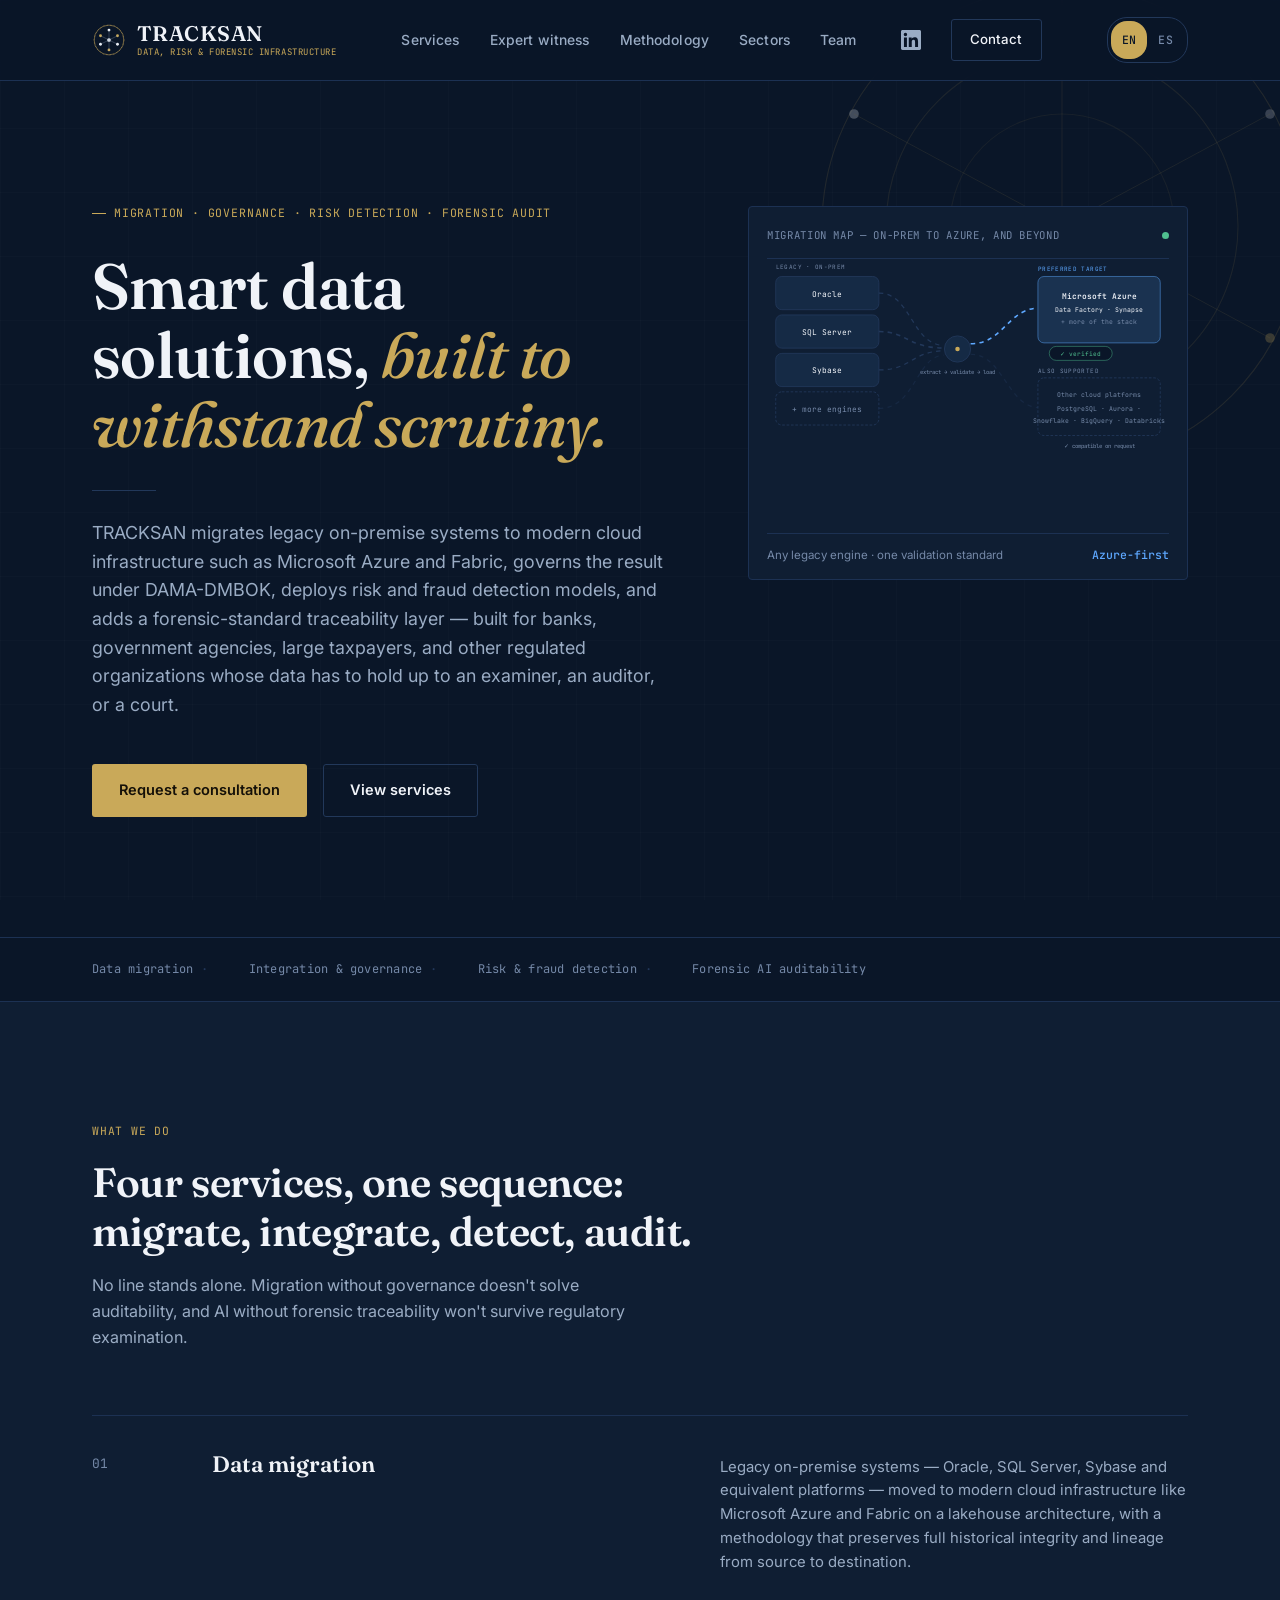
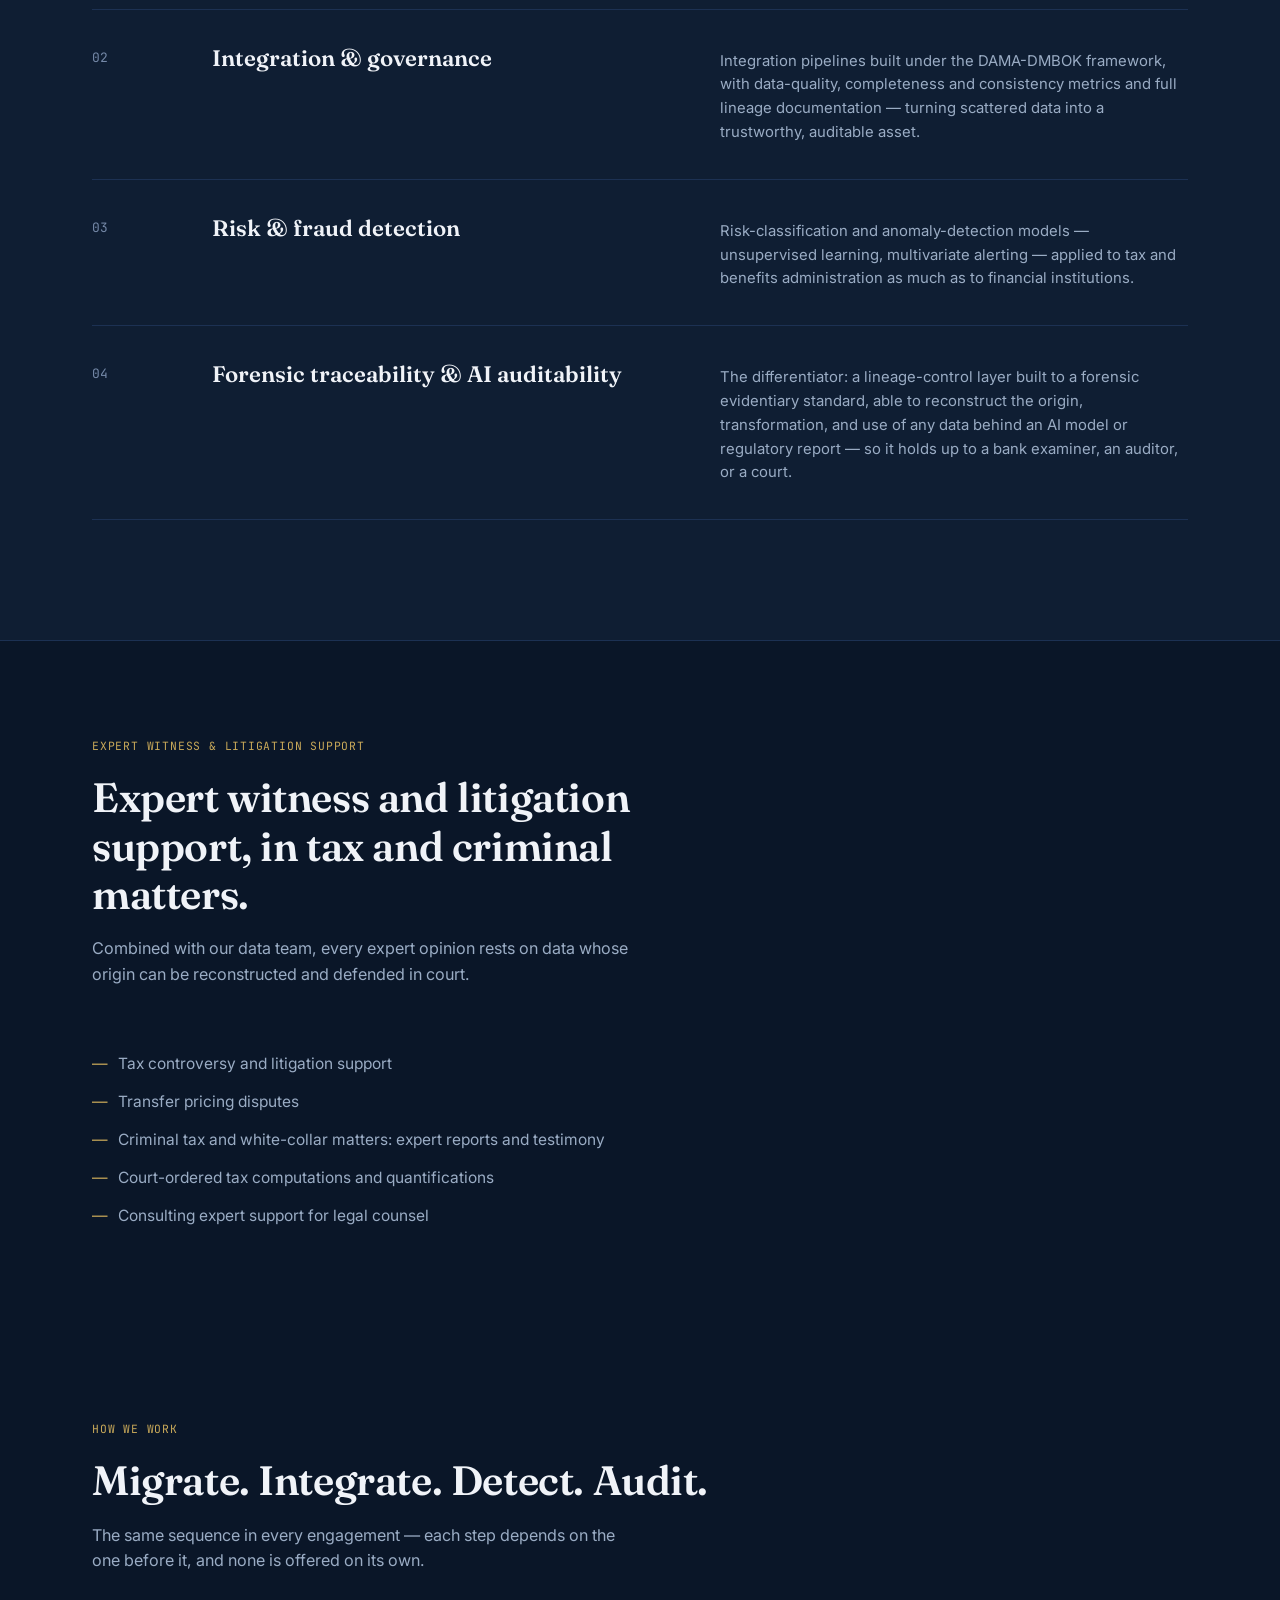
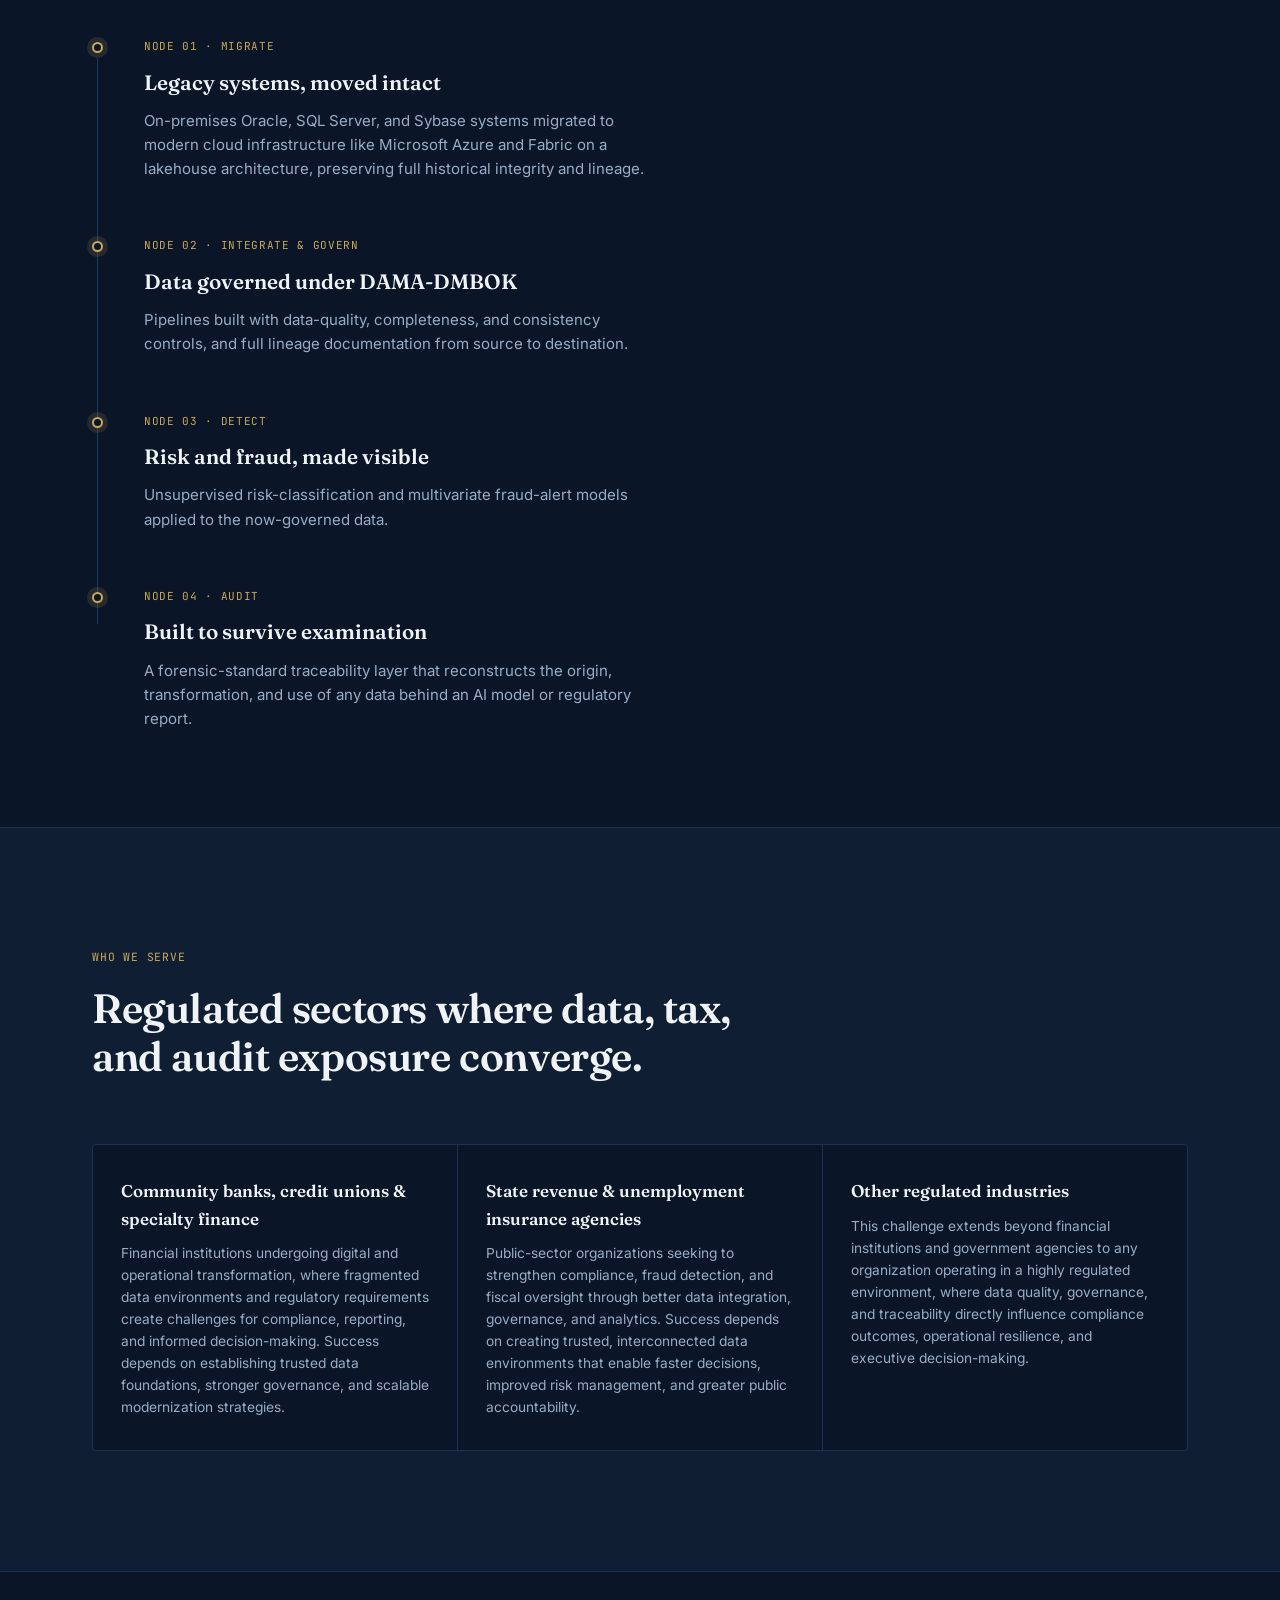
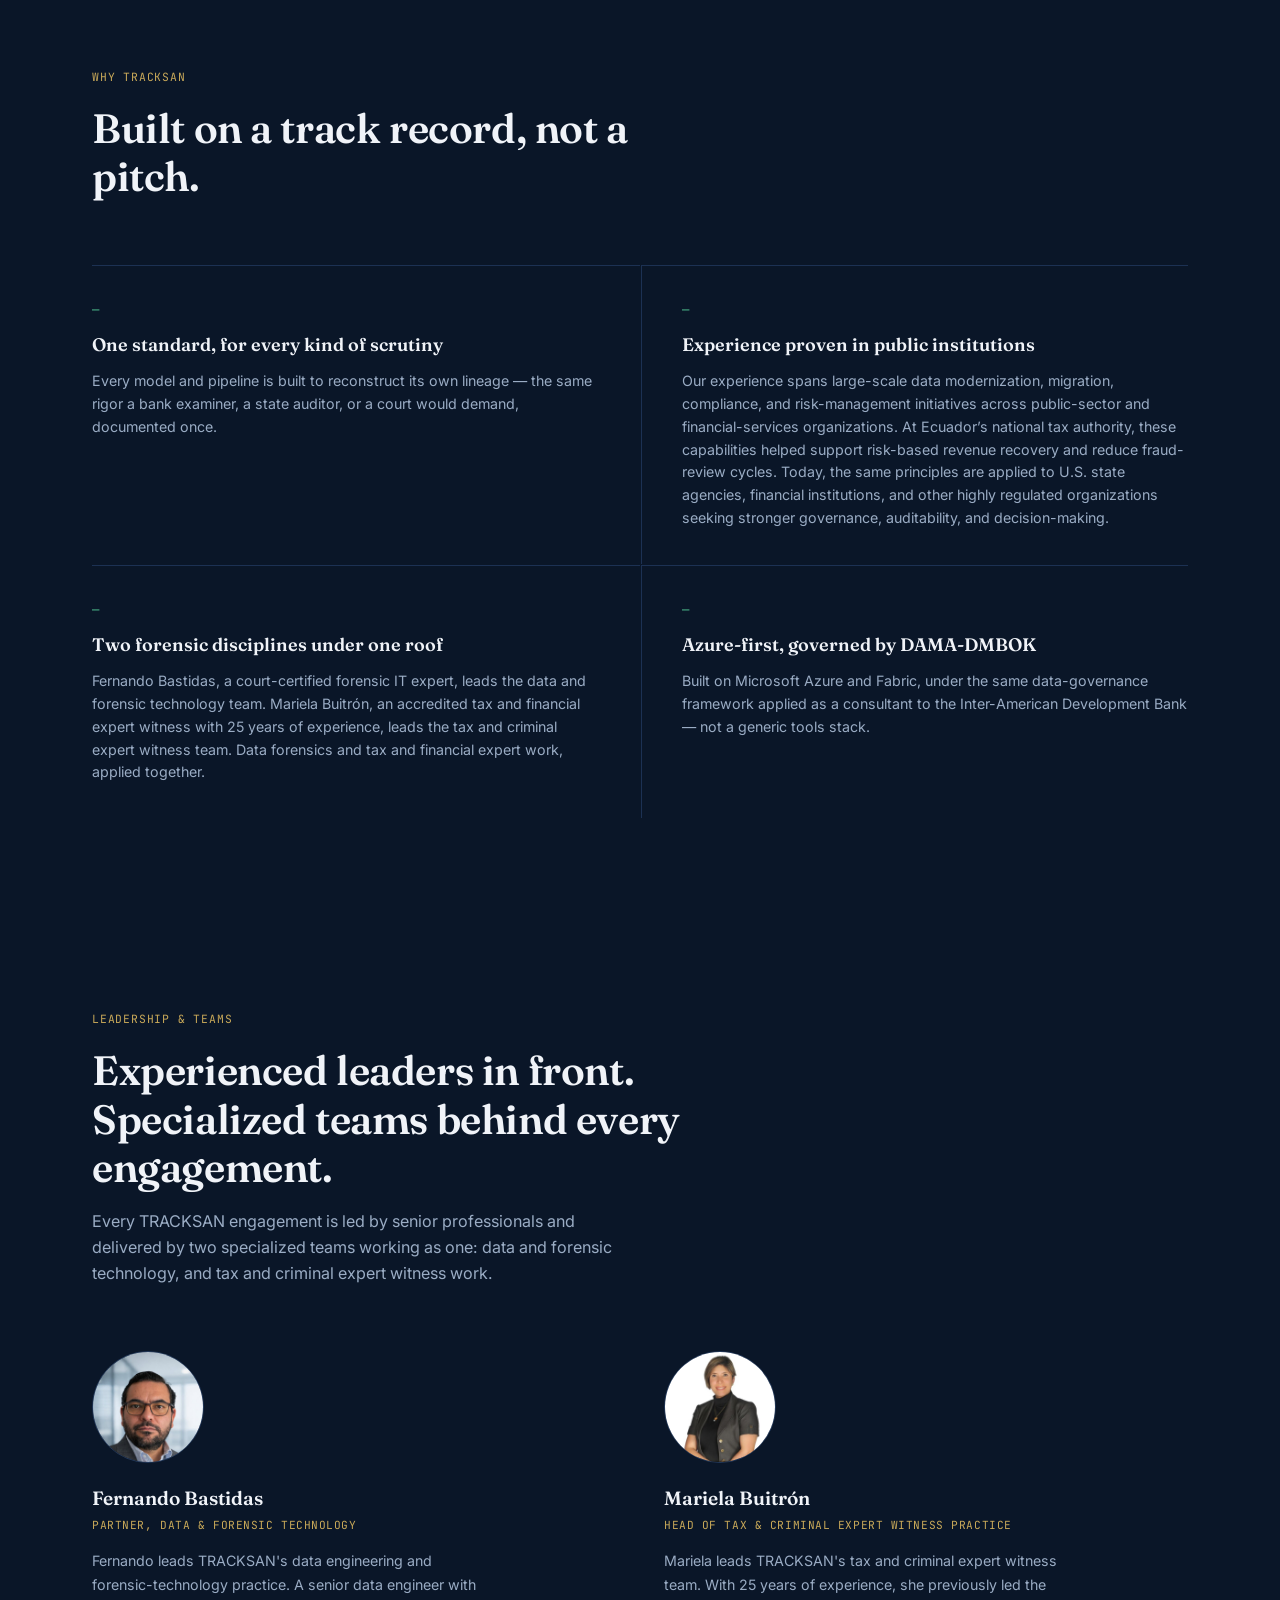
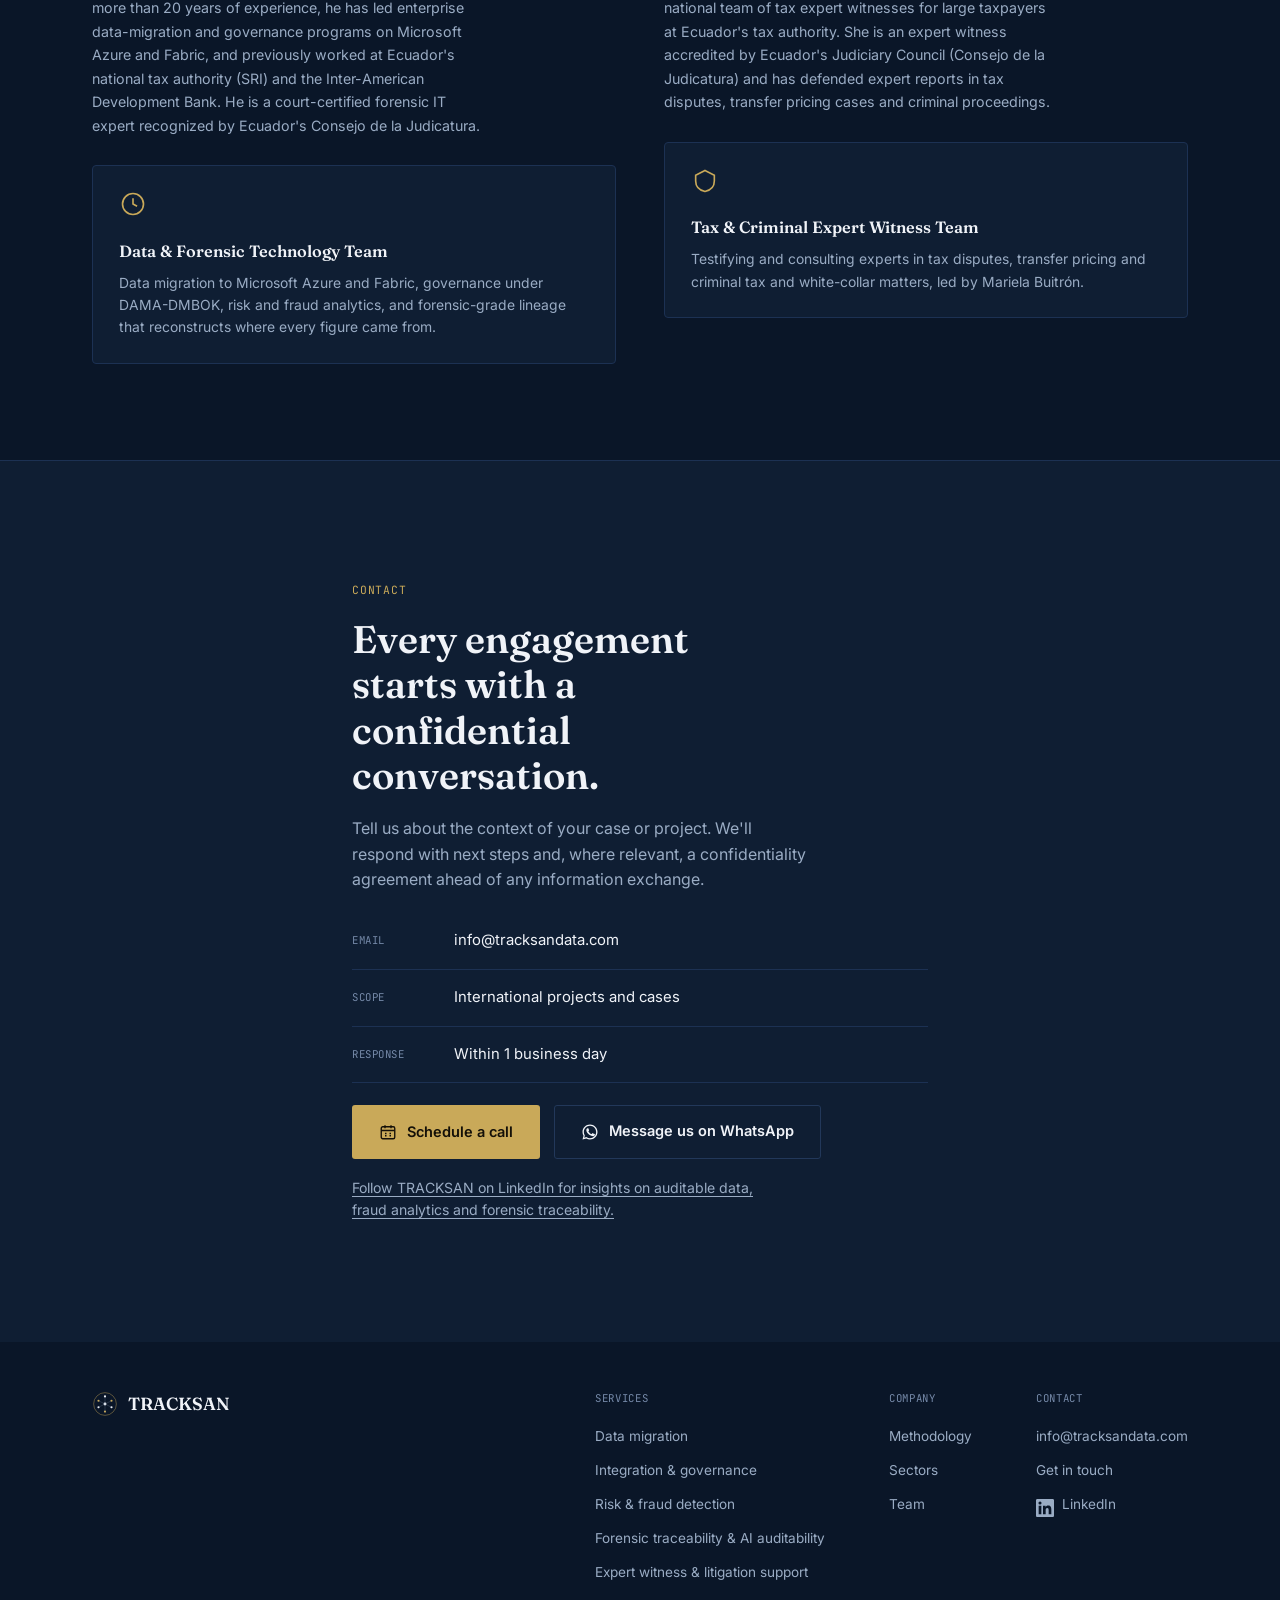
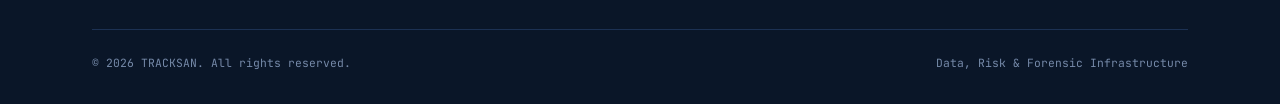
==== commit 7d3d238d: "version mariela" ====
--- a/index.html
+++ b/index.html
@@ -3,15 +3,79 @@
 <head>
 <meta charset="UTF-8">
 <meta name="viewport" content="width=device-width, initial-scale=1.0">
-<title>TRACKSAN — Auditable Data Infrastructure for Banks, Government &amp; Beyond </title>
+<title>TRACKSAN — Auditable Data Infrastructure for Banks, Government &amp; Beyond</title>
 <meta name="description" content="TRACKSAN migrates legacy data to modern cloud infrastructure like Azure and Fabric, governs it under DAMA-DMBOK, deploys risk and fraud detection, and adds forensic-grade traceability for community banks, credit unions, and state government agencies.">
+
+<link rel="canonical" href="https://www.tracksandata.com/">
+<link rel="alternate" hreflang="en" href="https://www.tracksandata.com/">
+<link rel="alternate" hreflang="es" href="https://www.tracksandata.com/es/">
+<link rel="alternate" hreflang="x-default" href="https://www.tracksandata.com/">
+
+<meta property="og:type" content="website">
+<meta property="og:site_name" content="TRACKSAN">
+<meta property="og:title" content="TRACKSAN — Auditable Data Infrastructure for Banks, Government &amp; Beyond">
+<meta property="og:description" content="We migrate legacy data to Azure and Fabric, govern it under DAMA-DMBOK, detect risk and fraud, and add forensic-grade traceability for regulated organizations.">
+<meta property="og:url" content="https://www.tracksandata.com/">
+<meta property="og:image" content="https://www.tracksandata.com/assets/img/og-tracksan.png">
+<meta property="og:image:width" content="1200">
+<meta property="og:image:height" content="627">
+<meta property="og:image:alt" content="TRACKSAN — Smart data solutions, built to withstand scrutiny.">
+<meta property="og:locale" content="en_US">
+<meta property="og:locale:alternate" content="es_LA">
+<meta name="twitter:card" content="summary_large_image">
+<meta name="twitter:title" content="TRACKSAN — Auditable Data Infrastructure">
+<meta name="twitter:description" content="Data migration, governance, fraud detection and forensic traceability for regulated organizations.">
+<meta name="twitter:image" content="https://www.tracksandata.com/assets/img/og-tracksan.png">
+
+<link rel="icon" href="/favicon.svg" type="image/svg+xml">
+<link rel="icon" href="/favicon-32.png" sizes="32x32" type="image/png">
+<link rel="apple-touch-icon" href="/apple-touch-icon.png">
+<meta name="theme-color" content="#0A1628">
 
 <link rel="preconnect" href="https://fonts.googleapis.com">
 <link rel="preconnect" href="https://fonts.gstatic.com" crossorigin>
 <link href="https://fonts.googleapis.com/css2?family=Fraunces:opsz,wght@9..144,400;9..144,500;9..144,600;9..144,700&family=Inter:wght@400;500;600;700&family=JetBrains+Mono:wght@400;500&display=swap" rel="stylesheet">
 <link rel="stylesheet" href="assets/css/styles.css">
+
+<script type="application/ld+json">
+{
+  "@context": "https://schema.org",
+  "@type": "ProfessionalService",
+  "@id": "https://www.tracksandata.com/#organization",
+  "name": "TRACKSAN",
+  "url": "https://www.tracksandata.com/",
+  "image": "https://www.tracksandata.com/assets/img/og-tracksan.png",
+  "description": "Auditable data infrastructure for banks, government agencies and regulated organizations: data migration to Azure and Fabric, governance under DAMA-DMBOK, risk and fraud detection, and forensic traceability.",
+  "email": "info@tracksandata.com",
+  "telephone": "+1-858-365-0095",
+  "areaServed": [
+    { "@type": "Country", "name": "United States" },
+    { "@type": "Place", "name": "Latin America" }
+  ],
+  "knowsAbout": [
+    "Data migration", "Microsoft Azure", "Microsoft Fabric", "Data governance",
+    "DAMA-DMBOK", "Fraud detection", "Risk analytics", "Forensic traceability",
+    "AI auditability", "Expert witness services", "Tax controversy and litigation support",
+    "Criminal tax and white-collar matters", "Transfer pricing disputes"
+  ],
+  "sameAs": ["https://www.linkedin.com/company/105199540/"],
+  "employee": [
+    {
+      "@type": "Person",
+      "name": "Fernando Bastidas",
+      "jobTitle": "Partner, Data & Forensic Technology"
+    },
+    {
+      "@type": "Person",
+      "name": "Mariela Buitrón",
+      "jobTitle": "Head of Tax & Criminal Expert Witness Practice"
+    }
+  ]
+}
+</script>
 </head>
 <body>
+<a class="skip-link" href="#main" data-i18n="a11y.skip">Skip to content</a>
 
 <!-- ============ TOPBAR ============ -->
 <header class="top">
@@ -35,19 +99,25 @@
     <nav class="main-nav" id="mainNav">
       <div class="nav-links">
         <a href="#practice" data-i18n="nav.services">Services</a>
+        <a href="#expertwitness" data-i18n="nav.expertwitness">Expert witness</a>
         <a href="#method" data-i18n="nav.method">Methodology</a>
         <a href="#sectors" data-i18n="nav.sectors">Sectors</a>
         <a href="#team" data-i18n="nav.team">Team</a>
       </div>
       <div class="nav-right">
+        <a class="social-link" href="https://www.linkedin.com/company/105199540/" target="_blank" rel="noopener" aria-label="TRACKSAN on LinkedIn">
+          <svg aria-hidden="true" width="20" height="20" viewBox="0 0 24 24" fill="currentColor">
+            <path d="M20.45 20.45h-3.56v-5.57c0-1.33-.02-3.04-1.85-3.04-1.85 0-2.14 1.45-2.14 2.94v5.67H9.34V9h3.42v1.56h.05c.48-.9 1.64-1.85 3.37-1.85 3.6 0 4.27 2.37 4.27 5.46v6.28zM5.34 7.43a2.06 2.06 0 1 1 0-4.13 2.06 2.06 0 0 1 0 4.13zM7.12 20.45H3.56V9h3.56v11.45zM22.22 0H1.77C.79 0 0 .77 0 1.73v20.54C0 23.23.79 24 1.77 24h20.45c.98 0 1.78-.77 1.78-1.73V1.73C24 .77 23.2 0 22.22 0z"/>
+          </svg>
+        </a>
         <a href="#contact" class="btn-nav-contact" data-i18n="nav.contact">Contact</a>
       </div>
     </nav>
 
     <div style="display:flex; align-items:center; gap:14px;">
       <div class="lang-toggle" role="group" aria-label="Language">
-        <button type="button" id="langEN" class="active" onclick="setLang('en')">EN</button>
-        <button type="button" id="langES" onclick="setLang('es')">ES</button>
+        <a href="/" id="langEN" class="active">EN</a>
+        <a href="/es/" id="langES">ES</a>
       </div>
       <button class="nav-toggle" id="navToggle" aria-label="Open menu">
         <svg width="22" height="22" viewBox="0 0 24 24" fill="none" stroke="currentColor" stroke-width="1.8"><line x1="3" y1="6" x2="21" y2="6"/><line x1="3" y1="12" x2="21" y2="12"/><line x1="3" y1="18" x2="21" y2="18"/></svg>
@@ -56,6 +126,7 @@
   </div>
 </header>
 
+<main id="main">
 <!-- ============ HERO ============ -->
 <div id="top"></div>
 <section class="hero">
@@ -77,7 +148,8 @@
       <span class="eyebrow" data-i18n="hero.eyebrow">Migration · Governance · Risk Detection · Forensic Audit</span>
       <h1 class="hero-title" data-i18n="hero.title">Smart data solutions, <em>built to withstand scrutiny.</em></h1>
       <div class="hero-rule"></div>
-      <p class="hero-lede" data-i18n="hero.lede">TRACKSAN migrates legacy on-premise systems to modern cloud infrastructure such as Microsoft Azure and Fabric, governs the result under DAMA-DMBOK, deploys risk and fraud detection models, and adds a forensic-standard traceability layer — built for banks, government agencies, large taxpayers, and other regulated organizations whose data has to hold up to an examiner, an auditor, or a court.</p>
+      <p class="hero-lede hero-lede-full" data-i18n="hero.lede">TRACKSAN migrates legacy on-premise systems to modern cloud infrastructure such as Microsoft Azure and Fabric, governs the result under DAMA-DMBOK, deploys risk and fraud detection models, and adds a forensic-standard traceability layer — built for banks, government agencies, large taxpayers, and other regulated organizations whose data has to hold up to an examiner, an auditor, or a court.</p>
+      <p class="hero-lede hero-lede-short" data-i18n="hero.lede.short">We migrate, govern, monitor and audit regulated data, so every figure can be traced to its origin before an examiner, an auditor or a court.</p>
       <div class="hero-cta-row">
         <a href="#contact" class="btn btn-primary" data-i18n="hero.cta1">Request a consultation</a>
         <a href="#practice" class="btn btn-ghost" data-i18n="hero.cta2">View services</a>
@@ -189,6 +261,24 @@
   </div>
 </section>
 
+<!-- ============ EXPERT WITNESS ============ -->
+<section id="expertwitness" class="tight">
+  <div class="wrap">
+    <div class="section-head reveal">
+      <span class="kicker" data-i18n="ew.kicker">Expert witness &amp; litigation support</span>
+      <h2 class="section-title" data-i18n="ew.title">Expert witness and litigation support, in tax and criminal matters.</h2>
+      <p class="section-sub" data-i18n="ew.sub">Combined with our data team, every expert opinion rests on data whose origin can be reconstructed and defended in court.</p>
+    </div>
+    <ul class="ew-list reveal">
+      <li data-i18n="ew.item1">Tax controversy and litigation support</li>
+      <li data-i18n="ew.item2">Transfer pricing disputes</li>
+      <li data-i18n="ew.item3">Criminal tax and white-collar matters: expert reports and testimony</li>
+      <li data-i18n="ew.item4">Court-ordered tax computations and quantifications</li>
+      <li data-i18n="ew.item5">Consulting expert support for legal counsel</li>
+    </ul>
+  </div>
+</section>
+
 <!-- ============ METHOD ============ -->
 <section id="method" class="tight">
   <div class="wrap">
@@ -237,15 +327,15 @@
 
     <div class="sector-grid reveal">
       <div class="sector-cell">
-        <h4 data-i18n="sec1.h">Community banks, credit unions &amp; specialty finance</h4>
+        <h3 data-i18n="sec1.h">Community banks, credit unions &amp; specialty finance</h3>
         <p data-i18n="sec1.p">Financial institutions undergoing digital and operational transformation, where fragmented data environments and regulatory requirements create challenges for compliance, reporting, and informed decision-making. Success depends on establishing trusted data foundations, stronger governance, and scalable modernization strategies.</p>
       </div>
       <div class="sector-cell">
-        <h4 data-i18n="sec2.h">State revenue &amp; unemployment insurance agencies</h4>
+        <h3 data-i18n="sec2.h">State revenue &amp; unemployment insurance agencies</h3>
         <p data-i18n="sec2.p">Public-sector organizations seeking to strengthen compliance, fraud detection, and fiscal oversight through better data integration, governance, and analytics. Success depends on creating trusted, interconnected data environments that enable faster decisions, improved risk management, and greater public accountability.</p>
       </div>
       <div class="sector-cell">
-        <h4 data-i18n="sec3.h">Other regulated industries</h4>
+        <h3 data-i18n="sec3.h">Other regulated industries</h3>
         <p data-i18n="sec3.p">This challenge extends beyond financial institutions and government agencies to any organization operating in a highly regulated environment, where data quality, governance, and traceability directly influence compliance outcomes, operational resilience, and executive decision-making.</p>
       </div>
     </div>
@@ -263,22 +353,22 @@
     <div class="why-grid">
       <div class="why-item reveal">
         <span class="why-mark">—</span>
-        <h4 data-i18n="why1.h">One standard, for every kind of scrutiny</h4>
+        <h3 data-i18n="why1.h">One standard, for every kind of scrutiny</h3>
         <p data-i18n="why1.p">Every model and pipeline is built to reconstruct its own lineage — the same rigor a bank examiner, a state auditor, or a court would demand, documented once.</p>
       </div>
       <div class="why-item reveal">
         <span class="why-mark">—</span>
-        <h4 data-i18n="why2.h">A track record with numbers behind it</h4>
-        <p data-i18n="why2.p">Our experience spans large-scale data modernization, migration, compliance, and risk-management initiatives across public-sector and financial-services organizations. At Ecuador’s national tax authority, these capabilities helped support risk-based revenue recovery and significantly reduce fraud-review cycles. Today, the same principles are applied to U.S. state agencies, financial institutions, and other highly regulated organizations seeking stronger governance, auditability, and decision-making.</p>
+        <h3 data-i18n="why2.h">Experience proven in public institutions</h3>
+        <p data-i18n="why2.p">Our experience spans large-scale data modernization, migration, compliance, and risk-management initiatives across public-sector and financial-services organizations. At Ecuador’s national tax authority, these capabilities helped support risk-based revenue recovery and reduce fraud-review cycles. Today, the same principles are applied to U.S. state agencies, financial institutions, and other highly regulated organizations seeking stronger governance, auditability, and decision-making.</p>
       </div>
       <div class="why-item reveal">
         <span class="why-mark">—</span>
-        <h4 data-i18n="why3.h">Two forensic disciplines under one roof</h4>
-        <p data-i18n="why3.p">A court-certified forensic IT expert and a tax-litigation lead who has defended expert reports before Ecuador's tax courts for two decades — including transfer-pricing and extractive-industry cases for the country's largest taxpayers — work as one team. Data forensics and financial/tax forensics, applied together.</p>
+        <h3 data-i18n="why3.h">Two forensic disciplines under one roof</h3>
+        <p data-i18n="why3.p">Fernando Bastidas, a court-certified forensic IT expert, leads the data and forensic technology team. Mariela Buitrón, an accredited tax and financial expert witness with 25 years of experience, leads the tax and criminal expert witness team. Data forensics and tax and financial expert work, applied together.</p>
       </div>
       <div class="why-item reveal">
         <span class="why-mark">—</span>
-        <h4 data-i18n="why4.h">Azure-first, governed by DAMA-DMBOK</h4>
+        <h3 data-i18n="why4.h">Azure-first, governed by DAMA-DMBOK</h3>
         <p data-i18n="why4.p">Built on Microsoft Azure and Fabric, under the same data-governance framework applied as a consultant to the Inter-American Development Bank — not a generic tools stack.</p>
       </div>
     </div>
@@ -289,22 +379,37 @@
 <section id="team" class="tight">
   <div class="wrap">
     <div class="section-head reveal">
-      <span class="kicker" data-i18n="team.kicker">Meet the team</span>
-      <h2 class="section-title" data-i18n="team.title">Two disciplines, one practice.</h2>
+      <span class="kicker" data-i18n="team.kicker">Leadership &amp; teams</span>
+      <h2 class="section-title" data-i18n="team.title">Experienced leaders in front. Specialized teams behind every engagement.</h2>
+      <p class="section-sub" data-i18n="team.sub">Every TRACKSAN engagement is led by senior professionals and delivered by two specialized teams working as one: data and forensic technology, and tax and criminal expert witness work.</p>
     </div>
 
     <div class="team-grid">
-      <div class="team-card reveal">
-        <img src="assets/img/fernando.jpg" alt="Fernando Bastidas" class="team-photo" width="120" height="120">
-        <h4 class="team-name">Fernando Bastidas</h4>
-        <span class="team-role" data-i18n="team.fernando.role">Partner, Data &amp; Forensic Technology</span>
-        <p data-i18n="team.fernando.bio">Fernando leads TRACKSAN's data engineering and forensic-technology practice. A senior data engineer with more than 20 years of experience, he has led enterprise data-migration and governance programs on Microsoft Azure and Fabric, and previously worked at Ecuador's national tax authority (SRI) and the Inter-American Development Bank. He is a court-certified forensic IT expert recognized by Ecuador's Consejo de la Judicatura.</p>
-      </div>
-      <div class="team-card reveal">
-        <img src="assets/img/mariela.jpg" alt="Mariela Buitrón" class="team-photo" width="120" height="120">
-        <h4 class="team-name">Mariela Buitrón</h4>
-        <span class="team-role" data-i18n="team.mariela.role">Partner, Tax &amp; Financial Forensics</span>
-        <p data-i18n="team.mariela.bio">Mariela leads TRACKSAN's tax-litigation and financial-forensics practice. With more than 20 years of experience, she leads Ecuador's national team of tax expert witnesses for large taxpayers, has defended expert reports before the country's tax courts, and specializes in transfer pricing and forensic accounting across regulated and extractive industries.</p>
+      <div class="team-col reveal">
+        <div class="team-card">
+          <img src="assets/img/fernando.jpg" alt="Fernando Bastidas, Partner, Data &amp; Forensic Technology" class="team-photo" width="120" height="120" loading="lazy" decoding="async">
+          <h3 class="team-name">Fernando Bastidas</h3>
+          <span class="team-role" data-i18n="team.fernando.role">Partner, Data &amp; Forensic Technology</span>
+          <p data-i18n="team.fernando.bio">Fernando leads TRACKSAN's data engineering and forensic-technology practice. A senior data engineer with more than 20 years of experience, he has led enterprise data-migration and governance programs on Microsoft Azure and Fabric, and previously worked at Ecuador's national tax authority (SRI) and the Inter-American Development Bank. He is a court-certified forensic IT expert recognized by Ecuador's Consejo de la Judicatura.</p>
+        </div>
+        <div class="team-unit">
+          <svg class="team-unit-icon" width="28" height="28" viewBox="0 0 24 24" fill="none" stroke="#C9A959" stroke-width="1.4" aria-hidden="true"><circle cx="12" cy="12" r="9"/><path d="M12 7v5l3.5 2"/></svg>
+          <h3 data-i18n="team.unit1.name">Data &amp; Forensic Technology Team</h3>
+          <p data-i18n="team.unit1.desc">Data migration to Microsoft Azure and Fabric, governance under DAMA-DMBOK, risk and fraud analytics, and forensic-grade lineage that reconstructs where every figure came from.</p>
+        </div>
+      </div>
+      <div class="team-col reveal">
+        <div class="team-card">
+          <img src="assets/img/mariela.jpg" alt="Mariela Buitrón, Head of Tax &amp; Criminal Expert Witness Practice" class="team-photo" width="120" height="120" loading="lazy" decoding="async">
+          <h3 class="team-name">Mariela Buitrón</h3>
+          <span class="team-role" data-i18n="team.mariela.role">Head of Tax &amp; Criminal Expert Witness Practice</span>
+          <p data-i18n="team.mariela.bio">Mariela leads TRACKSAN's tax and criminal expert witness team. With 25 years of experience, she previously led the national team of tax expert witnesses for large taxpayers at Ecuador's tax authority. She is an expert witness accredited by Ecuador's Judiciary Council (Consejo de la Judicatura) and has defended expert reports in tax disputes, transfer pricing cases and criminal proceedings.</p>
+        </div>
+        <div class="team-unit">
+          <svg class="team-unit-icon" width="28" height="28" viewBox="0 0 24 24" fill="none" stroke="#C9A959" stroke-width="1.4" aria-hidden="true"><path d="M12 3l8 4v5c0 5-3.5 8-8 9-4.5-1-8-4-8-9V7l8-4z"/></svg>
+          <h3 data-i18n="team.unit2.name">Tax &amp; Criminal Expert Witness Team</h3>
+          <p data-i18n="team.unit2.desc">Testifying and consulting experts in tax disputes, transfer pricing and criminal tax and white-collar matters, led by Mariela Buitrón.</p>
+        </div>
       </div>
     </div>
   </div>
@@ -335,9 +440,15 @@
           <span data-i18n="contact.whatsapp">Message us on WhatsApp</span>
         </a>
       </div>
-    </div>
-  </div>
-</section>
+
+      <p class="contact-linkedin">
+        <a href="https://www.linkedin.com/company/105199540/" target="_blank" rel="noopener" data-i18n="contact.linkedin">Follow TRACKSAN on LinkedIn for insights on auditable data, fraud analytics and forensic traceability.</a>
+      </p>
+    </div>
+  </div>
+</section>
+
+</main>
 
 <!-- ============ FOOTER ============ -->
 <footer>
@@ -359,21 +470,27 @@
       </a>
       <div class="footer-cols">
         <div class="footer-col">
-          <h5 data-i18n="foot.services">Services</h5>
+          <p class="footer-title" data-i18n="foot.services">Services</p>
           <a href="#practice" data-i18n="foot.s1">Data migration</a>
           <a href="#practice" data-i18n="foot.s2">Integration &amp; governance</a>
           <a href="#practice" data-i18n="foot.s3">Risk &amp; fraud detection</a>
           <a href="#practice" data-i18n="foot.s4">Forensic traceability &amp; AI auditability</a>
+          <a href="#expertwitness" data-i18n="foot.s5">Expert witness &amp; litigation support</a>
         </div>
         <div class="footer-col">
-          <h5 data-i18n="foot.company">Company</h5>
+          <p class="footer-title" data-i18n="foot.company">Company</p>
           <a href="#method" data-i18n="foot.c1">Methodology</a>
           <a href="#sectors" data-i18n="foot.c2">Sectors</a>
+          <a href="#team" data-i18n="foot.c3">Team</a>
         </div>
         <div class="footer-col">
-          <h5 data-i18n="foot.contact">Contact</h5>
+          <p class="footer-title" data-i18n="foot.contact">Contact</p>
           <a href="mailto:info@tracksandata.com">info@tracksandata.com</a>
           <a href="#contact" data-i18n="foot.form">Get in touch</a>
+          <a class="footer-social" href="https://www.linkedin.com/company/105199540/" target="_blank" rel="noopener" aria-label="TRACKSAN on LinkedIn">
+            <svg aria-hidden="true" width="18" height="18" viewBox="0 0 24 24" fill="currentColor"><path d="M20.45 20.45h-3.56v-5.57c0-1.33-.02-3.04-1.85-3.04-1.85 0-2.14 1.45-2.14 2.94v5.67H9.34V9h3.42v1.56h.05c.48-.9 1.64-1.85 3.37-1.85 3.6 0 4.27 2.37 4.27 5.46v6.28zM5.34 7.43a2.06 2.06 0 1 1 0-4.13 2.06 2.06 0 0 1 0 4.13zM7.12 20.45H3.56V9h3.56v11.45zM22.22 0H1.77C.79 0 0 .77 0 1.73v20.54C0 23.23.79 24 1.77 24h20.45c.98 0 1.78-.77 1.78-1.73V1.73C24 .77 23.2 0 22.22 0z"/></svg>
+            <span data-i18n="foot.linkedin">LinkedIn</span>
+          </a>
         </div>
       </div>
     </div>
--- a/assets/css/styles.css
+++ b/assets/css/styles.css
@@ -7,7 +7,7 @@
 
     --text:          #F0F3F8;
     --text-dim:      #9AACC4;
-    --text-faint:    #5C7091;
+    --text-faint:    #7589A8;
 
     --gold:          #C9A959;
     --gold-dim:      #9C8244;
@@ -61,6 +61,14 @@
     *{ animation-duration:0.001ms !important; animation-iteration-count:1 !important; transition-duration:0.001ms !important; scroll-behavior:auto !important; }
   }
 
+  /* ===================== ACCESSIBILITY ===================== */
+  .skip-link{
+    position:absolute; left:-9999px; top:0; padding:12px 16px;
+    background:var(--gold); color:var(--bg); z-index:1000;
+    font-family:var(--font-body); font-weight:600; border-radius:0 0 4px 0;
+  }
+  .skip-link:focus{ left:0; top:0; }
+
   [data-i18n], [data-i18n-ph]{ transition:opacity 0.15s ease; }
   .lang-fade{ opacity:0; }
 
@@ -100,6 +108,13 @@
   .nav-links{ display:flex; gap:30px; }
   .nav-right{ display:flex; align-items:center; gap:18px; }
 
+  .social-link{
+    display:inline-flex; align-items:center; justify-content:center;
+    width:44px; height:44px; color:var(--text-dim); border-radius:50%;
+    transition:color 0.2s ease, background 0.2s ease;
+  }
+  .social-link:hover{ color:var(--gold); background:var(--gold-glow); }
+
   .btn-nav-contact{
     padding:9px 18px;
     border:1px solid var(--border-strong);
@@ -120,15 +135,16 @@
     font-size:0.72rem;
     flex-shrink:0;
   }
-  .lang-toggle button{
+  .lang-toggle a{
     background:none; border:none; cursor:pointer;
-    padding:5px 11px; border-radius:16px;
+    display:inline-flex; align-items:center; justify-content:center;
+    padding:5px 11px; min-height:38px; border-radius:16px;
     color:var(--text-faint);
     font-family:var(--font-mono); font-size:0.72rem; font-weight:500;
     letter-spacing:0.03em;
     transition:all 0.2s ease;
   }
-  .lang-toggle button.active{
+  .lang-toggle a.active{
     background:var(--gold); color:#0A1628;
   }
 
@@ -162,6 +178,7 @@
 
   .hero-rule{ width:64px; height:1px; background:var(--border-strong); margin:32px 0 28px; }
   .hero-lede{ font-size:1.12rem; color:var(--text-dim); max-width:52ch; font-weight:400; }
+  .hero-lede-short{ display:none; }
   .hero-cta-row{ display:flex; gap:16px; margin-top:44px; flex-wrap:wrap; }
 
   .btn{
@@ -265,6 +282,16 @@
     .service-num{ padding-top:0; }
   }
 
+  /* ===================== EXPERT WITNESS ===================== */
+  .ew-list{ max-width:640px; display:flex; flex-direction:column; gap:14px; }
+  .ew-list li{
+    position:relative; padding-left:26px; color:var(--text-dim);
+    font-size:0.97rem; line-height:1.55;
+  }
+  .ew-list li::before{
+    content:"—"; position:absolute; left:0; top:0; color:var(--gold);
+  }
+
   /* ===================== METHOD ===================== */
   #method{ position:relative; }
   .method-spine-wrap{ position:relative; padding-left:52px; }
@@ -292,7 +319,7 @@
   }
   .sector-cell{ background:var(--bg); padding:32px 28px; transition:background 0.2s ease; }
   .sector-cell:hover{ background:var(--surface-2); }
-  .sector-cell h4{ font-family:var(--font-display); font-size:1.06rem; font-weight:600; margin-bottom:10px; }
+  .sector-cell h3{ font-family:var(--font-display); font-size:1.06rem; font-weight:600; margin-bottom:10px; }
   .sector-cell p{ color:var(--text-dim); font-size:0.86rem; }
   @media(max-width:860px){ .sector-grid{ grid-template-columns:1fr; } }
 
@@ -302,7 +329,7 @@
   .why-item:nth-child(odd){ padding-right:40px; }
   .why-item:nth-child(even){ padding-left:40px; border-left:1px solid var(--border); }
   .why-item .why-mark{ font-family:var(--font-mono); color:var(--signal); font-size:0.77rem; display:block; margin-bottom:12px; }
-  .why-item h4{ font-family:var(--font-display); font-size:1.13rem; font-weight:600; margin-bottom:10px; }
+  .why-item h3{ font-family:var(--font-display); font-size:1.13rem; font-weight:600; margin-bottom:10px; }
   .why-item p{ color:var(--text-dim); font-size:0.89rem; }
   @media(max-width:760px){
     .why-grid{ grid-template-columns:1fr; }
@@ -311,6 +338,7 @@
   }
 
   .team-grid{ display:grid; grid-template-columns:repeat(2, 1fr); gap:48px; }
+  .team-col{ display:flex; flex-direction:column; gap:28px; }
   .team-photo{
     width:112px; height:112px; border-radius:50%; object-fit:cover;
     margin-bottom:20px; border:1px solid var(--border-strong);
@@ -321,6 +349,13 @@
     text-transform:uppercase; letter-spacing:0.05em; margin-bottom:14px;
   }
   .team-card p{ color:var(--text-dim); font-size:0.89rem; line-height:1.65; max-width:44ch; }
+  .team-unit{
+    padding:24px 26px; background:var(--surface); border:1px solid var(--border);
+    border-radius:4px;
+  }
+  .team-unit-icon{ margin-bottom:12px; }
+  .team-unit h3{ font-family:var(--font-display); font-size:1.02rem; font-weight:600; margin-bottom:8px; }
+  .team-unit p{ color:var(--text-dim); font-size:0.87rem; line-height:1.6; }
   @media(max-width:720px){
     .team-grid{ grid-template-columns:1fr; gap:40px; }
   }
@@ -344,7 +379,10 @@
   }
   .contact-method a:hover{ color:var(--gold); text-decoration:underline; }
   .contact-actions{ display:flex; flex-wrap:wrap; gap:14px; margin-top:22px; }
-  .btn-whatsapp, .btn-schedule{ display:inline-flex; align-items:center; gap:10px; }
+  .btn-whatsapp, .btn-schedule{ display:inline-flex; align-items:center; gap:10px; min-height:44px; }
+  .contact-linkedin{ margin-top:26px; font-size:0.88rem; color:var(--text-dim); max-width:46ch; }
+  .contact-linkedin a{ color:var(--text-dim); text-decoration:underline; text-underline-offset:3px; }
+  .contact-linkedin a:hover{ color:var(--gold); }
 
   /* ===================== FOOTER ===================== */
   footer{ padding:48px 0 32px; }
@@ -356,12 +394,16 @@
   .footer-logo .logo-mark{ width:26px; height:26px; }
   .footer-logo-text{ font-family:var(--font-display); font-size:1.1rem; font-weight:600; }
   .footer-cols{ display:flex; gap:64px; flex-wrap:wrap; }
-  .footer-col h5{
+  .footer-col .footer-title{
     font-family:var(--font-mono); font-size:0.67rem; text-transform:uppercase;
     letter-spacing:0.06em; color:var(--text-faint); margin-bottom:16px;
   }
-  .footer-col a, .footer-col span{ display:block; font-size:0.85rem; color:var(--text-dim); margin-bottom:10px; }
+  .footer-col a, .footer-col span{
+    display:flex; align-items:center; min-height:28px;
+    font-size:0.85rem; color:var(--text-dim); margin-bottom:6px;
+  }
   .footer-col a:hover{ color:var(--gold); }
+  .footer-social{ gap:8px; }
   .footer-bottom{ display:flex; justify-content:space-between; align-items:center; padding-top:24px; flex-wrap:wrap; gap:12px; }
   .footer-bottom span{ font-family:var(--font-mono); font-size:0.71rem; color:var(--text-faint); }
 
@@ -392,3 +434,10 @@
     section{ padding:80px 0; }
     .service-row{ padding:26px 0; }
   }
+
+  @media(max-width:480px){
+    .hero-lede-full{ display:none; }
+    .hero-lede-short{ display:block; }
+    .map-node-title, .map-lane-tag, .map-group-tag, .map-hub-caption,
+    .eyebrow, .kicker, .m-label, .service-num{ font-size:12px; }
+  }
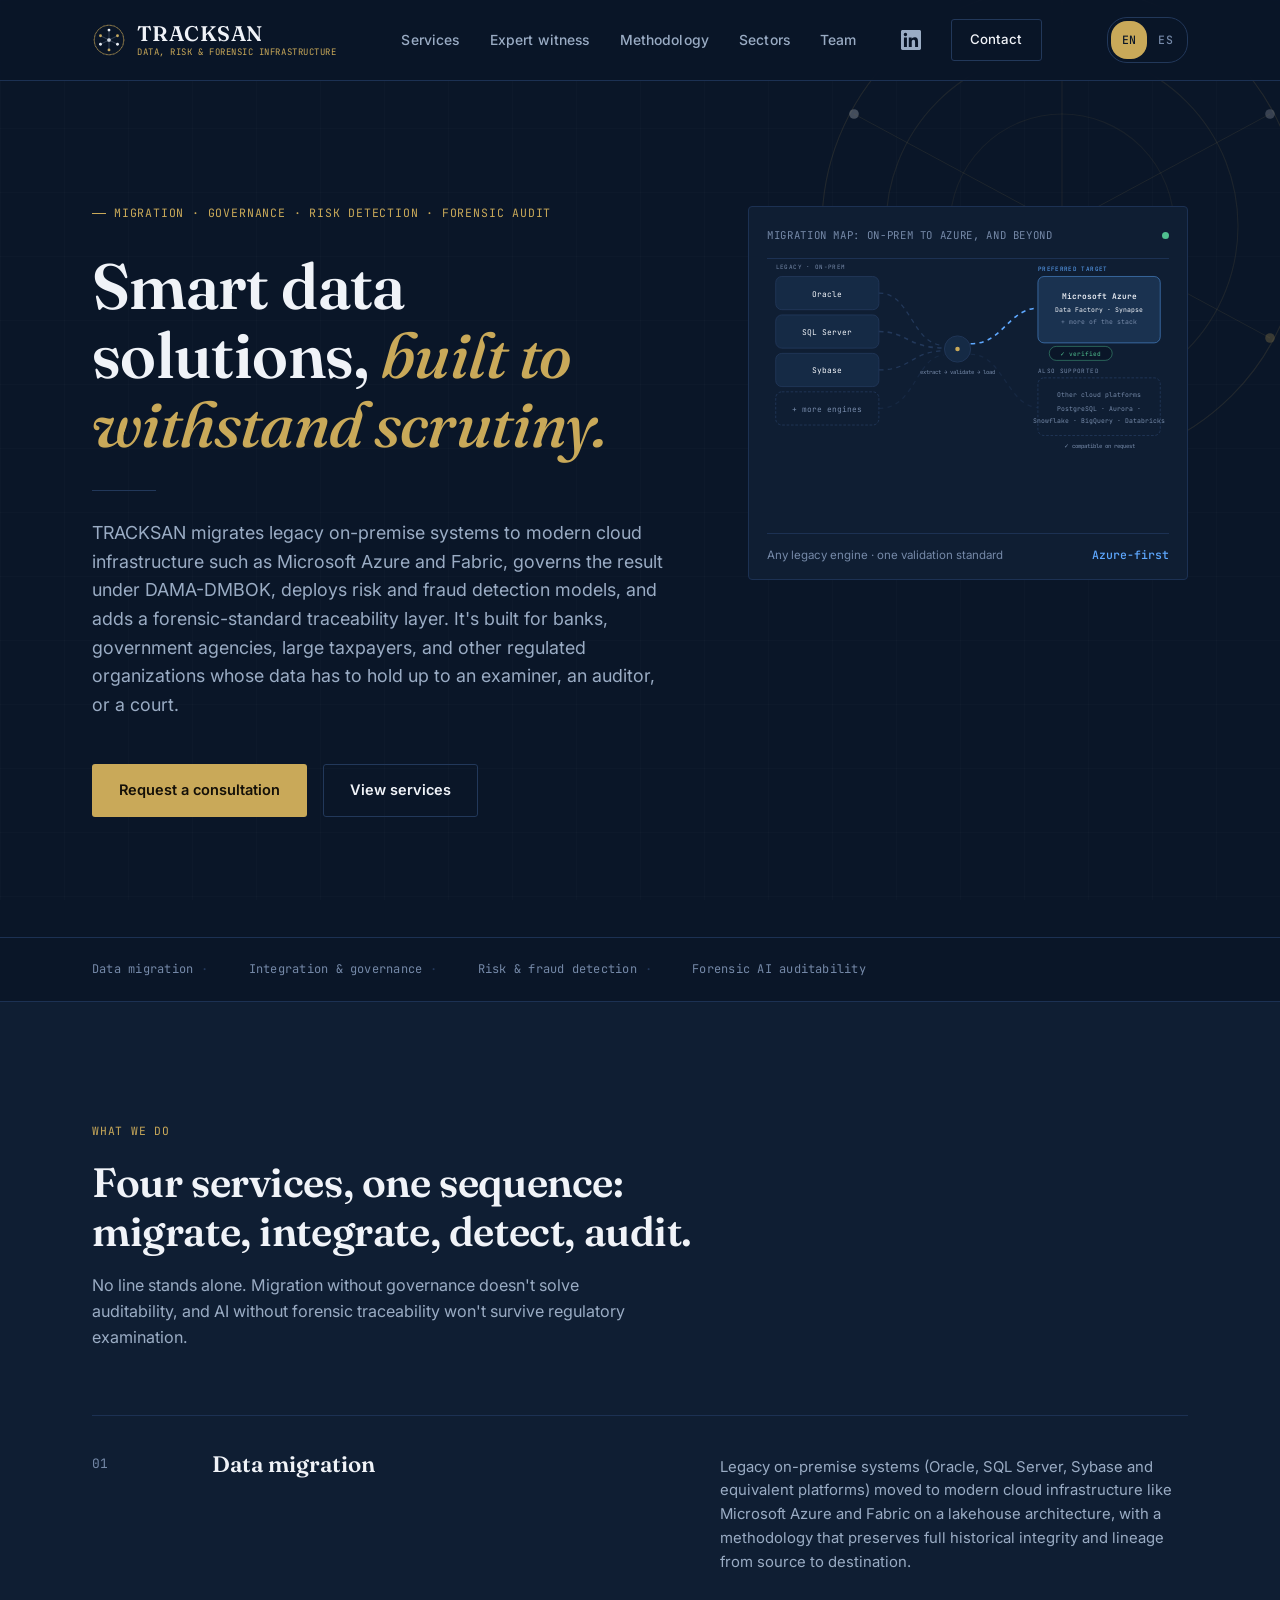
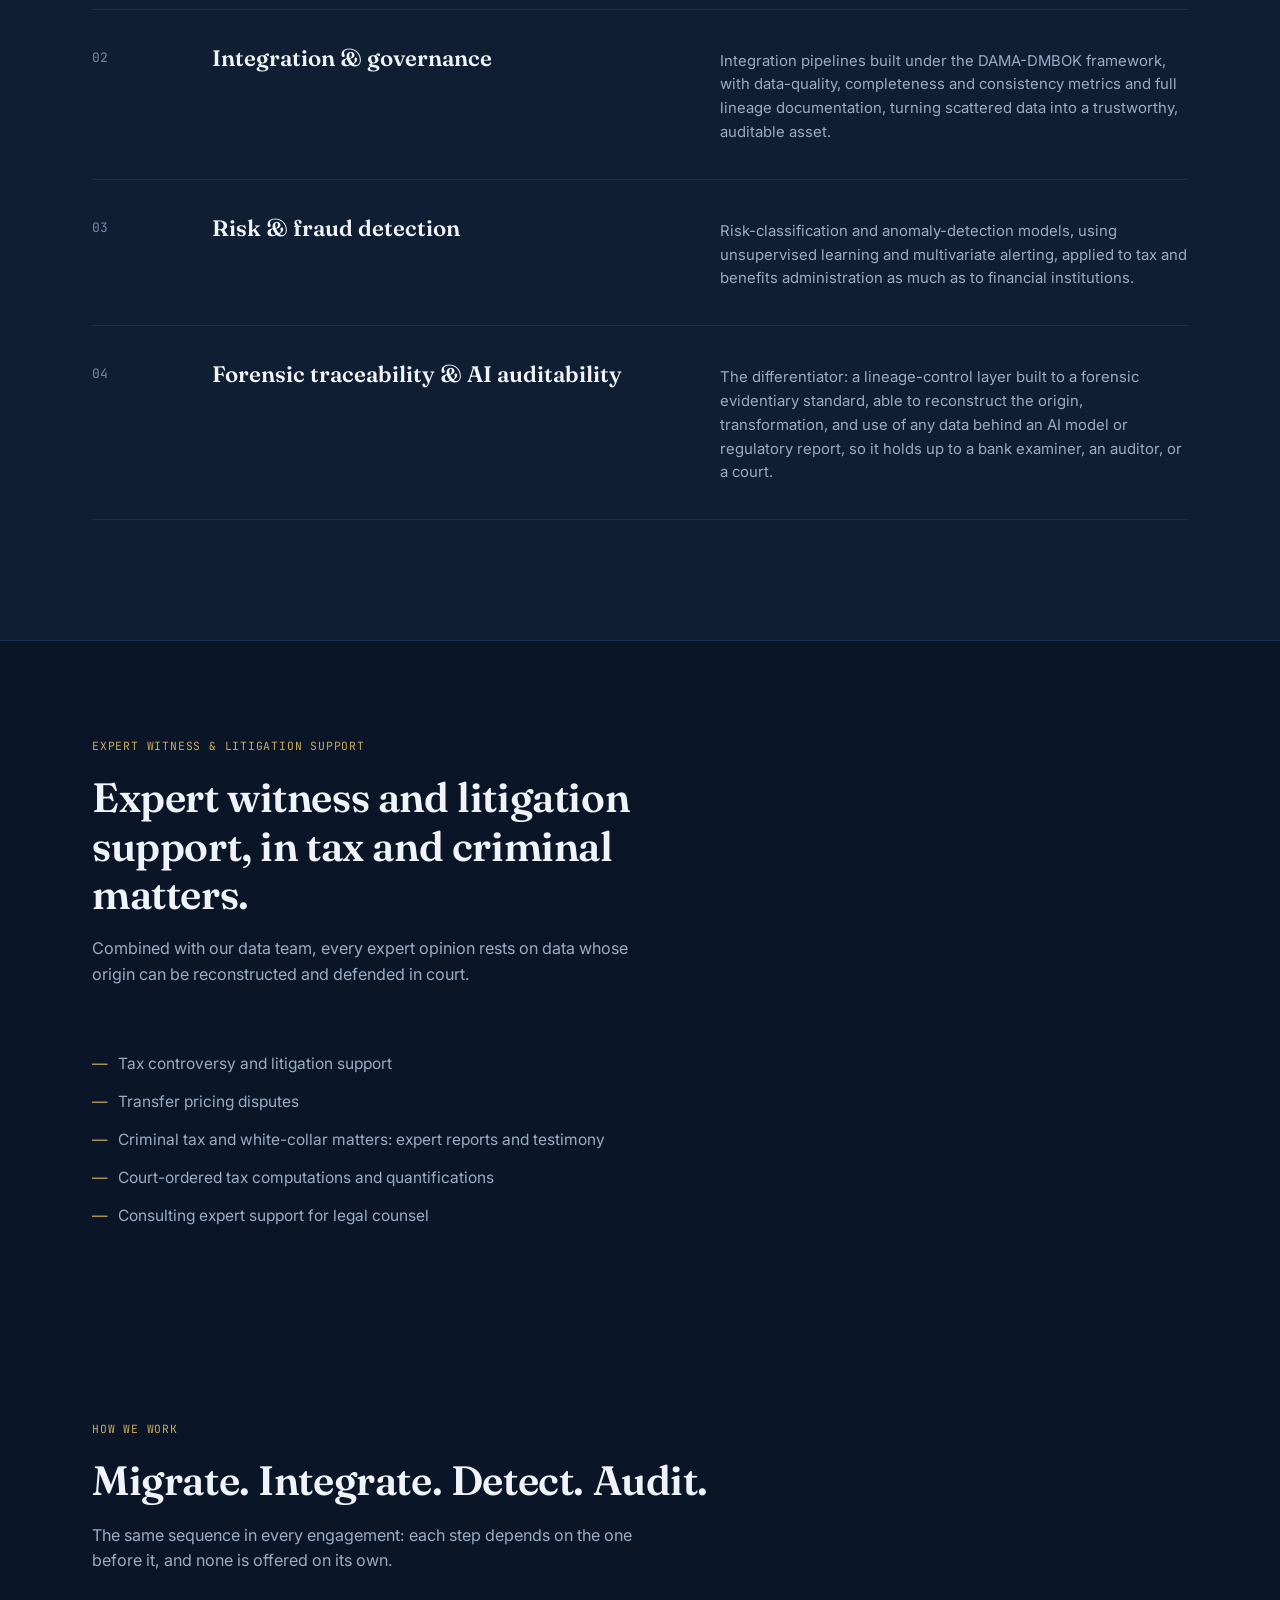
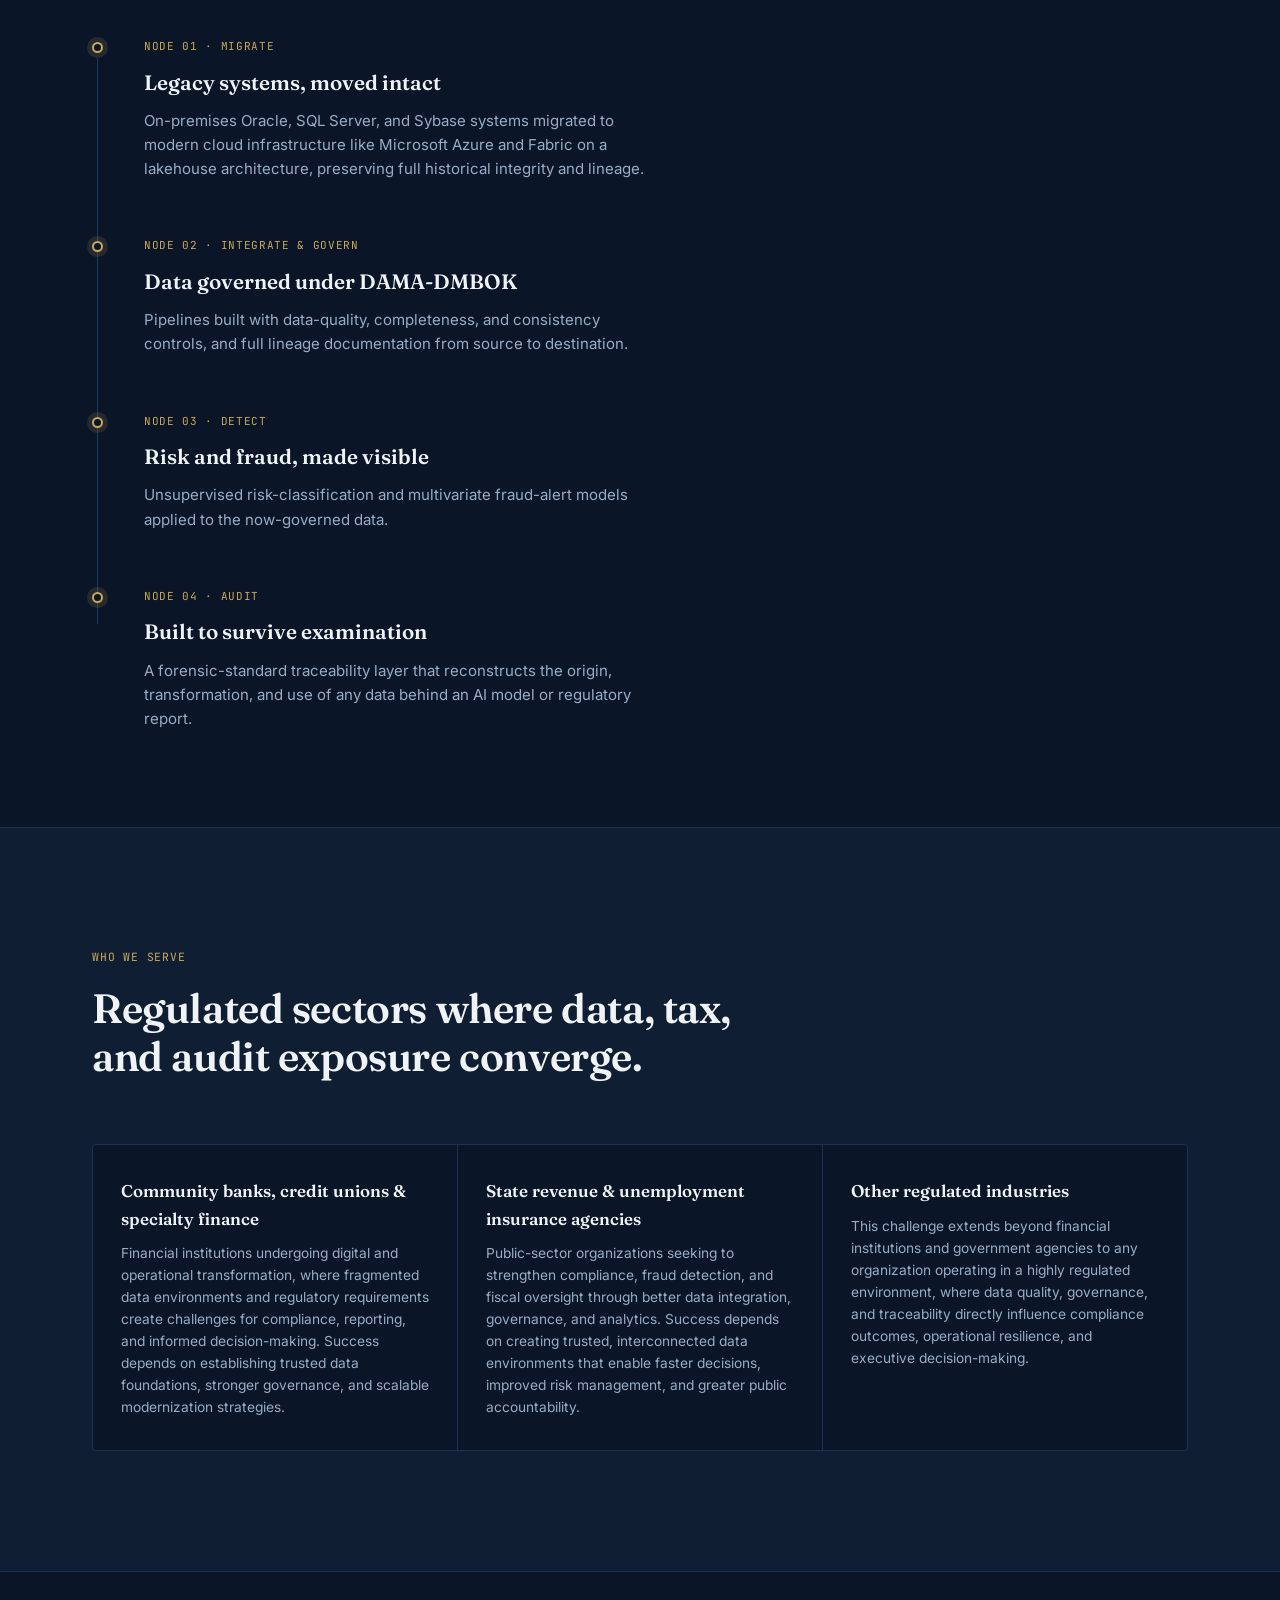
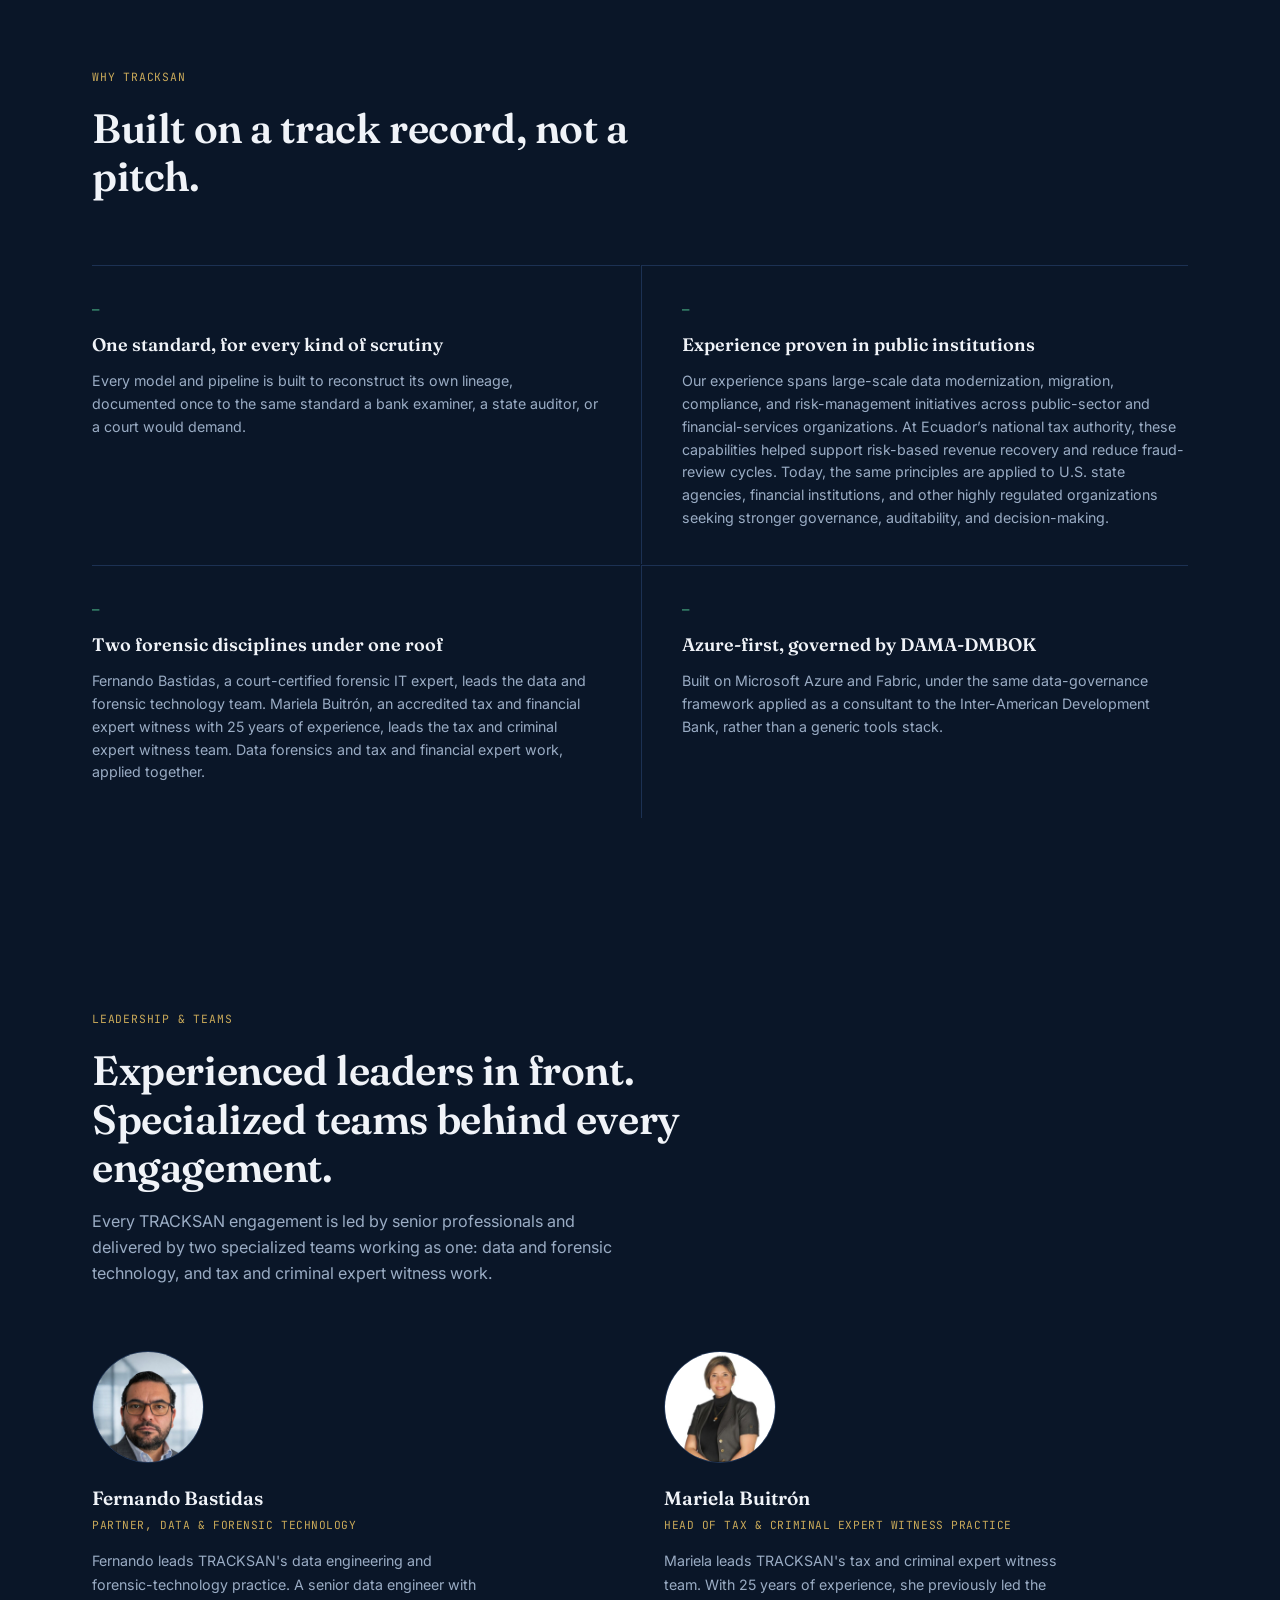
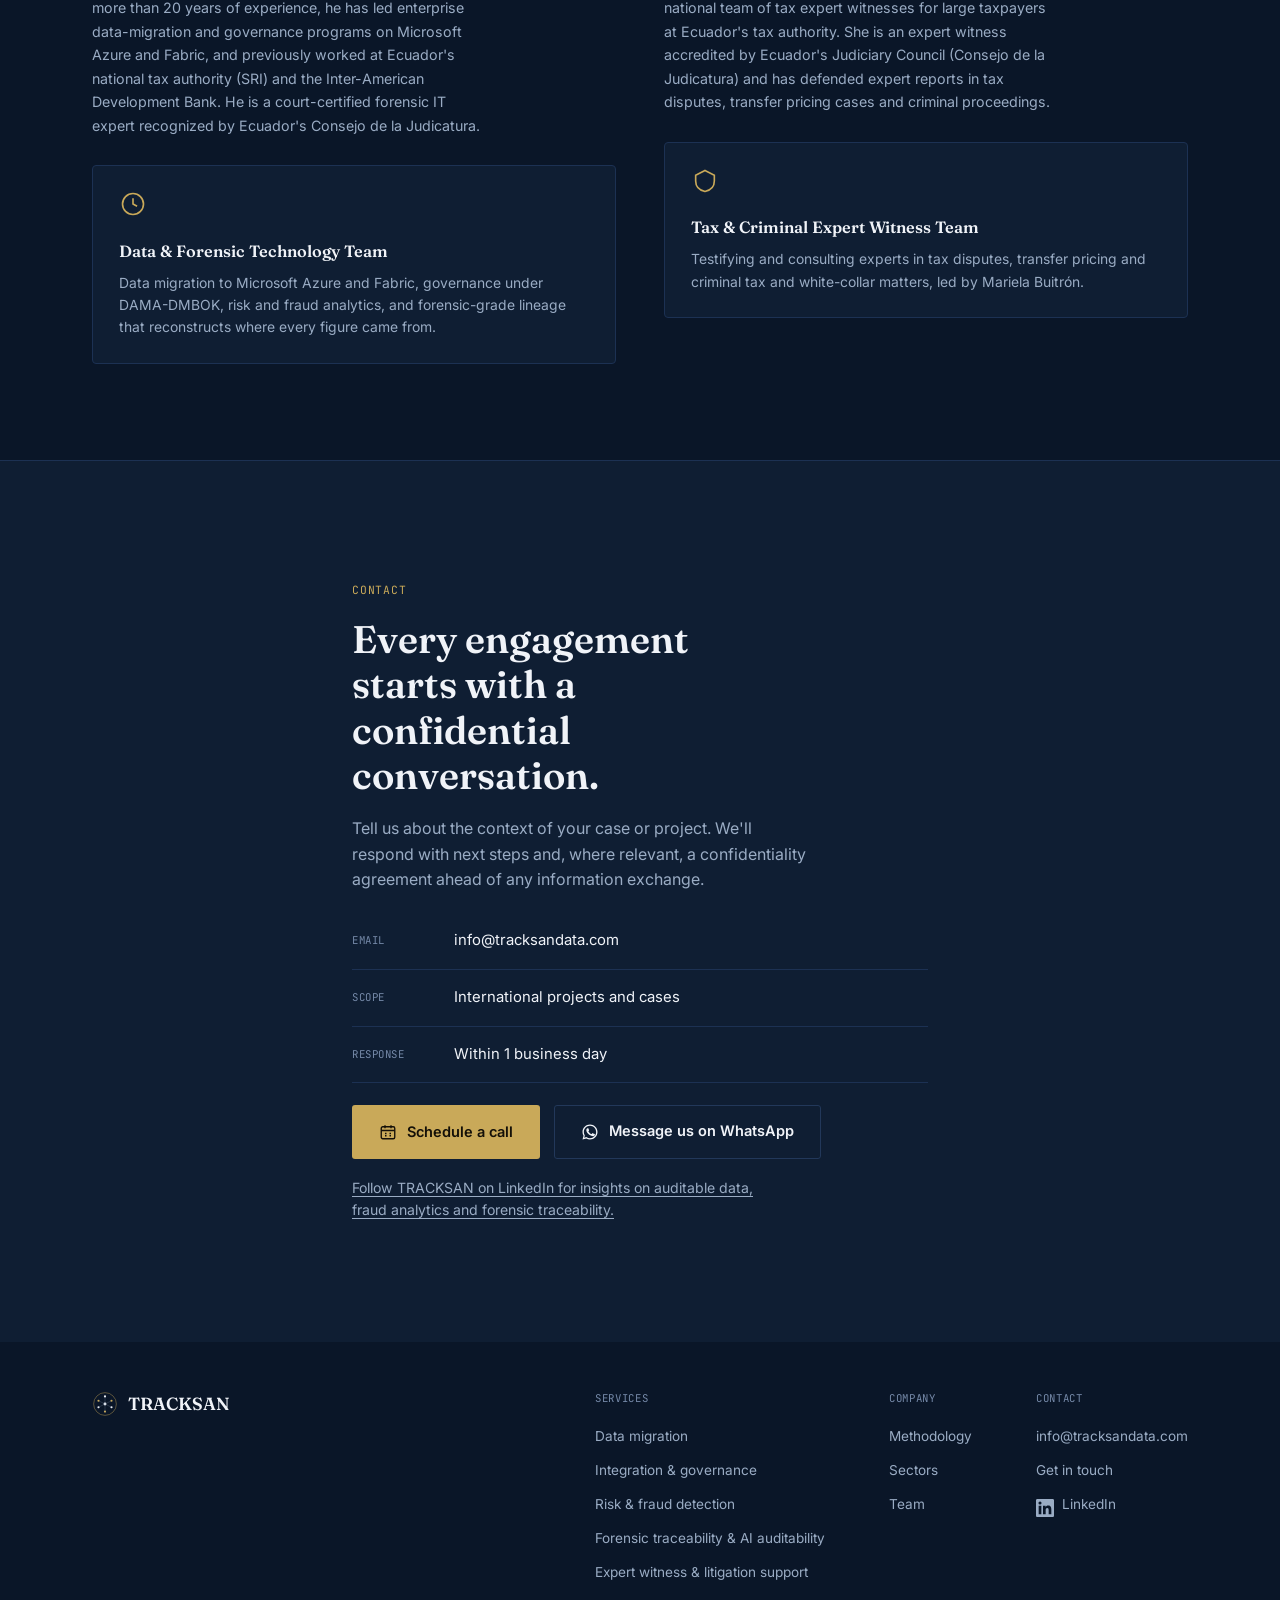
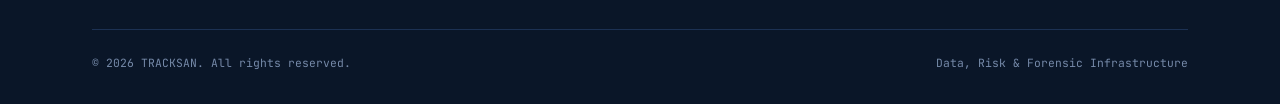
==== commit 28034785: "AI fixed" ====
--- a/index.html
+++ b/index.html
@@ -148,7 +148,7 @@
       <span class="eyebrow" data-i18n="hero.eyebrow">Migration · Governance · Risk Detection · Forensic Audit</span>
       <h1 class="hero-title" data-i18n="hero.title">Smart data solutions, <em>built to withstand scrutiny.</em></h1>
       <div class="hero-rule"></div>
-      <p class="hero-lede hero-lede-full" data-i18n="hero.lede">TRACKSAN migrates legacy on-premise systems to modern cloud infrastructure such as Microsoft Azure and Fabric, governs the result under DAMA-DMBOK, deploys risk and fraud detection models, and adds a forensic-standard traceability layer — built for banks, government agencies, large taxpayers, and other regulated organizations whose data has to hold up to an examiner, an auditor, or a court.</p>
+      <p class="hero-lede hero-lede-full" data-i18n="hero.lede">TRACKSAN migrates legacy on-premise systems to modern cloud infrastructure such as Microsoft Azure and Fabric, governs the result under DAMA-DMBOK, deploys risk and fraud detection models, and adds a forensic-standard traceability layer. It's built for banks, government agencies, large taxpayers, and other regulated organizations whose data has to hold up to an examiner, an auditor, or a court.</p>
       <p class="hero-lede hero-lede-short" data-i18n="hero.lede.short">We migrate, govern, monitor and audit regulated data, so every figure can be traced to its origin before an examiner, an auditor or a court.</p>
       <div class="hero-cta-row">
         <a href="#contact" class="btn btn-primary" data-i18n="hero.cta1">Request a consultation</a>
@@ -158,7 +158,7 @@
 
     <div class="hero-panel hero-panel--map reveal" id="migrationMap">
       <div class="hero-panel-head">
-        <span class="tag" data-i18n="map.title">Migration map — on-prem to Azure, and beyond</span>
+        <span class="tag" data-i18n="map.title">Migration map: on-prem to Azure, and beyond</span>
         <span class="dot pulse" id="mapDot"></span>
       </div>
       <div class="map-wrap">
@@ -240,22 +240,22 @@
       <div class="service-row reveal">
         <span class="service-num">01</span>
         <div class="service-name" data-i18n="svc.migration.name">Data migration</div>
-        <div class="service-desc" data-i18n="svc.migration.desc">Legacy on-premise systems — Oracle, SQL Server, Sybase and equivalent platforms — moved to modern cloud infrastructure like Microsoft Azure and Fabric on a lakehouse architecture, with a methodology that preserves full historical integrity and lineage from source to destination.</div>
+        <div class="service-desc" data-i18n="svc.migration.desc">Legacy on-premise systems (Oracle, SQL Server, Sybase and equivalent platforms) moved to modern cloud infrastructure like Microsoft Azure and Fabric on a lakehouse architecture, with a methodology that preserves full historical integrity and lineage from source to destination.</div>
       </div>
       <div class="service-row reveal">
         <span class="service-num">02</span>
         <div class="service-name" data-i18n="svc.governance.name">Integration &amp; governance</div>
-        <div class="service-desc" data-i18n="svc.governance.desc">Integration pipelines built under the DAMA-DMBOK framework, with data-quality, completeness and consistency metrics and full lineage documentation — turning scattered data into a trustworthy, auditable asset.</div>
+        <div class="service-desc" data-i18n="svc.governance.desc">Integration pipelines built under the DAMA-DMBOK framework, with data-quality, completeness and consistency metrics and full lineage documentation, turning scattered data into a trustworthy, auditable asset.</div>
       </div>
       <div class="service-row reveal">
         <span class="service-num">03</span>
         <div class="service-name" data-i18n="svc.risk.name">Risk &amp; fraud detection</div>
-        <div class="service-desc" data-i18n="svc.risk.desc">Risk-classification and anomaly-detection models — unsupervised learning, multivariate alerting — applied to tax and benefits administration as much as to financial institutions.</div>
+        <div class="service-desc" data-i18n="svc.risk.desc">Risk-classification and anomaly-detection models, using unsupervised learning and multivariate alerting, applied to tax and benefits administration as much as to financial institutions.</div>
       </div>
       <div class="service-row reveal">
         <span class="service-num">04</span>
         <div class="service-name" data-i18n="svc.forensic.name">Forensic traceability &amp; AI auditability</div>
-        <div class="service-desc" data-i18n="svc.forensic.desc">The differentiator: a lineage-control layer built to a forensic evidentiary standard, able to reconstruct the origin, transformation, and use of any data behind an AI model or regulatory report — so it holds up to a bank examiner, an auditor, or a court.</div>
+        <div class="service-desc" data-i18n="svc.forensic.desc">The differentiator: a lineage-control layer built to a forensic evidentiary standard, able to reconstruct the origin, transformation, and use of any data behind an AI model or regulatory report, so it holds up to a bank examiner, an auditor, or a court.</div>
       </div>
     </div>
   </div>
@@ -285,7 +285,7 @@
     <div class="section-head reveal">
       <span class="kicker" data-i18n="method.kicker">How we work</span>
       <h2 class="section-title" data-i18n="method.title">Migrate. Integrate. Detect. Audit.</h2>
-      <p class="section-sub" data-i18n="method.sub">The same sequence in every engagement — each step depends on the one before it, and none is offered on its own.</p>
+      <p class="section-sub" data-i18n="method.sub">The same sequence in every engagement: each step depends on the one before it, and none is offered on its own.</p>
     </div>
 
     <div class="method-spine-wrap">
@@ -354,7 +354,7 @@
       <div class="why-item reveal">
         <span class="why-mark">—</span>
         <h3 data-i18n="why1.h">One standard, for every kind of scrutiny</h3>
-        <p data-i18n="why1.p">Every model and pipeline is built to reconstruct its own lineage — the same rigor a bank examiner, a state auditor, or a court would demand, documented once.</p>
+        <p data-i18n="why1.p">Every model and pipeline is built to reconstruct its own lineage, documented once to the same standard a bank examiner, a state auditor, or a court would demand.</p>
       </div>
       <div class="why-item reveal">
         <span class="why-mark">—</span>
@@ -369,7 +369,7 @@
       <div class="why-item reveal">
         <span class="why-mark">—</span>
         <h3 data-i18n="why4.h">Azure-first, governed by DAMA-DMBOK</h3>
-        <p data-i18n="why4.p">Built on Microsoft Azure and Fabric, under the same data-governance framework applied as a consultant to the Inter-American Development Bank — not a generic tools stack.</p>
+        <p data-i18n="why4.p">Built on Microsoft Azure and Fabric, under the same data-governance framework applied as a consultant to the Inter-American Development Bank, rather than a generic tools stack.</p>
       </div>
     </div>
   </div>
